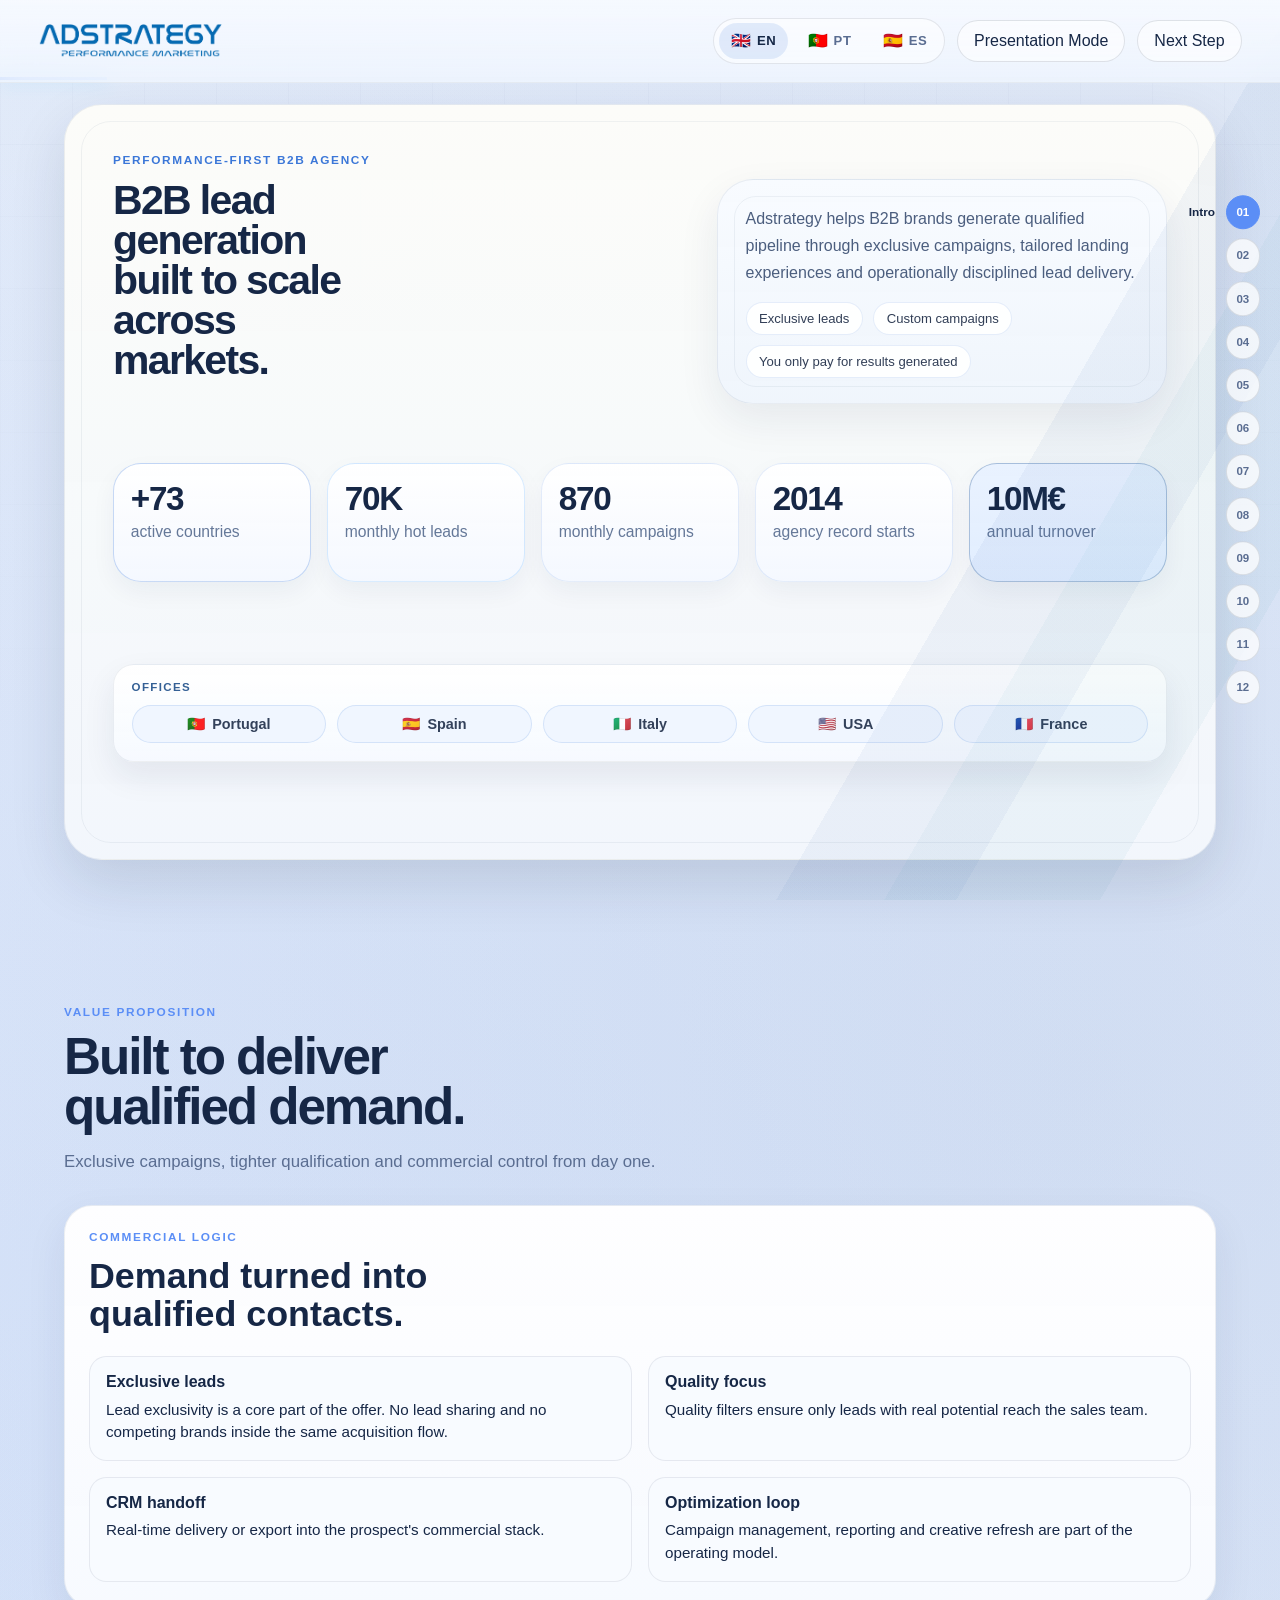
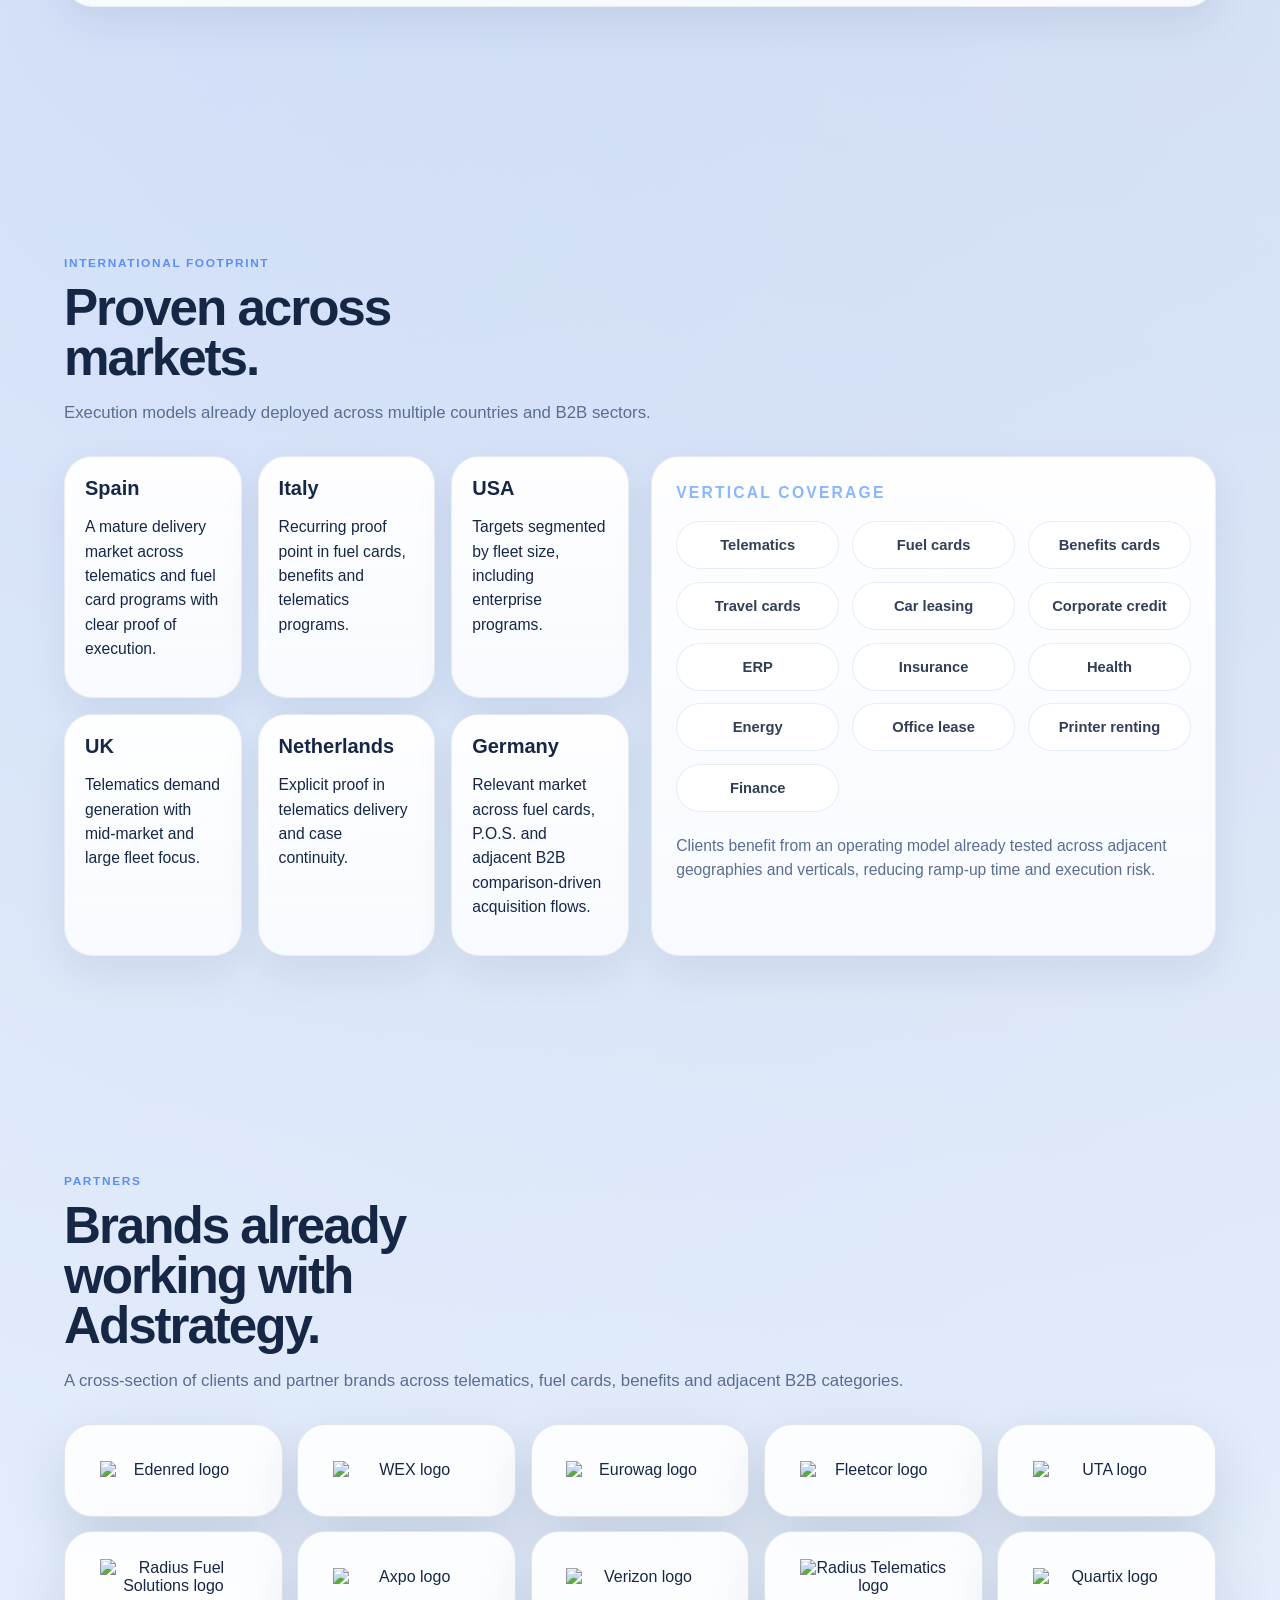
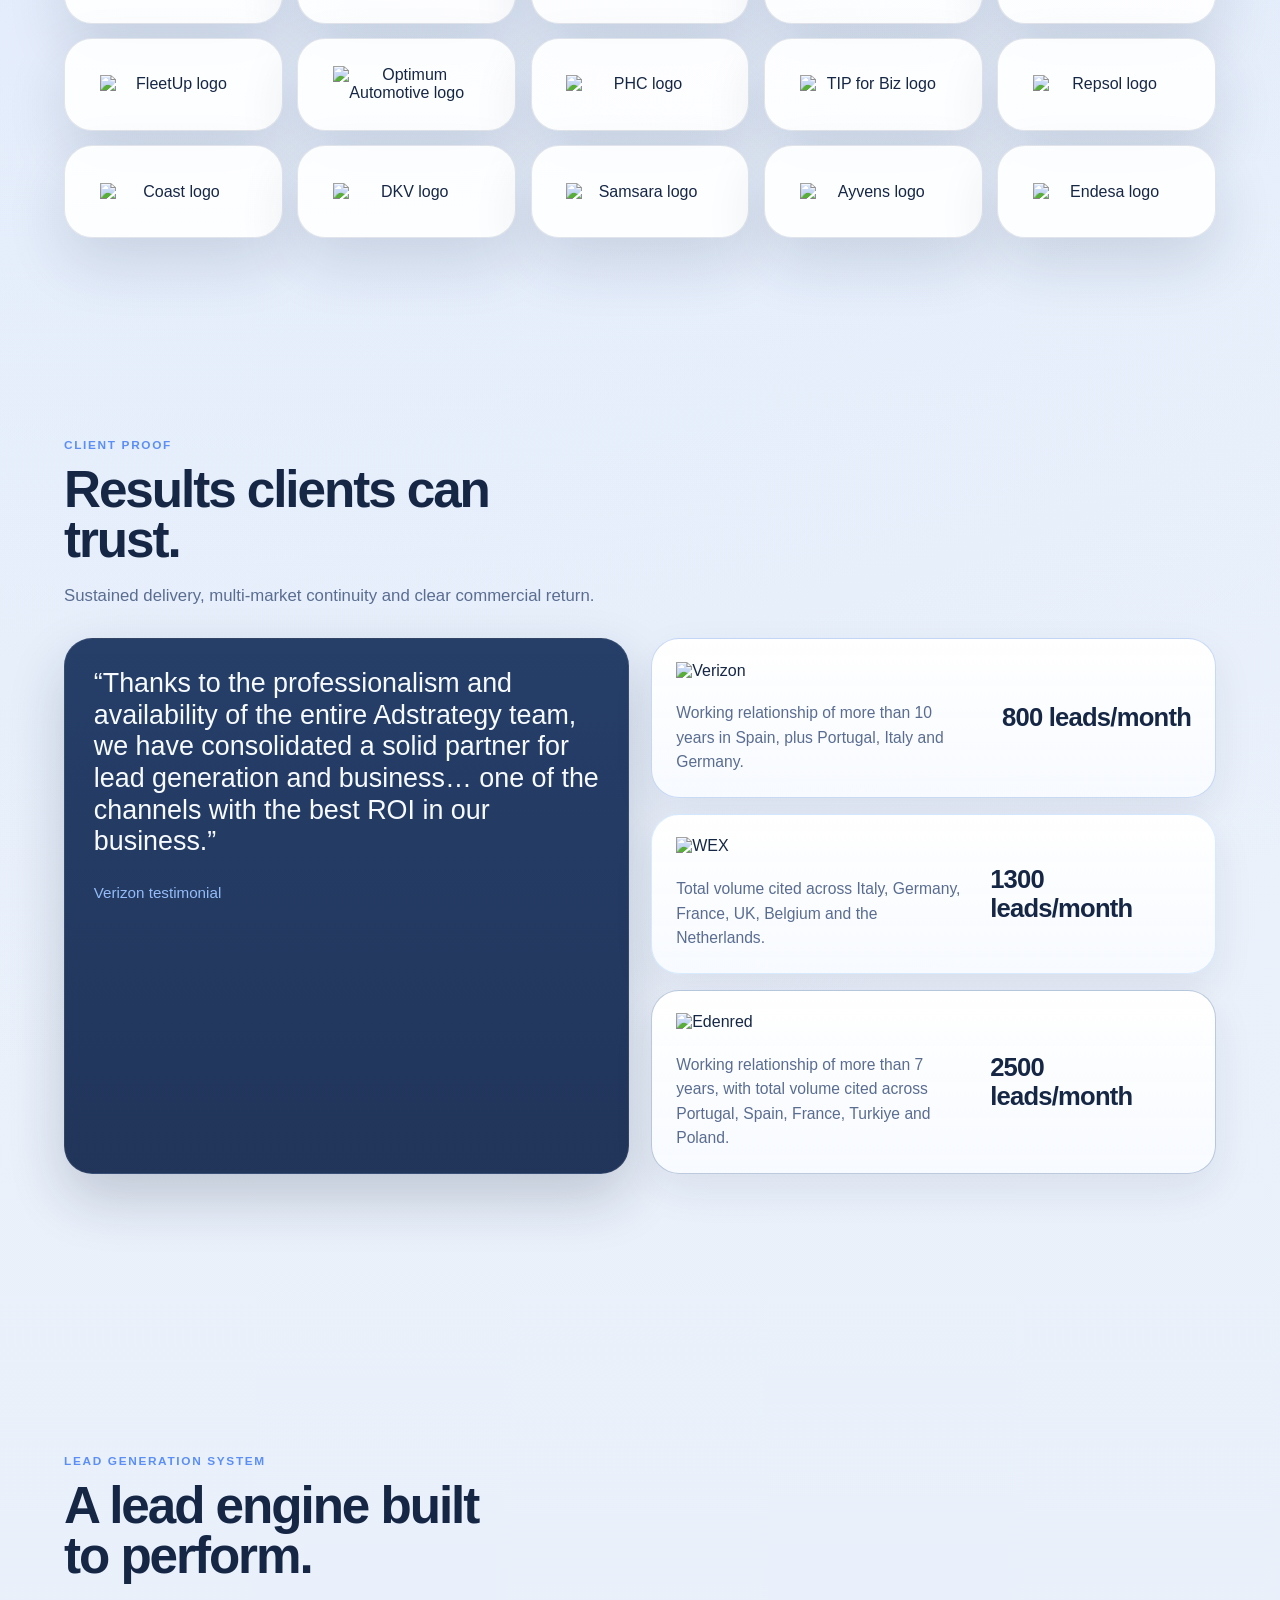
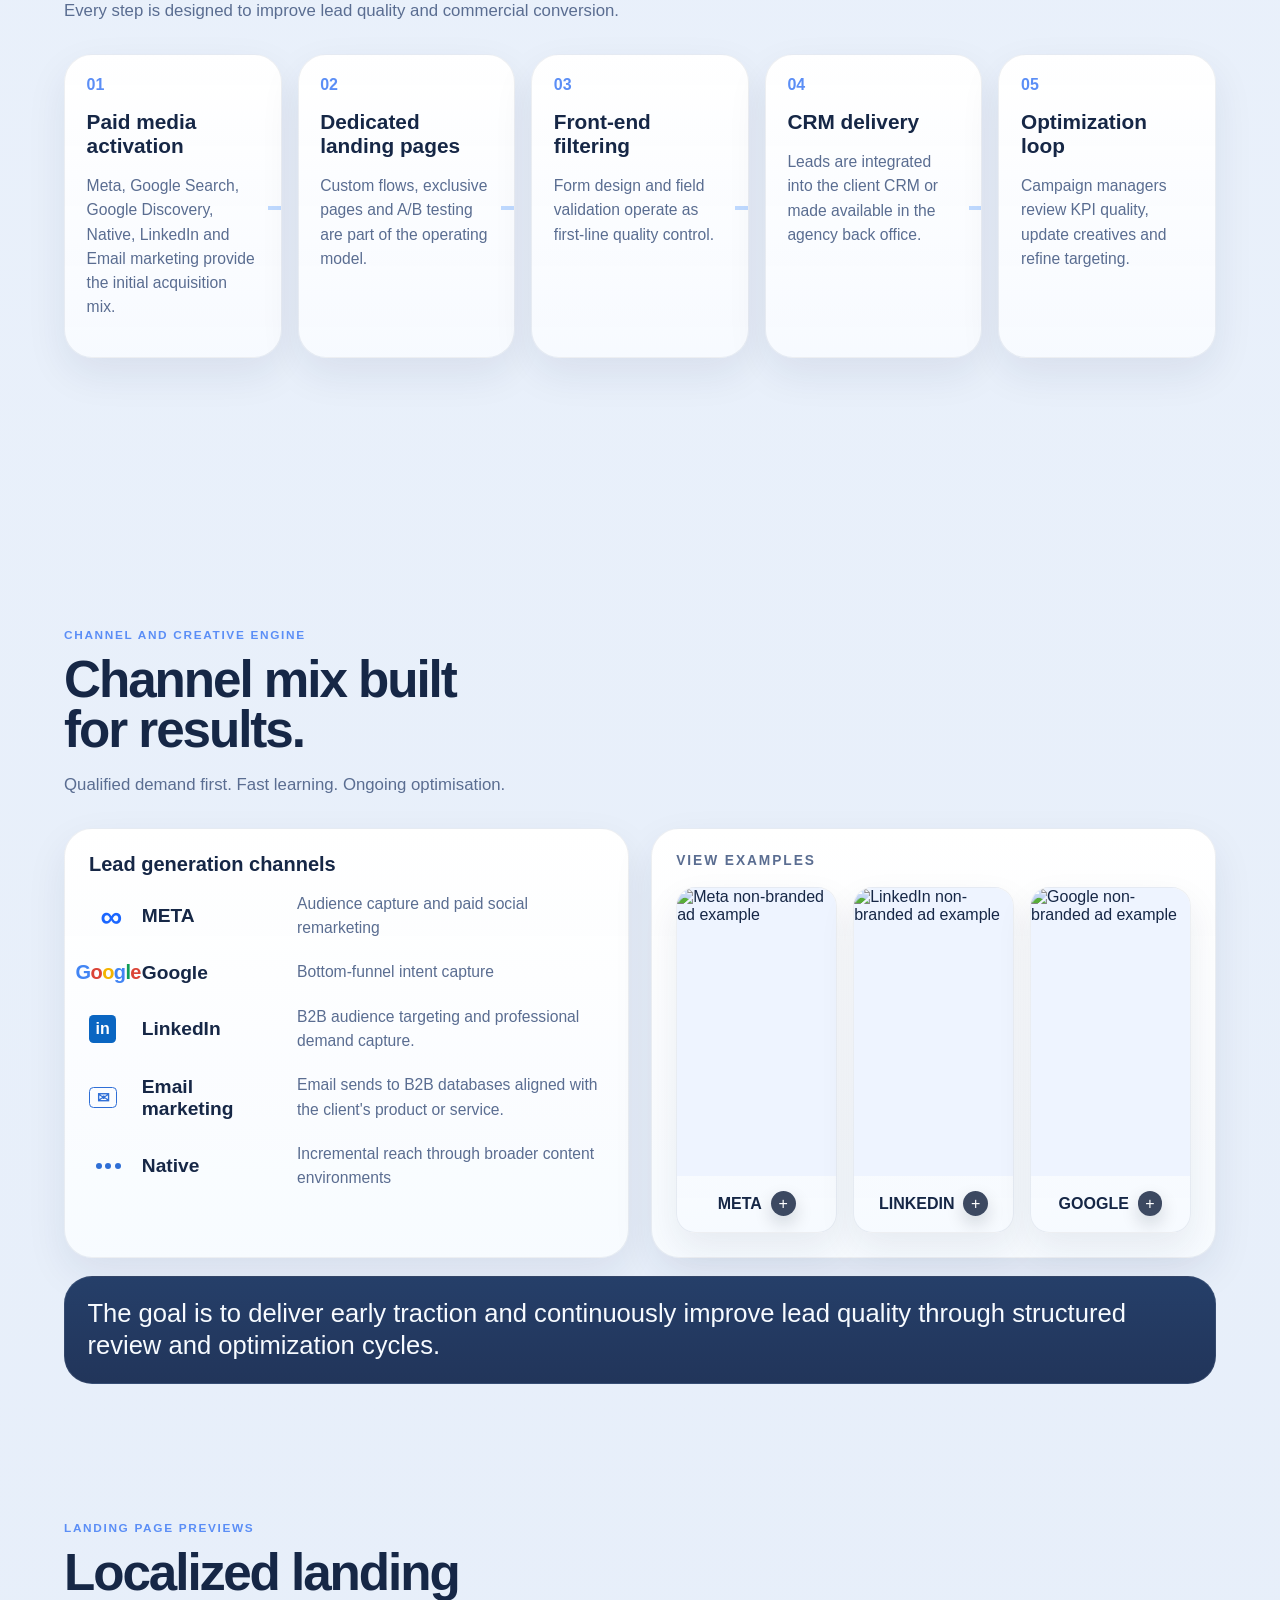
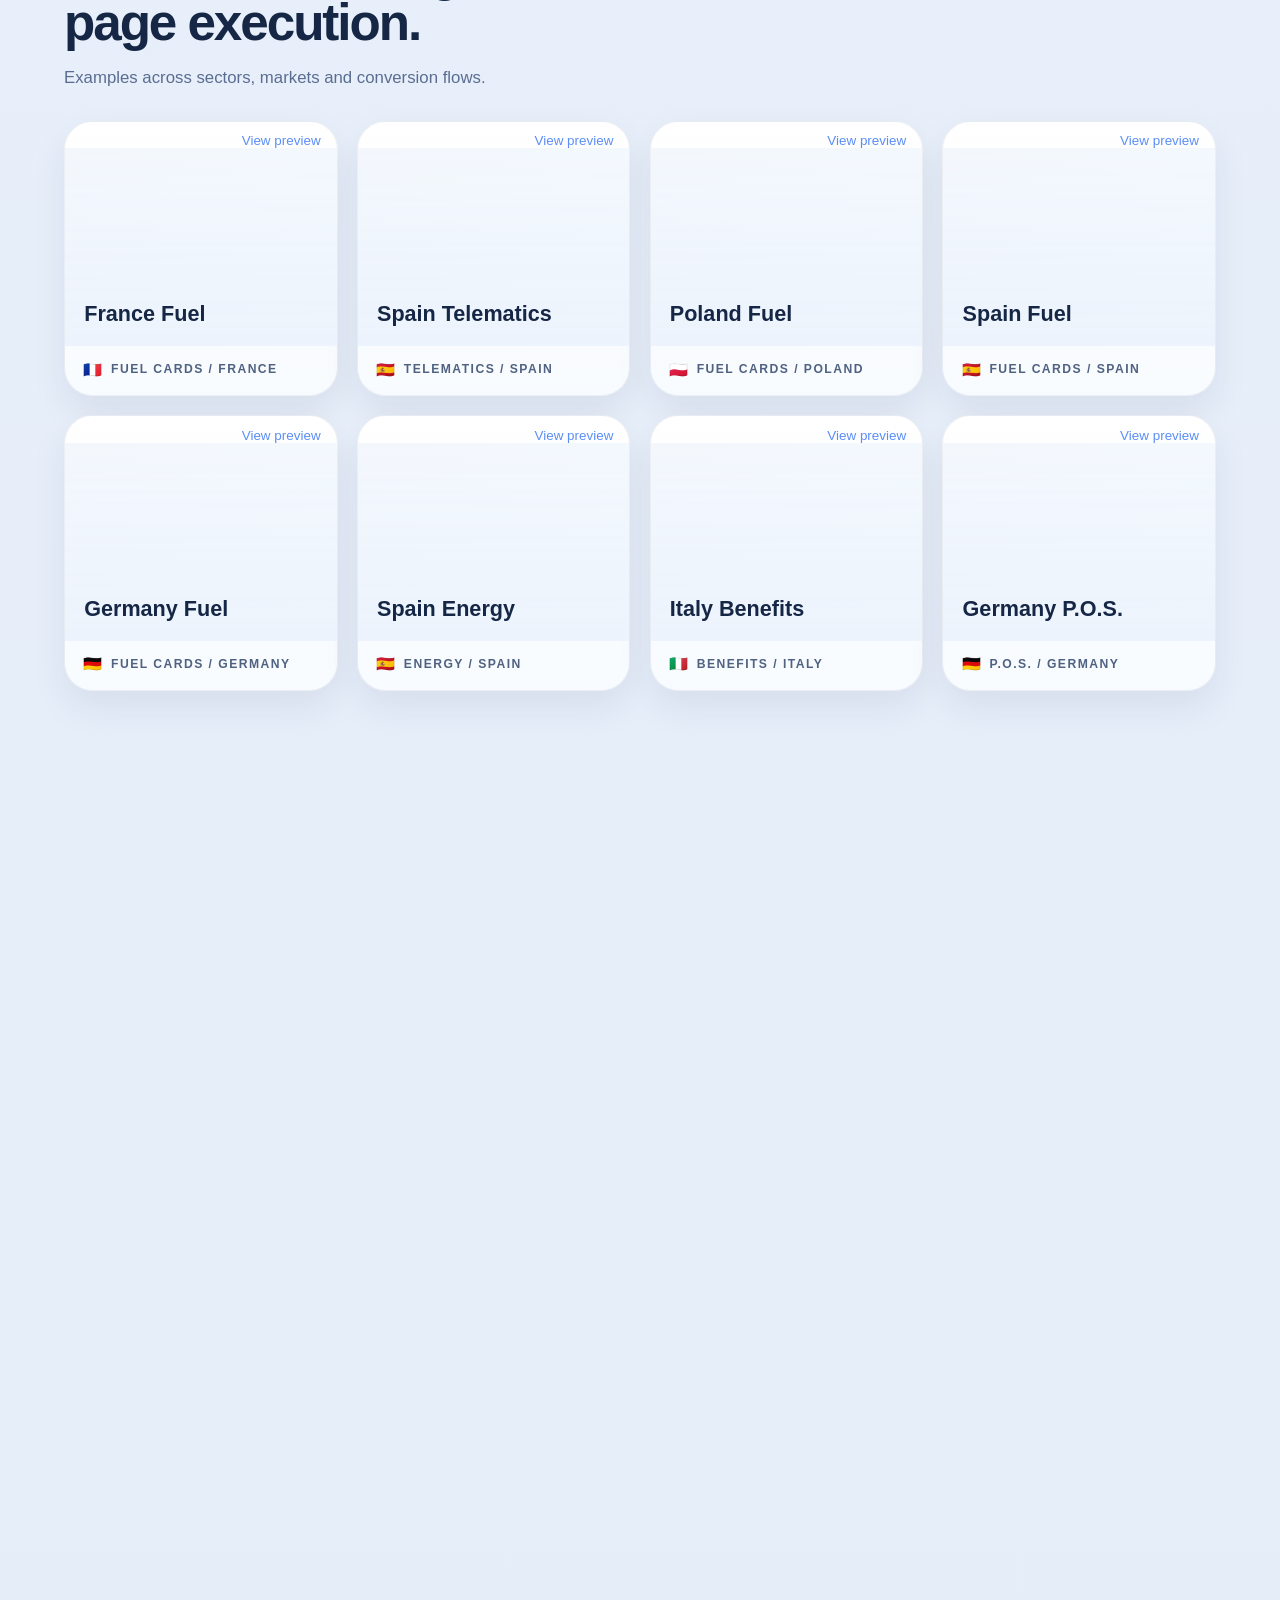
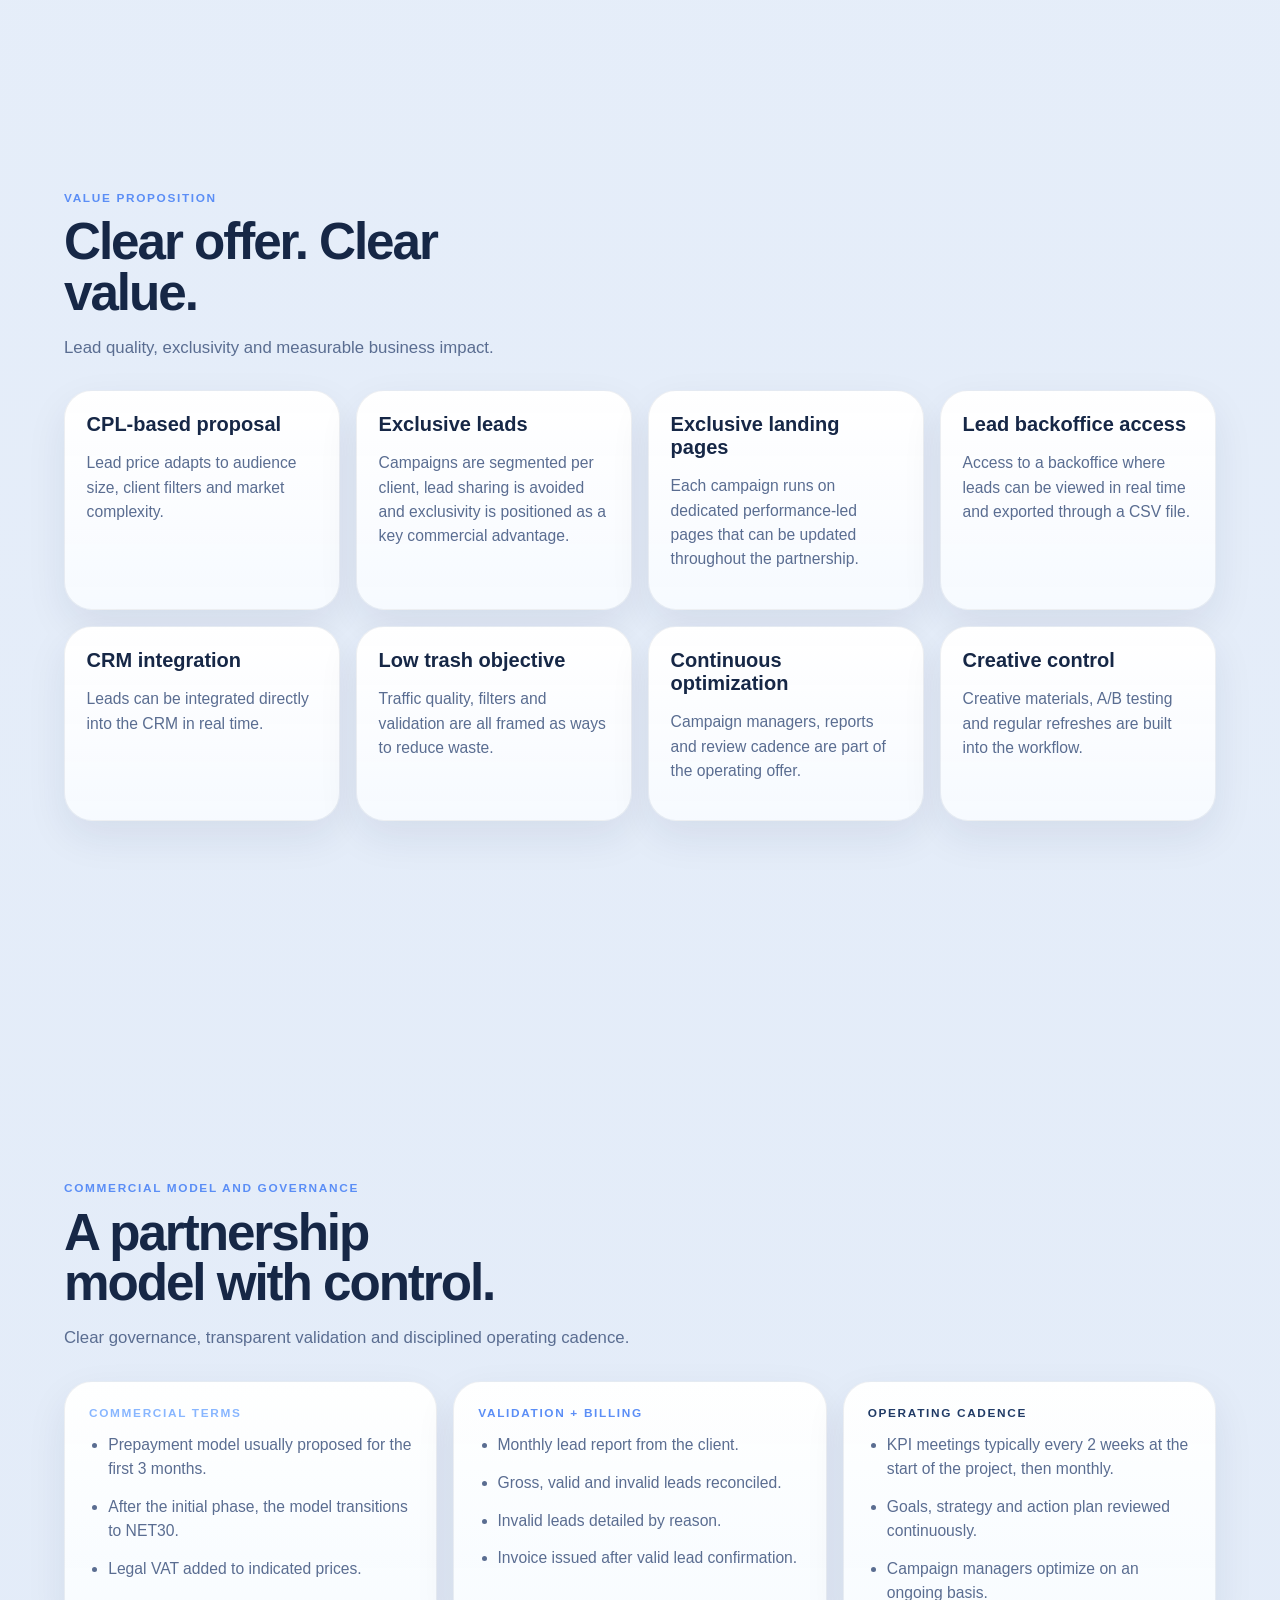
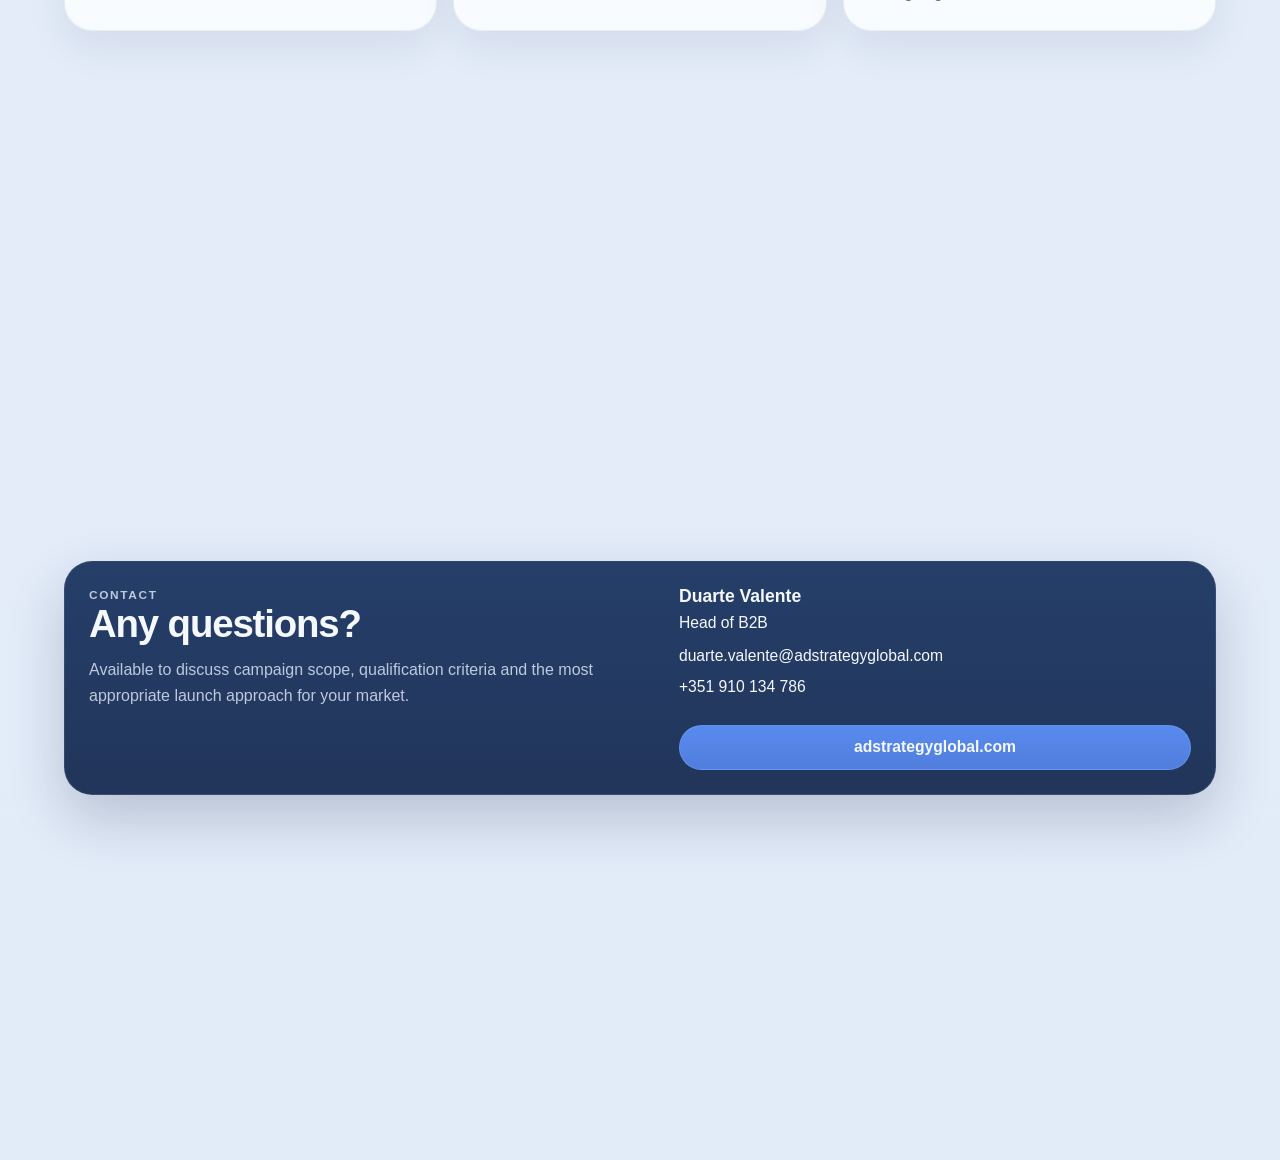
==== index.html @ 1d5d714c "Add files via upload" ====
<!doctype html>
<html lang="pt">
  <head>
    <meta charset="UTF-8" />
    <meta name="viewport" content="width=device-width, initial-scale=1.0" />
    <title>Adstrategy | B2B Performance Lead Generation</title>
    <meta
      name="description"
      content="Client-facing online presentation for Adstrategy's B2B performance lead generation offer."
    />
    <style>
:root {
  --bg: #edf3fc;
  --bg-deep: #dce7f6;
  --panel: rgba(255, 255, 255, 0.9);
  --panel-strong: rgba(250, 252, 255, 0.98);
  --line: rgba(28, 51, 88, 0.12);
  --text: #162746;
  --muted: #5a6d91;
  --lime: #5b8ef6;
  --cyan: #88b6ff;
  --blue: #213b66;
  --coral: #6fa4ff;
  --shadow: 0 24px 60px rgba(22, 40, 74, 0.14);
  --navy-900: #1d3157;
  --navy-800: #27406c;
  --navy-700: #36507f;
  --radius: 28px;
  --slide-padding: clamp(1.5rem, 3vw, 3.5rem);
  --content-width: min(1240px, calc(100vw - 8rem));
  --title-font: "Aptos Display", "Trebuchet MS", "Segoe UI", sans-serif;
  --body-font: "Aptos", "Avenir Next", "Segoe UI", sans-serif;
}

* { box-sizing: border-box; }
html { scroll-behavior: smooth; }

body {
  margin: 0;
  font-family: var(--body-font);
  color: var(--text);
  background:
    radial-gradient(circle at 16% 14%, rgba(110, 159, 255, 0.16), transparent 30%),
    radial-gradient(circle at 84% 10%, rgba(39, 79, 145, 0.1), transparent 24%),
    linear-gradient(180deg, #f3f7fd 0%, #eaf1fb 36%, #e2ebf8 100%);
  overflow-x: hidden;
}

body::before,
body::after {
  content: "";
  position: fixed;
  inset: 0;
  pointer-events: none;
}

body::before {
  background-image:
    linear-gradient(rgba(20, 35, 63, 0.035) 1px, transparent 1px),
    linear-gradient(90deg, rgba(20, 35, 63, 0.035) 1px, transparent 1px);
  background-size: 72px 72px;
  mask-image: linear-gradient(180deg, rgba(0, 0, 0, 0.48), transparent 88%);
}

body::after {
  background:
    linear-gradient(120deg, transparent 0 72%, rgba(47, 95, 170, 0.05) 72% 82%, transparent 82%),
    linear-gradient(120deg, transparent 0 78%, rgba(12, 126, 150, 0.04) 78% 90%, transparent 90%);
}

.app-shell { min-height: 100vh; }

.topbar {
  position: fixed;
  top: 0;
  left: 0;
  right: 0;
  z-index: 30;
  display: flex;
  align-items: center;
  justify-content: space-between;
  gap: 1rem;
  padding: 1.1rem clamp(1.25rem, 3vw, 2.5rem);
  backdrop-filter: blur(16px);
  background: linear-gradient(180deg, rgba(247, 250, 255, 0.94), rgba(240, 246, 255, 0.82));
  border-bottom: 1px solid rgba(28, 51, 88, 0.08);
}

.brand-lockup {
  display: flex;
  align-items: center;
  text-decoration: none;
}

.brand-logo {
  display: block;
  width: auto;
  height: clamp(1.85rem, 2.7vw, 2.5rem);
}

.brand-lockup:hover .brand-logo {
  opacity: 0.85;
}

.topbar-actions {
  display: flex;
  align-items: center;
  gap: 0.75rem;
}

.language-switcher {
  display: flex;
  align-items: center;
  gap: 0.45rem;
  padding: 0.3rem;
  border-radius: 999px;
  border: 1px solid rgba(20, 35, 63, 0.1);
  background: rgba(255, 255, 255, 0.52);
}

.lang-button {
  display: inline-flex;
  align-items: center;
  gap: 0.38rem;
  min-height: 2.2rem;
  padding: 0 0.75rem;
  border: 0;
  border-radius: 999px;
  background: transparent;
  color: var(--muted);
  font: inherit;
  cursor: pointer;
  transition: all 180ms ease;
}

.lang-button.is-active,
.lang-button:hover,
.lang-button:focus-visible {
  background: rgba(47, 111, 214, 0.12);
  color: var(--text);
}

.lang-flag {
  font-size: 1rem;
  line-height: 1;
}

.lang-label {
  font-size: 0.82rem;
  font-weight: 700;
  letter-spacing: 0.04em;
}

.ghost-button {
  display: inline-flex;
  align-items: center;
  justify-content: center;
  min-height: 2.65rem;
  padding: 0 1rem;
  border-radius: 999px;
  border: 1px solid rgba(20, 35, 63, 0.12);
  color: var(--text);
  background: rgba(255, 255, 255, 0.58);
  text-decoration: none;
  font: inherit;
  cursor: pointer;
  transition: transform 180ms ease, border-color 180ms ease, background 180ms ease;
}

.ghost-button:hover,
.ghost-button:focus-visible {
  transform: translateY(-1px);
  border-color: rgba(47, 111, 214, 0.32);
  background: rgba(47, 111, 214, 0.08);
}

.progress-rail {
  position: fixed;
  top: 4.8rem;
  left: 0;
  right: 0;
  z-index: 28;
  height: 3px;
  background: rgba(20, 35, 63, 0.08);
}

.progress-rail span {
  display: block;
  height: 100%;
  width: 0;
  background: linear-gradient(90deg, var(--lime), var(--cyan));
  box-shadow: 0 0 18px rgba(79, 215, 255, 0.4);
}

.side-nav {
  position: fixed;
  top: 50%;
  right: 1.25rem;
  transform: translateY(-50%);
  z-index: 25;
  display: grid;
  gap: 0.55rem;
}

.side-nav a {
  position: relative;
  display: grid;
  place-items: center;
  width: 2.15rem;
  height: 2.15rem;
  border-radius: 50%;
  color: var(--muted);
  text-decoration: none;
  font-size: 0.72rem;
  font-weight: 700;
  border: 1px solid rgba(20, 35, 63, 0.12);
  background: rgba(255, 255, 255, 0.74);
  transition: all 180ms ease;
}

.side-nav a::before {
  content: attr(data-label);
  position: absolute;
  right: 2.75rem;
  white-space: nowrap;
  opacity: 0;
  transform: translateX(8px);
  transition: all 180ms ease;
  color: var(--text);
  font-size: 0.74rem;
}

.side-nav a:hover::before,
.side-nav a.is-active::before {
  opacity: 1;
  transform: translateX(0);
}

.side-nav a.is-active,
.side-nav a:hover,
.side-nav a:focus-visible {
  color: #ffffff;
  background: var(--lime);
  border-color: var(--lime);
}

.deck { padding-top: 6.5rem; }

.slide {
  position: relative;
  min-height: 100vh;
  padding: clamp(2rem, 4vw, 3rem) var(--slide-padding) clamp(2rem, 5vw, 3.5rem);
  display: flex;
  flex-direction: column;
  justify-content: center;
  scroll-snap-align: start;
}

body.presentation-mode .deck {
  scroll-snap-type: y mandatory;
  height: 100vh;
  overflow-y: auto;
}

body.presentation-mode .slide {
  min-height: calc(100vh - 6.5rem);
}

.hero-slide {
  display: grid;
  width: var(--content-width);
  margin-inline: auto;
  grid-template-columns: minmax(0, 1fr) minmax(360px, 0.82fr);
  grid-template-areas:
    "copy evidence"
    "metrics metrics"
    "offices offices";
  align-items: start;
  gap: clamp(1.25rem, 3vw, 2.25rem) clamp(2rem, 4.5vw, 3.5rem);
  min-height: calc(100vh - 9rem);
  padding: clamp(2rem, 4vw, 3rem);
  border-radius: calc(var(--radius) + 10px);
  background:
    linear-gradient(180deg, rgba(252, 252, 249, 0.98), rgba(243, 247, 252, 0.96)),
    radial-gradient(circle at top right, rgba(91, 142, 246, 0.1), transparent 34%);
  border: 1px solid rgba(28, 51, 88, 0.08);
  box-shadow: 0 22px 56px rgba(17, 31, 58, 0.12);
  overflow: hidden;
}

.hero-slide::before {
  content: "";
  position: absolute;
  inset: 1rem;
  border: 1px solid rgba(28, 51, 88, 0.06);
  border-radius: calc(var(--radius) + 2px);
  pointer-events: none;
}

.hero-copy,
.hero-evidence,
.hero-metrics,
.hero-offices,
.section-heading,
.split-stage,
.stats-band,
.insight-grid,
.market-stage,
.proof-stage,
.partner-wall,
.system-rail,
.funnel-stage,
.value-grid,
.channel-stage,
.landing-showcase,
.insight-banner,
.model-grid,
.closing-stage {
  width: var(--content-width);
  margin-inline: auto;
}

.hero-copy,
.hero-evidence,
.hero-metrics,
.hero-offices {
  width: 100%;
  max-width: 100%;
}

.hero-copy { grid-area: copy; }
.hero-evidence { grid-area: evidence; }
.hero-metrics { grid-area: metrics; }
.hero-offices { grid-area: offices; }

.hero-copy {
  max-width: 42rem;
}

.hero-evidence {
  align-self: center;
  padding-top: 0.7rem;
}

.hero-slide .hero-copy .eyebrow,
.hero-slide .hero-copy h1,
.hero-slide .hero-copy .lead {
  position: relative;
  z-index: 1;
}

.hero-slide .hero-copy .eyebrow {
  color: rgba(47, 111, 214, 0.94);
}

.hero-slide .hero-copy h1 {
  color: var(--text);
  max-width: 10.5ch;
}

.hero-slide .hero-copy .lead,
.hero-slide .hero-evidence .lead {
  color: rgba(56, 77, 112, 0.9);
}

.eyebrow,
.proof-label {
  margin: 0 0 0.8rem;
  text-transform: uppercase;
  letter-spacing: 0.14em;
  font-size: 0.74rem;
  font-weight: 800;
  color: var(--lime);
}

.proof-label.cyan { color: var(--cyan); }
.proof-label.blue { color: var(--blue); }

h1, h2, h3, h4 {
  margin: 0;
  font-family: var(--title-font);
}

h1 {
  max-width: 13ch;
  font-size: clamp(1.9rem, 3.2vw, 3.8rem);
  line-height: 0.98;
  letter-spacing: -0.04em;
}

h2 {
  max-width: 16ch;
  font-size: clamp(2.1rem, 4vw, 3.9rem);
  line-height: 0.98;
  letter-spacing: -0.04em;
}

.lead,
.section-intro,
.hero-proof p,
.aside-copy,
.next-step-panel p,
.quote-block,
.signal-list,
.case-card p,
.insight-card p,
.system-rail p,
.filter-panel li,
.value-grid p,
.channel-list dd,
.loop-board p,
.model-grid li,
.promise-panel li {
  color: var(--muted);
}

.lead {
  max-width: 100%;
  margin: 0;
  font-size: clamp(1rem, 1.18vw, 1.18rem);
  line-height: 1.7;
}

.chip-row {
  display: flex;
  flex-wrap: wrap;
  gap: 0.65rem;
  margin-top: 1rem;
}

.office-strip {
  padding: 1rem 1.1rem 1.1rem;
  border-radius: 1.3rem;
  background: linear-gradient(180deg, rgba(255, 255, 255, 0.96), rgba(247, 250, 255, 0.94));
  border: 1px solid rgba(28, 51, 88, 0.08);
  box-shadow: 0 14px 32px rgba(22, 40, 74, 0.08);
}

.office-strip-label {
  margin: 0 0 0.75rem;
  color: rgba(30, 79, 138, 0.9);
  font-size: 0.72rem;
  font-weight: 800;
  letter-spacing: 0.12em;
  text-transform: uppercase;
}

.office-chip-grid {
  display: grid;
  grid-template-columns: repeat(5, minmax(0, 1fr));
  gap: 0.7rem;
}

.office-chip {
  display: inline-flex;
  align-items: center;
  justify-content: center;
  gap: 0.45rem;
  min-height: 2.4rem;
  padding: 0 0.8rem;
  border-radius: 999px;
  border: 1px solid rgba(47, 111, 214, 0.14);
  background: rgba(240, 246, 255, 0.96);
  color: rgba(20, 35, 63, 0.86);
  font-size: 0.9rem;
  font-weight: 700;
}

.office-chip .flag {
  font-size: 0.92rem;
  line-height: 1;
}

.chip-row span,
.mini-chip-grid span,
.next-step-panel .chip-row span {
  display: inline-flex;
  align-items: center;
  min-height: 2.05rem;
  padding: 0 0.78rem;
  border-radius: 999px;
  border: 1px solid rgba(47, 111, 214, 0.12);
  background: rgba(255, 255, 255, 0.52);
  color: rgba(20, 35, 63, 0.88);
  font-size: 0.82rem;
}

.hero-slide .chip-row span {
  border-color: rgba(47, 111, 214, 0.12);
  background: rgba(255, 255, 255, 0.92);
  color: rgba(20, 35, 63, 0.88);
}

.hero-evidence {
  position: relative;
  padding: 1.55rem 1.7rem;
  border-radius: calc(var(--radius) + 8px);
  background: linear-gradient(180deg, rgba(248, 251, 255, 0.98), rgba(239, 245, 252, 0.96));
  border: 1px solid rgba(28, 51, 88, 0.08);
  box-shadow: 0 16px 40px rgba(22, 40, 74, 0.08);
  overflow: hidden;
}

.hero-evidence .lead {
  font-size: clamp(1rem, 1.1vw, 1.14rem);
}

.hero-evidence::before {
  content: "";
  position: absolute;
  inset: 1rem;
  border: 1px solid rgba(28, 51, 88, 0.06);
  border-radius: calc(var(--radius) - 6px);
}

.hero-grid {
  display: grid;
  grid-template-columns: repeat(5, minmax(0, 1fr));
  gap: 1rem;
}

.hero-metrics {
  margin-top: -0.15rem;
}

.hero-offices {
  margin-top: -0.2rem;
}

.hero-offices .office-strip {
  margin-top: 0;
}

.metric-card,
.stat-box,
.insight-card,
.market-grid article,
.vertical-panel,
.quote-block,
.case-card,
.system-rail article,
.filter-panel,
.value-grid article,
.channel-list,
.loop-board,
.model-grid article,
.promise-panel,
.next-step-panel,
.bullet-panel,
.logic-panel {
  background: linear-gradient(180deg, rgba(255, 255, 255, 0.97), rgba(248, 251, 255, 0.96));
  border: 1px solid rgba(28, 51, 88, 0.08);
  border-radius: var(--radius);
  box-shadow: 0 16px 40px rgba(22, 40, 74, 0.08);
}

.metric-card {
  min-height: 7.4rem;
  padding: 1rem 1.05rem;
  background: linear-gradient(180deg, rgba(255, 255, 255, 0.98), rgba(244, 248, 255, 0.96));
  border-color: rgba(47, 111, 214, 0.12);
  box-shadow: 0 10px 24px rgba(22, 40, 74, 0.05);
}

.metric-card strong,
.stat-box strong {
  display: block;
  font-size: clamp(1.9rem, 2.6vw, 2.9rem);
  letter-spacing: -0.04em;
}

.metric-card span,
.stat-box span {
  margin-top: 0.28rem;
  display: block;
  color: var(--muted);
  font-size: 0.98rem;
}

.metric-card strong {
  color: var(--text);
}

.metric-card span {
  color: rgba(72, 94, 132, 0.84);
}

.accent-lime { border-color: rgba(47, 111, 214, 0.26); }
.accent-cyan { border-color: rgba(99, 177, 255, 0.24); }
.accent-blue {
  border-color: rgba(30, 79, 138, 0.3);
  background: linear-gradient(180deg, rgba(233, 242, 255, 0.98), rgba(224, 237, 255, 0.96));
}

.hero-proof {
  margin-top: 1rem;
  padding: 1.35rem 1.4rem;
  border-radius: 1.4rem;
  background: linear-gradient(180deg, rgba(91, 142, 246, 0.96), rgba(83, 129, 226, 0.96));
  border: 1px solid rgba(131, 175, 255, 0.32);
}

.hero-evidence .proof-label {
  color: rgba(219, 231, 255, 0.88);
}

.hero-evidence .hero-proof p {
  color: rgba(255, 255, 255, 0.96);
}

.exclusive-badge {
  display: inline-flex;
  align-items: center;
  gap: 0.55rem;
  margin-top: 1.2rem;
  padding: 0.8rem 1rem;
  border-radius: 1rem;
  background: rgba(91, 142, 246, 0.12);
  border: 1px solid rgba(91, 142, 246, 0.28);
  color: var(--text);
  font-weight: 700;
}

.exclusive-badge strong {
  color: var(--lime);
  font-family: var(--title-font);
  letter-spacing: -0.02em;
}

.hero-proof p {
  margin: 0;
  font-size: 1rem;
  line-height: 1.55;
}

.section-heading { margin-bottom: 1.8rem; }
.section-heading.narrow h2 { max-width: 12ch; }

.section-intro {
  max-width: 58rem;
  margin: 1rem 0 0;
  font-size: 1.05rem;
  line-height: 1.65;
}

.split-stage,
.market-stage,
.proof-stage,
.funnel-stage,
.channel-stage,
.closing-stage {
  display: grid;
  grid-template-columns: repeat(2, minmax(0, 1fr));
  gap: 1.4rem;
}

.split-stage.logic-only {
  grid-template-columns: minmax(0, 1fr);
}

.bullet-panel,
.logic-panel,
.quote-block,
.vertical-panel,
.filter-panel,
.promise-panel,
.next-step-panel,
.channel-list,
.loop-board {
  padding: 1.5rem;
}

.signal-list,
.model-grid ul,
.filter-panel ul {
  margin: 0;
  padding-left: 1.2rem;
  display: grid;
  gap: 0.85rem;
  line-height: 1.55;
}

.logic-panel h3 {
  margin-top: 0.6rem;
  max-width: 24ch;
  font-size: clamp(1.9rem, 2.8vw, 3rem);
  line-height: 1.08;
}

.logic-grid {
  display: grid;
  grid-template-columns: repeat(2, minmax(0, 1fr));
  gap: 1rem;
  margin-top: 1.4rem;
}

.logic-grid article {
  padding: 1rem;
  border-radius: 1.1rem;
  background: rgba(248, 251, 255, 0.9);
  border: 1px solid rgba(20, 35, 63, 0.08);
}

.logic-grid h4 {
  font-size: 1rem;
  margin-bottom: 0.45rem;
}

.logic-grid p {
  margin: 0;
  font-size: 0.95rem;
  line-height: 1.5;
}

.stats-band {
  display: grid;
  grid-template-columns: repeat(5, minmax(0, 1fr));
  gap: 1rem;
}

.stat-box { padding: 1.2rem 1.25rem; }

.insight-grid {
  display: grid;
  grid-template-columns: 1.1fr 0.9fr;
  gap: 1.2rem;
  margin-top: 1.3rem;
}

.insight-card { padding: 1.5rem; }

.insight-card p {
  margin: 0;
  line-height: 1.65;
  font-size: 1.04rem;
}

.compact-list ul {
  margin: 0;
  padding-left: 1.1rem;
  display: grid;
  gap: 0.7rem;
}

.market-grid {
  display: grid;
  grid-template-columns: repeat(3, minmax(0, 1fr));
  gap: 1rem;
}

.market-grid article {
  padding: 1.25rem;
  min-height: 9.3rem;
}

.market-grid h3 {
  margin-bottom: 0.7rem;
  color: var(--text);
  font-size: 1.25rem;
}

.market-grid p,
.vertical-panel p,
.case-card p,
.system-rail article p,
.value-grid article p,
.channel-list dd,
.loop-board article p,
.model-grid li,
.promise-panel li,
.next-step-panel p {
  font-size: 0.98rem;
  line-height: 1.55;
}

.mini-chip-grid {
  display: grid;
  grid-template-columns: repeat(3, minmax(0, 1fr));
  gap: 0.8rem;
  margin: 1rem 0 1.35rem;
}

.mini-chip-grid span {
  justify-content: center;
  min-height: 3rem;
  padding: 0 1rem;
  border-width: 1px;
  background: rgba(255, 255, 255, 0.88);
  font-size: 0.92rem;
  font-weight: 700;
}

.proof-stage { align-items: stretch; }

.partner-wall {
  display: grid;
  grid-template-columns: repeat(5, minmax(0, 1fr));
  gap: 0.9rem;
}

.partner-logo-card {
  min-height: 5.8rem;
  padding: 0.85rem 0.9rem;
  display: flex;
  align-items: center;
  justify-content: center;
  background: var(--panel);
  border: 1px solid var(--line);
  border-radius: var(--radius);
  box-shadow: var(--shadow);
  text-align: center;
}

.partner-logo-image {
  display: block;
  width: 100%;
  max-width: 9.2rem;
  max-height: 3.15rem;
  object-fit: contain;
  object-position: center;
}

.quote-block {
  margin: 0;
  padding: 1.8rem;
  font-family: var(--title-font);
  font-size: clamp(1.5rem, 2.1vw, 2.3rem);
  line-height: 1.18;
  background: linear-gradient(180deg, rgba(33, 59, 102, 0.98), rgba(29, 49, 87, 0.98));
  border-color: rgba(255, 255, 255, 0.08);
  color: #f7fbff;
  box-shadow: 0 24px 56px rgba(18, 32, 58, 0.2);
}

.quote-block footer {
  margin-top: 1.6rem;
  color: rgba(152, 194, 255, 0.96);
  font-size: 0.95rem;
  font-family: var(--body-font);
}

.case-stack {
  display: grid;
  gap: 1rem;
}

.case-card {
  display: flex;
  align-items: center;
  justify-content: space-between;
  gap: 1.25rem;
  padding: 1.4rem 1.5rem;
  background: linear-gradient(180deg, rgba(255, 255, 255, 0.98), rgba(247, 250, 255, 0.96));
}

.case-card h3 {
  margin-bottom: 0.4rem;
  font-size: 1.45rem;
}

.case-client-logo {
  display: block;
  height: 1.8rem;
  width: auto;
  max-width: 10.5rem;
  margin-bottom: 0.7rem;
  object-fit: contain;
  object-position: left center;
}

.case-card p {
  margin: 0;
  max-width: 34ch;
}

.case-card strong {
  font-size: clamp(1.45rem, 2vw, 2.2rem);
  letter-spacing: -0.03em;
}

.system-rail {
  display: grid;
  grid-template-columns: repeat(5, minmax(0, 1fr));
  gap: 1rem;
}

.system-rail article {
  position: relative;
  padding: 1.35rem;
  overflow: hidden;
  background: linear-gradient(180deg, rgba(255, 255, 255, 0.98), rgba(247, 250, 255, 0.96));
}

.system-rail article::after {
  content: "";
  position: absolute;
  top: 50%;
  right: -0.8rem;
  width: 1.6rem;
  height: 0.25rem;
  background: rgba(108, 167, 255, 0.42);
}

.system-rail article:last-child::after { display: none; }

.system-rail span {
  display: inline-flex;
  margin-bottom: 1rem;
  color: var(--lime);
  font-weight: 800;
}

.system-rail h3 {
  font-size: 1.3rem;
  margin-bottom: 0.8rem;
}

.funnel-graphic {
  display: grid;
  gap: 0.9rem;
  align-content: center;
}

.funnel-step {
  padding: 1rem 1.1rem;
  border-radius: 1.3rem;
  background: linear-gradient(90deg, rgba(226, 239, 247, 0.96), rgba(208, 231, 240, 0.88));
  border: 1px solid rgba(12, 126, 150, 0.16);
}

.funnel-step span {
  display: block;
  margin-bottom: 0.3rem;
  font-size: 0.72rem;
  text-transform: uppercase;
  letter-spacing: 0.12em;
  color: var(--lime);
  font-weight: 700;
}

.funnel-step strong { font-size: 1.25rem; }
.funnel-substep {
  display: block;
  margin-top: 0.3rem;
  color: rgba(20, 35, 63, 0.62);
  font-size: 0.92rem;
  font-weight: 600;
}
.width-100 { width: 100%; }
.width-82 { width: 82%; }
.width-64 { width: 64%; }
.width-55 { width: 55%; }
.width-46 { width: 46%; }

.validation-badge {
  margin-top: 1.2rem;
  padding: 1rem 1.15rem;
  border-radius: 1rem;
  border: 1px solid rgba(255, 255, 255, 0.08);
  color: #f5f9ff;
  background: linear-gradient(180deg, rgba(33, 59, 102, 0.98), rgba(29, 49, 87, 0.98));
  font-weight: 700;
}

.value-grid {
  display: grid;
  grid-template-columns: repeat(4, minmax(0, 1fr));
  gap: 1rem;
}

.value-grid article {
  padding: 1.35rem;
  min-height: 11rem;
  background: linear-gradient(180deg, rgba(255, 255, 255, 0.98), rgba(247, 250, 255, 0.96));
}

.value-grid article:nth-child(5),
.value-grid article:nth-child(6),
.value-grid article:nth-child(7),
.value-grid article:nth-child(8) {
  grid-column: span 1;
}

.value-grid h3,
.channel-list h3,
.next-step-panel h3 {
  margin-bottom: 0.75rem;
  font-size: 1.25rem;
}

.channel-list,
.loop-board {
  min-height: 24rem;
}

.landing-showcase {
  display: grid;
  grid-template-columns: repeat(4, minmax(0, 1fr));
  gap: 1.2rem;
}

.landing-card {
  display: flex;
  flex-direction: column;
  overflow: hidden;
  background: linear-gradient(180deg, rgba(255, 255, 255, 0.98), rgba(248, 251, 255, 0.96));
  border: 1px solid rgba(28, 51, 88, 0.08);
  border-radius: var(--radius);
  box-shadow: 0 16px 36px rgba(22, 40, 74, 0.08);
}

.landing-card-header {
  display: flex;
  align-items: center;
  justify-content: flex-end;
  gap: 1rem;
  padding: 0.7rem 1rem 0;
  background: transparent;
}

.landing-card-header a {
  color: var(--lime);
  text-decoration: none;
  font-size: 0.84rem;
  white-space: nowrap;
}

.landing-card-header button {
  padding: 0;
  border: 0;
  background: transparent;
  color: var(--lime);
  font: inherit;
  font-size: 0.84rem;
  white-space: nowrap;
  cursor: pointer;
}

.landing-frame-wrap {
  position: relative;
  height: 12.4rem;
  background:
    linear-gradient(180deg, rgba(247, 243, 235, 0.96), rgba(239, 247, 249, 0.96)),
    radial-gradient(circle at top right, rgba(12, 126, 150, 0.08), transparent 38%);
  overflow: hidden;
  pointer-events: none;
}

.landing-frame-wrap iframe {
  width: 100%;
  height: 100%;
  display: block;
  background: #ffffff;
  border: 0;
}

.landing-fallback {
  position: absolute;
  inset: 0;
  display: flex;
  flex-direction: column;
  justify-content: flex-end;
  padding: 1.2rem;
  background:
    linear-gradient(180deg, rgba(255, 255, 255, 0.08), rgba(236, 243, 252, 0.92)),
    linear-gradient(135deg, rgba(47, 111, 214, 0.06), rgba(99, 177, 255, 0.08));
  pointer-events: none;
}

.landing-fallback strong {
  font-family: var(--title-font);
  font-size: 1.35rem;
}

.landing-fallback p {
  margin: 0.45rem 0 0;
  color: rgba(20, 35, 63, 0.72);
  font-size: 0.95rem;
  max-width: 28rem;
}

.landing-card-footer {
  display: grid;
  gap: 0.35rem;
  padding: 0.95rem 1.15rem 1.15rem;
}

.landing-card-country {
  display: inline-flex;
  align-items: center;
  gap: 0.45rem;
  color: rgba(72, 92, 124, 0.96);
  font-size: 0.76rem;
  font-weight: 800;
  letter-spacing: 0.12em;
  text-transform: uppercase;
}

.landing-card-country .flag {
  font-size: 0.95rem;
  line-height: 1;
}

.landing-card-footer strong {
  font-family: var(--title-font);
  font-size: 1.02rem;
}

.landing-card-footer p {
  margin: 0;
  color: var(--muted);
  font-size: 0.9rem;
  line-height: 1.45;
}

.pdf-modal[hidden] {
  display: none;
}

.pdf-modal {
  position: fixed;
  inset: 0;
  z-index: 40;
}

.pdf-modal-backdrop {
  position: absolute;
  inset: 0;
  background: rgba(8, 18, 35, 0.58);
  backdrop-filter: blur(10px);
}

.pdf-modal-dialog {
  position: relative;
  z-index: 1;
  width: min(1280px, calc(100vw - 3rem));
  height: min(88vh, 920px);
  margin: min(7vh, 4rem) auto 0;
  display: grid;
  grid-template-rows: auto 1fr;
  border-radius: 1.35rem;
  overflow: hidden;
  border: 1px solid rgba(255, 255, 255, 0.18);
  background: rgba(250, 252, 255, 0.98);
  box-shadow: 0 28px 70px rgba(8, 20, 40, 0.34);
}

.pdf-modal-toolbar {
  display: flex;
  align-items: center;
  justify-content: space-between;
  gap: 1rem;
  padding: 1rem 1.2rem;
  border-bottom: 1px solid rgba(20, 35, 63, 0.08);
  background: rgba(246, 249, 255, 0.96);
}

.pdf-modal-toolbar strong {
  font-family: var(--title-font);
  font-size: 1rem;
}

.pdf-modal-actions {
  display: flex;
  align-items: center;
  gap: 0.75rem;
}

.pdf-modal-note {
  color: rgba(33, 59, 102, 0.76);
  font-size: 0.88rem;
  font-weight: 600;
}

.pdf-modal-close {
  width: 2.4rem;
  height: 2.4rem;
  border: 1px solid rgba(20, 35, 63, 0.1);
  border-radius: 999px;
  background: #fff;
  color: var(--text);
  font-size: 1.15rem;
  line-height: 1;
  cursor: pointer;
}

.pdf-modal-image {
  width: 100%;
  height: 100%;
  display: block;
  background: #fff;
  border: 0;
}

.pdf-modal-content {
  display: grid;
  grid-template-columns: minmax(0, 1.15fr) minmax(320px, 0.85fr);
  min-height: 0;
}

.pdf-modal-preview {
  min-height: 0;
  overflow: auto;
  background: #ffffff;
  border-right: 1px solid rgba(20, 35, 63, 0.08);
}

.pdf-modal-sidebar {
  display: flex;
  flex-direction: column;
  justify-content: center;
  gap: 1rem;
  padding: 2.4rem 2rem;
  background: linear-gradient(180deg, rgba(255, 255, 255, 0.98), rgba(247, 250, 255, 0.96));
}

.pdf-modal-kicker {
  margin: 0;
  color: var(--lime);
  font-size: 0.78rem;
  font-weight: 800;
  letter-spacing: 0.16em;
  text-transform: uppercase;
}

.pdf-modal-sidebar h3 {
  margin: 0;
  font-family: var(--title-font);
  font-size: clamp(2rem, 2.6vw, 3rem);
  line-height: 0.98;
  letter-spacing: -0.04em;
}

.pdf-modal-sidebar p {
  margin: 0;
  color: var(--muted);
  font-size: 1.08rem;
  line-height: 1.6;
}

.channel-list dl {
  margin: 1rem 0 0;
  display: grid;
  gap: 1.25rem;
}

.channel-list div {
  display: grid;
  grid-template-columns: 12rem 1fr;
  gap: 1rem;
}

.channel-list dt {
  display: grid;
  grid-template-columns: 2.4rem auto;
  align-items: center;
  gap: 0.9rem;
  font-family: var(--title-font);
  font-size: 1.2rem;
  font-weight: 700;
}

.channel-list dd { margin: 0; }

.channel-logo {
  display: flex;
  align-items: center;
  justify-content: center;
  flex: 0 0 auto;
  width: 2.4rem;
}

.channel-logo.meta {
  width: 2.8rem;
  height: 2rem;
  color: #1b66ff;
  font-size: 1.9rem;
  font-weight: 700;
}

.channel-logo.google {
  gap: 0;
  font-family: Arial, sans-serif;
  font-size: 1.25rem;
  font-weight: 700;
  letter-spacing: -0.03em;
}

.channel-logo.google .g-blue { color: #4285f4; }
.channel-logo.google .g-red { color: #db4437; }
.channel-logo.google .g-yellow { color: #f4b400; }
.channel-logo.google .g-green { color: #0f9d58; }

.channel-logo.linkedin {
  width: 1.7rem;
  height: 1.7rem;
  border-radius: 0.28rem;
  background: #0a66c2;
  color: #ffffff;
  font-size: 1rem;
  font-weight: 800;
  line-height: 1;
}

.channel-logo.email {
  width: 1.75rem;
  height: 1.3rem;
  border-radius: 0.28rem;
  border: 1.5px solid #2f6fd6;
  color: #2f6fd6;
  font-size: 0.95rem;
  line-height: 1;
}

.channel-logo.native {
  gap: 0.22rem;
}

.channel-logo.native span {
  width: 0.38rem;
  height: 0.38rem;
  border-radius: 999px;
  background: #2f6fd6;
  display: block;
}

.loop-board {
  display: grid;
  grid-template-columns: repeat(3, minmax(0, 1fr));
  gap: 1rem;
  align-content: start;
}

.loop-board-title {
  grid-column: 1 / -1;
  margin: 0 0 0.2rem;
  color: #2f6fd6;
  font-family: var(--title-font);
  font-size: 0.86rem;
  font-weight: 800;
  letter-spacing: 0.14em;
  text-transform: uppercase;
}

.creative-card {
  overflow: hidden;
  border-radius: 1.2rem;
  background: linear-gradient(180deg, rgba(255, 255, 255, 0.98), rgba(246, 250, 255, 0.96));
  border: 1px solid rgba(28, 51, 88, 0.08);
  box-shadow: 0 16px 36px rgba(22, 40, 74, 0.08);
  cursor: pointer;
}

.creative-card img {
  display: block;
  width: 100%;
  height: 18rem;
  object-fit: cover;
  object-position: center top;
  background: #eef4ff;
}

.image-modal[hidden] {
  display: none;
}

.image-modal {
  position: fixed;
  inset: 0;
  z-index: 42;
}

.image-modal-backdrop {
  position: absolute;
  inset: 0;
  background: rgba(8, 18, 35, 0.7);
  backdrop-filter: blur(10px);
}

.image-modal-dialog {
  position: relative;
  z-index: 1;
  width: min(1180px, calc(100vw - 3rem));
  height: min(88vh, 920px);
  margin: min(6vh, 3rem) auto 0;
  display: grid;
  grid-template-rows: auto 1fr;
  border-radius: 1.35rem;
  overflow: hidden;
  border: 1px solid rgba(255, 255, 255, 0.18);
  background: rgba(250, 252, 255, 0.98);
  box-shadow: 0 28px 70px rgba(8, 20, 40, 0.34);
}

.image-modal-toolbar {
  display: flex;
  align-items: center;
  justify-content: space-between;
  gap: 1rem;
  padding: 1rem 1.2rem;
  border-bottom: 1px solid rgba(20, 35, 63, 0.08);
  background: rgba(246, 249, 255, 0.96);
}

.image-modal-toolbar strong {
  font-family: var(--title-font);
  font-size: 1rem;
}

.image-modal-content {
  display: grid;
  place-items: center;
  min-height: 0;
  padding: 1rem;
  background: #ffffff;
}

.image-modal-content img {
  display: block;
  max-width: 100%;
  max-height: 100%;
  object-fit: contain;
  border-radius: 1rem;
  box-shadow: 0 18px 42px rgba(18, 32, 58, 0.16);
}

.creative-card footer {
  display: flex;
  align-items: center;
  justify-content: center;
  gap: 0.55rem;
  padding: 0.95rem 1rem 1rem;
}

.creative-card strong {
  font-family: var(--title-font);
  font-size: 1rem;
  text-transform: uppercase;
}

.creative-plus {
  display: inline-grid;
  place-items: center;
  width: 1.55rem;
  height: 1.55rem;
  border-radius: 999px;
  background: rgba(20, 35, 63, 0.82);
  color: #ffffff;
  font-family: var(--title-font);
  font-size: 1rem;
  line-height: 1;
  box-shadow: 0 8px 18px rgba(9, 18, 34, 0.16);
}

.insight-banner {
  margin-top: 1.15rem;
  padding: 1.3rem 1.4rem;
  border-radius: var(--radius);
  border: 1px solid rgba(255, 255, 255, 0.08);
  background: linear-gradient(180deg, rgba(33, 59, 102, 0.98), rgba(29, 49, 87, 0.98));
  color: #f7fbff;
  font-family: var(--title-font);
  font-size: clamp(1.2rem, 2vw, 2rem);
  line-height: 1.25;
}

.model-grid {
  display: grid;
  grid-template-columns: repeat(3, minmax(0, 1fr));
  gap: 1rem;
}

.model-grid article { padding: 1.5rem; }
.closing-slide { padding-bottom: 4rem; }

.contact-footer {
  width: var(--content-width);
  margin: 0 auto 3rem;
  padding: 1.5rem;
  border-radius: var(--radius);
  background: linear-gradient(180deg, rgba(33, 59, 102, 0.98), rgba(29, 49, 87, 0.98));
  border: 1px solid rgba(255, 255, 255, 0.08);
  box-shadow: 0 24px 56px rgba(18, 32, 58, 0.2);
}

.contact-footer-inner {
  display: grid;
  grid-template-columns: 1.05fr 0.95fr;
  gap: 1.5rem;
  align-items: start;
}

.contact-kicker {
  margin: 0 0 0.75rem;
  text-transform: uppercase;
  letter-spacing: 0.14em;
  font-size: 0.74rem;
  font-weight: 800;
  color: var(--lime);
}

.contact-footer h3 {
  margin: 0 0 0.9rem;
  font-size: clamp(1.8rem, 3vw, 2.8rem);
  line-height: 0.98;
  letter-spacing: -0.03em;
  color: #f5f9ff;
}

.contact-footer p {
  margin: 0;
  color: rgba(223, 233, 250, 0.82);
  line-height: 1.6;
}

.contact-grid {
  display: grid;
  gap: 0.8rem;
}

.contact-grid a,
.contact-grid p {
  color: #f5f9ff;
  text-decoration: none;
  font-size: 0.98rem;
}

.contact-grid strong {
  display: block;
  margin-bottom: 0.15rem;
  font-family: var(--title-font);
  font-size: 1.1rem;
  color: #f5f9ff;
}

.contact-site {
  display: inline-flex;
  align-items: center;
  justify-content: center;
  margin-top: 1rem;
  min-height: 2.8rem;
  padding: 0 1rem;
  border-radius: 999px;
  background: linear-gradient(180deg, rgba(91, 142, 246, 0.96), rgba(83, 129, 226, 0.96));
  border: 1px solid rgba(148, 188, 255, 0.26);
  color: #ffffff;
  text-decoration: none;
  font-weight: 700;
}

.promise-panel ol {
  margin: 0;
  padding-left: 1.3rem;
  display: grid;
  gap: 1rem;
}

.promise-panel li::marker {
  color: var(--cyan);
  font-family: var(--title-font);
  font-weight: 700;
}

.next-step-panel {
  border-color: rgba(255, 255, 255, 0.08);
  background: linear-gradient(180deg, rgba(33, 59, 102, 0.98), rgba(29, 49, 87, 0.98));
  color: #f5f9ff;
  box-shadow: 0 24px 56px rgba(18, 32, 58, 0.2);
}

.next-step-panel h3,
.next-step-panel p,
.next-step-panel li,
.next-step-panel .proof-label {
  color: #f5f9ff;
}
.next-step-panel .chip-row { margin-top: 1.5rem; }

.reveal {
  opacity: 0;
  transform: translateY(28px);
  transition: opacity 700ms ease, transform 700ms ease;
}

.reveal.is-visible {
  opacity: 1;
  transform: translateY(0);
}

@media (max-width: 1180px) {
  .hero-slide,
  .split-stage,
  .market-stage,
  .proof-stage,
  .funnel-stage,
  .channel-stage,
  .closing-stage,
  .insight-grid {
    grid-template-columns: 1fr;
  }

  .hero-slide {
    width: var(--content-width);
    grid-template-areas:
      "copy"
      "evidence"
      "metrics"
      "offices";
  }

  .stats-band,
  .system-rail,
  .model-grid {
    grid-template-columns: repeat(2, minmax(0, 1fr));
  }

  .landing-showcase { grid-template-columns: repeat(2, minmax(0, 1fr)); }
  .value-grid { grid-template-columns: repeat(2, minmax(0, 1fr)); }
  .loop-board { grid-template-columns: repeat(2, minmax(0, 1fr)); }
  .market-grid { grid-template-columns: repeat(2, minmax(0, 1fr)); }
  .partner-wall { grid-template-columns: repeat(4, minmax(0, 1fr)); }
  .mini-chip-grid { grid-template-columns: repeat(2, minmax(0, 1fr)); }
  .contact-footer-inner { grid-template-columns: 1fr; }
}

@media (max-width: 860px) {
  :root {
    --content-width: min(100%, calc(100vw - 2.4rem));
  }

  .topbar {
    align-items: flex-start;
    flex-direction: column;
  }

  .topbar-actions { width: 100%; }
  .ghost-button { flex: 1; }

  .side-nav {
    right: 0.75rem;
    gap: 0.45rem;
  }

  .slide { padding-inline: 1rem; }

  .stats-band,
  .system-rail,
  .model-grid,
  .value-grid,
  .market-grid,
  .hero-grid,
  .landing-showcase,
  .partner-wall {
    grid-template-columns: repeat(2, minmax(0, 1fr));
  }

  .mini-chip-grid { grid-template-columns: 1fr; }
  .office-chip-grid { grid-template-columns: repeat(5, minmax(0, 1fr)); }

  .channel-list div,
  .case-card,
  .loop-board {
    grid-template-columns: 1fr;
  }

  .case-card { align-items: flex-start; }

  .loop-board article::after,
  .system-rail article::after {
    display: none;
  }

  .channel-list dt { margin-bottom: 0.2rem; }
  h1 { max-width: 12ch; }
  h2 { max-width: 100%; }
}
    </style>
  </head>
  <body>
    <div class="app-shell">
      <header class="topbar">
        <a class="brand-lockup" href="https://adstrategyglobal.com" target="_blank" rel="noreferrer" aria-label="Adstrategy">
          <img
            class="brand-logo"
            src="[data-uri]"
            alt="Adstrategy Performance Marketing"
          />
        </a>
        <div class="topbar-actions">
          <div class="language-switcher" aria-label="Language switcher">
            <button class="lang-button is-active" data-lang="en" type="button">
              <span class="lang-flag">🇬🇧</span><span class="lang-label">EN</span>
            </button>
            <button class="lang-button" data-lang="pt" type="button">
              <span class="lang-flag">🇵🇹</span><span class="lang-label">PT</span>
            </button>
            <button class="lang-button" data-lang="es" type="button">
              <span class="lang-flag">🇪🇸</span><span class="lang-label">ES</span>
            </button>
          </div>
          <button class="ghost-button" id="mode-toggle" type="button" data-i18n="presentationMode">Presentation Mode</button>
          <button class="ghost-button" id="next-step" type="button" data-i18n="nextStep">Next Step</button>
        </div>
      </header>

      <div class="progress-rail">
        <span id="progress-bar"></span>
      </div>

      <nav class="side-nav" aria-label="Presentation sections">
        <a href="#slide-01" data-label="Intro" data-nav="navIntro">01</a>
        <a href="#slide-02" data-label="Trust" data-nav="navTrust">02</a>
        <a href="#slide-03" data-label="Markets" data-nav="navMarkets">03</a>
        <a href="#slide-04" data-label="Partners" data-nav="navPartners">04</a>
        <a href="#slide-05" data-label="Proof" data-nav="navProof">05</a>
        <a href="#slide-06" data-label="System" data-nav="navSystem">06</a>
        <a href="#slide-07" data-label="Channels" data-nav="navChannels">07</a>
        <a href="#slide-08" data-label="Pages" data-nav="navPages">08</a>
        <a href="#slide-09" data-label="Funnel" data-nav="navFunnel">09</a>
        <a href="#slide-10" data-label="Value" data-nav="navValue">10</a>
        <a href="#slide-11" data-label="Model" data-nav="navModel">11</a>
        <a href="#slide-12" data-label="Close" data-nav="navClose">12</a>
      </nav>

      <main class="deck" id="deck">
        <section class="slide hero-slide" id="slide-01" data-title="Intro">
          <div class="hero-copy reveal">
            <p class="eyebrow" data-i18n="heroEyebrow">Performance-first B2B agency</p>
            <h1 data-i18n="heroTitle">B2B lead generation built to scale across markets.</h1>
          </div>

          <div class="hero-evidence reveal">
            <p class="lead" data-i18n="heroLead">
              Adstrategy helps B2B brands generate qualified pipeline through exclusive campaigns,
              tailored landing experiences and operationally disciplined lead delivery.
            </p>
            <div class="chip-row">
              <span data-i18n="chipExclusive">Exclusive leads</span>
              <span data-i18n="chipCustom">Custom campaigns</span>
              <span data-i18n="chipCrm">CRM-ready delivery</span>
            </div>
          </div>

          <div class="hero-metrics reveal">
            <div class="hero-grid">
              <article class="metric-card accent-lime">
                <strong>+73</strong>
                <span data-i18n="metricCountries">active countries</span>
              </article>
              <article class="metric-card accent-cyan">
                <strong>70K</strong>
                <span data-i18n="metricHotLeads">monthly hot leads</span>
              </article>
              <article class="metric-card">
                <strong>870</strong>
                <span data-i18n="metricCampaigns">monthly campaigns</span>
              </article>
              <article class="metric-card">
                <strong>2014</strong>
                <span data-i18n="metricRecord">agency record begins</span>
              </article>
              <article class="metric-card accent-blue">
                <strong>10M€</strong>
                <span data-i18n="metricTurnover">annual turnover</span>
              </article>
            </div>
          </div>

          <div class="hero-offices reveal">
            <div class="office-strip">
              <p class="office-strip-label" data-i18n="officeStripLabel">Offices</p>
              <div class="office-chip-grid">
                <span class="office-chip"><span class="flag">🇵🇹</span><span data-i18n="officePortugal">Portugal</span></span>
                <span class="office-chip"><span class="flag">🇪🇸</span><span data-i18n="officeSpain">Spain</span></span>
                <span class="office-chip"><span class="flag">🇮🇹</span><span data-i18n="officeItaly">Italy</span></span>
                <span class="office-chip"><span class="flag">🇺🇸</span><span data-i18n="officeUsa">USA</span></span>
                <span class="office-chip"><span class="flag">🇫🇷</span><span data-i18n="officeFrance">France</span></span>
              </div>
            </div>
          </div>
        </section>

        <section class="slide" id="slide-02" data-title="Trust">
          <div class="section-heading reveal">
            <p class="eyebrow" data-i18n="valueProposition">Value proposition</p>
            <h2 data-i18n="trustTitle">Prospects need to trust the machine behind the leads.</h2>
            <p class="section-intro" data-i18n="trustIntro">
              The strength of the offer is not just traffic generation. It is the combination of
              commercial control, operational rigor and a B2B-first qualification model.
            </p>
          </div>

          <div class="split-stage logic-only reveal">
            <div class="logic-panel">
              <p class="proof-label" data-i18n="commercialLogic">Commercial logic</p>
              <h3 data-i18n="logicTitle">You are buying a validated route from click to qualified conversation.</h3>
              <div class="logic-grid">
                <article>
                  <h4 data-i18n="logicExclusiveTitle">Exclusive leads</h4>
                  <p data-i18n="logicExclusiveBody">Lead exclusivity is a core part of the offer. No lead sharing and no competing brands inside the same acquisition flow.</p>
                </article>
                <article>
                  <h4 data-i18n="logicQualityTitle">Quality protection</h4>
                  <p data-i18n="logicQualityBody">Quality filters sit between gross volume and what reaches the sales team.</p>
                </article>
                <article>
                  <h4 data-i18n="logicCrmTitle">CRM handoff</h4>
                  <p data-i18n="logicCrmBody">Real-time delivery or export into the prospect's commercial stack.</p>
                </article>
                <article>
                  <h4 data-i18n="logicOptTitle">Optimization loop</h4>
                  <p data-i18n="logicOptBody">Campaign management, reporting and creative refresh are part of the operating model.</p>
                </article>
              </div>
            </div>
          </div>
        </section>

        <section class="slide" id="slide-03" data-title="Markets">
          <div class="section-heading reveal">
            <p class="eyebrow" data-i18n="internationalFootprint">International footprint</p>
            <h2 data-i18n="marketsTitle">Cross-market execution is a major trust lever in B2B demand generation.</h2>
            <p class="section-intro" data-i18n="marketsIntro">
              Active campaigns across 30+ countries and more than 10,000 monthly leads for
              telematics clients signal operational maturity and the ability to scale beyond one market.
            </p>
          </div>

          <div class="market-stage reveal">
            <div class="market-grid">
              <article><h3>Spain</h3><p data-i18n="marketSpain">A mature delivery market across telematics and fuel card programs with clear proof of execution.</p></article>
              <article><h3>Italy</h3><p data-i18n="marketItaly">Recurring proof point in fuel cards, benefits and telematics programs.</p></article>
              <article><h3>USA</h3><p data-i18n="marketUsa">Targets segmented by fleet size, including enterprise programs.</p></article>
              <article><h3>UK</h3><p data-i18n="marketUk">Telematics demand generation with mid-market and large fleet focus.</p></article>
              <article><h3>Netherlands</h3><p data-i18n="marketNl">Explicit proof in telematics delivery and case continuity.</p></article>
              <article><h3>Germany</h3><p data-i18n="marketGermany">Relevant market across fuel cards, P.O.S. and adjacent B2B comparison-driven acquisition flows.</p></article>
            </div>

            <aside class="vertical-panel">
              <p class="proof-label cyan" data-i18n="verticalCoverage">Vertical coverage</p>
              <div class="mini-chip-grid">
                <span data-i18n="sectorTelematics">Telematics</span>
                <span data-i18n="sectorFuelCards">Fuel cards</span>
                <span data-i18n="sectorBenefitsCards">Benefits cards</span>
                <span data-i18n="sectorTravelCards">Travel cards</span>
                <span data-i18n="sectorCarLeasing">Car leasing</span>
                <span data-i18n="sectorCorporateCredit">Corporate credit</span>
                <span data-i18n="sectorErp">ERP</span>
                <span data-i18n="sectorInsurance">Insurance</span>
                <span data-i18n="sectorHealth">Health</span>
                <span data-i18n="sectorEnergy">Energy</span>
                <span data-i18n="sectorOfficeLease">Office lease</span>
                <span data-i18n="sectorPrinterRenting">Printer renting</span>
                <span data-i18n="sectorFinance">Finance</span>
              </div>
              <p class="aside-copy" data-i18n="verticalCoverageBody">
                The commercial implication is simple: clients are not buying a learning curve.
                They are buying an operating system already proven across adjacent geographies
                and verticals.
              </p>
            </aside>
          </div>
        </section>

        <section class="slide" id="slide-04" data-title="Partners">
          <div class="section-heading reveal">
            <p class="eyebrow" data-i18n="partnersEyebrow">Partners</p>
            <h2 data-i18n="partnersTitle">Brands already working with Adstrategy.</h2>
            <p class="section-intro" data-i18n="partnersIntro">
              A cross-section of clients and partner brands across telematics, fuel cards, benefits and adjacent B2B categories.
            </p>
          </div>

          <div class="partner-wall reveal">
            <article class="partner-logo-card"><img class="partner-logo-image" src="/private/tmp/adstrategy-partners/partner-edenred.png" alt="Edenred logo" /></article>
            <article class="partner-logo-card"><img class="partner-logo-image" src="/private/tmp/adstrategy-partners/partner-wex.png" alt="WEX logo" /></article>
            <article class="partner-logo-card"><img class="partner-logo-image" src="/private/tmp/adstrategy-partners/partner-eurowag.png" alt="Eurowag logo" /></article>
            <article class="partner-logo-card"><img class="partner-logo-image" src="/private/tmp/adstrategy-partners/partner-fleetcor.png" alt="Fleetcor logo" /></article>
            <article class="partner-logo-card"><img class="partner-logo-image" src="/private/tmp/adstrategy-partners/partner-uta.png" alt="UTA logo" /></article>
            <article class="partner-logo-card"><img class="partner-logo-image" src="/private/tmp/adstrategy-partners/partner-radius-fuel.png" alt="Radius Fuel Solutions logo" /></article>
            <article class="partner-logo-card"><img class="partner-logo-image" src="/private/tmp/adstrategy-partners/partner-axpo.png" alt="Axpo logo" /></article>
            <article class="partner-logo-card"><img class="partner-logo-image" src="/private/tmp/adstrategy-partners/partner-verizon.png" alt="Verizon logo" /></article>
            <article class="partner-logo-card"><img class="partner-logo-image" src="/private/tmp/adstrategy-partners/partner-radius-telematics.png" alt="Radius Telematics logo" /></article>
            <article class="partner-logo-card"><img class="partner-logo-image" src="/private/tmp/adstrategy-partners/partner-quartix.png" alt="Quartix logo" /></article>
            <article class="partner-logo-card"><img class="partner-logo-image" src="/private/tmp/adstrategy-partners/partner-fleetup.png" alt="FleetUp logo" /></article>
            <article class="partner-logo-card"><img class="partner-logo-image" src="/private/tmp/adstrategy-partners/partner-optimum-automotive.png" alt="Optimum Automotive logo" /></article>
            <article class="partner-logo-card"><img class="partner-logo-image" src="/private/tmp/adstrategy-partners/partner-phc.png" alt="PHC logo" /></article>
            <article class="partner-logo-card"><img class="partner-logo-image" src="/private/tmp/adstrategy-partners/partner-tip-for-biz.png" alt="TIP for Biz logo" /></article>
            <article class="partner-logo-card"><img class="partner-logo-image" src="/private/tmp/adstrategy-partners/partner-repsol.png" alt="Repsol logo" /></article>
            <article class="partner-logo-card"><img class="partner-logo-image" src="/private/tmp/adstrategy-partners/partner-coast.png" alt="Coast logo" /></article>
            <article class="partner-logo-card"><img class="partner-logo-image" src="/private/tmp/adstrategy-partners/partner-dkv.png" alt="DKV logo" /></article>
            <article class="partner-logo-card"><img class="partner-logo-image" src="/private/tmp/adstrategy-partners/partner-samsara.png" alt="Samsara logo" /></article>
            <article class="partner-logo-card"><img class="partner-logo-image" src="/private/tmp/adstrategy-partners/partner-ayvens.png" alt="Ayvens logo" /></article>
            <article class="partner-logo-card"><img class="partner-logo-image" src="/private/tmp/adstrategy-partners/partner-endesa.png" alt="Endesa logo" /></article>
          </div>
        </section>

        <section class="slide" id="slide-05" data-title="Proof">
          <div class="section-heading reveal">
            <p class="eyebrow" data-i18n="clientProof">Client proof</p>
            <h2 data-i18n="proofTitle">Attributed outcomes matter more than generic agency claims.</h2>
            <p class="section-intro" data-i18n="proofIntro">
              The strongest credibility assets are specific volumes, multi-market continuity and
              direct language around ROI and partnership quality.
            </p>
          </div>

          <div class="proof-stage reveal">
            <blockquote class="quote-block">
              “Thanks to the professionalism and availability of the entire Adstrategy team, we
              have consolidated a solid partner for lead generation and business… one of the
              channels with the best ROI in our business.”
              <footer data-i18n="verizonTestimonial">Verizon testimonial</footer>
            </blockquote>

            <div class="case-stack">
              <article class="case-card accent-lime">
                <div>
                  <img class="case-client-logo" src="/private/tmp/adstrategy-partners/partner-verizon.png" alt="Verizon" />
                  <p data-i18n="verizonBody">Working relationship of more than 10 years in Spain, plus Portugal, Italy and Germany.</p>
                </div>
                <strong data-i18n="verizonKpi">800 leads/month</strong>
              </article>
              <article class="case-card accent-cyan">
                <div>
                  <img class="case-client-logo" src="/private/tmp/adstrategy-partners/partner-wex.png" alt="WEX" />
                  <p data-i18n="wexBody">Total volume cited across Italy, Germany, France, UK, Belgium and the Netherlands.</p>
                </div>
                <strong data-i18n="wexKpi">1300 leads/month</strong>
              </article>
              <article class="case-card accent-blue">
                <div>
                  <img class="case-client-logo" src="/private/tmp/adstrategy-partners/partner-edenred.png" alt="Edenred" />
                  <p data-i18n="edenredBody">Working relationship of more than 7 years, with total volume cited across Portugal, Spain, France, Turkiye and Poland.</p>
                </div>
                <strong data-i18n="edenredKpi">2500 leads/month</strong>
              </article>
            </div>
          </div>
        </section>

        <section class="slide" id="slide-06" data-title="System">
          <div class="section-heading reveal">
            <p class="eyebrow" data-i18n="leadGenSystem">Lead generation system</p>
            <h2 data-i18n="systemTitle">The agency is most convincing when the process reads like an engineered funnel.</h2>
            <p class="section-intro" data-i18n="systemIntro">
              Paid media, landing pages, filtering, CRM handoff and optimization work best when
              presented as one connected operating system.
            </p>
          </div>

          <div class="system-rail reveal">
            <article>
              <span>01</span>
              <h3 data-i18n="system1Title">Paid media activation</h3>
              <p data-i18n="system1Body">Meta, Google Search, Google Discovery, Native, LinkedIn and Email marketing provide the initial acquisition mix.</p>
            </article>
            <article>
              <span>02</span>
              <h3 data-i18n="system2Title">Dedicated landing pages</h3>
              <p data-i18n="system2Body">Custom flows, exclusive pages and A/B testing are part of the operating model.</p>
            </article>
            <article>
              <span>03</span>
              <h3 data-i18n="system3Title">Front-end filtering</h3>
              <p data-i18n="system3Body">Form design and field validation operate as first-line quality control.</p>
            </article>
            <article>
              <span>04</span>
              <h3 data-i18n="system4Title">CRM delivery</h3>
              <p data-i18n="system4Body">Leads are integrated into the client CRM or made available in the agency back office.</p>
            </article>
            <article>
              <span>05</span>
              <h3 data-i18n="system5Title">Optimization loop</h3>
              <p data-i18n="system5Body">Campaign managers review KPI quality, update creatives and refine targeting.</p>
            </article>
          </div>
        </section>

        <section class="slide" id="slide-07" data-title="Channels">
          <div class="section-heading reveal">
            <p class="eyebrow" data-i18n="channelEngine">Channel and creative engine</p>
            <h2 data-i18n="channelTitle">The launch mix is practical, modern and built to improve as quality data accumulates.</h2>
            <p class="section-intro" data-i18n="channelIntro">
              Social, search, discovery, native and a continuous testing loop create a credible
              acquisition engine without over-claiming media complexity.
            </p>
          </div>

          <div class="channel-stage reveal">
            <div class="channel-list">
              <h3 data-i18n="launchChannels">Launch channels</h3>
              <dl>
                <div><dt><span class="channel-logo meta" aria-hidden="true">∞</span><span>META</span></dt><dd data-i18n="channelMeta">Audience capture and paid social testing</dd></div>
                <div><dt><span class="channel-logo google" aria-hidden="true"><span class="g-blue">G</span><span class="g-red">o</span><span class="g-yellow">o</span><span class="g-blue">g</span><span class="g-green">l</span><span class="g-red">e</span></span><span>Google</span></dt><dd data-i18n="channelSearch">Bottom-funnel intent capture</dd></div>
                <div><dt><span class="channel-logo linkedin" aria-hidden="true">in</span><span>LinkedIn</span></dt><dd data-i18n="channelLinkedin">B2B audience targeting and professional demand capture.</dd></div>
                <div><dt><span class="channel-logo email" aria-hidden="true">✉</span><span>Email marketing</span></dt><dd data-i18n="channelEmail">Nurturing, reactivation and commercial follow-up support.</dd></div>
                <div><dt><span class="channel-logo native" aria-hidden="true"><span></span><span></span><span></span></span><span>Native</span></dt><dd data-i18n="channelNative">Incremental reach through broader content environments</dd></div>
              </dl>
            </div>

            <div class="loop-board">
              <p class="loop-board-title" data-i18n="creativeExamplesTitle">View examples</p>
              <article class="creative-card">
                <img src="/Users/duartevalente/Downloads/meta_mockup_b2b_v2.png" alt="Meta non-branded ad example" />
                <footer>
                  <strong>META</strong>
                  <span class="creative-plus" aria-hidden="true">+</span>
                </footer>
              </article>
              <article class="creative-card">
                <img src="/Users/duartevalente/Downloads/linkedin_mockup_b2b.png" alt="LinkedIn non-branded ad example" />
                <footer>
                  <strong>LinkedIn</strong>
                  <span class="creative-plus" aria-hidden="true">+</span>
                </footer>
              </article>
              <article class="creative-card">
                <img src="/Users/duartevalente/Downloads/pmax_mockup_b2b.png" alt="Google non-branded ad example" />
                <footer>
                  <strong>Google</strong>
                  <span class="creative-plus" aria-hidden="true">+</span>
                </footer>
              </article>
            </div>
          </div>

          <div class="insight-banner reveal" data-i18n="channelBanner">
            The operating model is built to show early traction within the first three months,
            while improving performance through periodic KPI and contact-quality reviews.
          </div>
        </section>

        <section class="slide" id="slide-08" data-title="Pages">
          <div class="section-heading reveal">
            <p class="eyebrow" data-i18n="landingPreviews">Landing page previews</p>
            <h2 data-i18n="landingTitle">Examples of localized landing page execution across sectors and countries.</h2>
            <p class="section-intro" data-i18n="landingIntro">
              These previews make the offer more tangible by showing the kind of conversion
              environments that can support fuel, telematics, energy, benefits and adjacent B2B flows.
            </p>
          </div>

          <div class="landing-showcase reveal">
            <article class="landing-card">
              <div class="landing-card-header">
                <button
                  type="button"
                  class="landing-pdf-trigger"
                  data-preview="https://pro-fuel-cartes.com/"
                  data-title="France Fuel"
                  data-flag="🇫🇷"
                  data-i18n="openLive"
                >Open live</button>
              </div>
              <div class="landing-frame-wrap">
                <iframe src="https://pro-fuel-cartes.com/" title="France Fuel preview" loading="lazy"></iframe>
                <div class="landing-fallback"><strong data-i18n="landingFranceTitle">France Fuel</strong></div>
              </div>
              <div class="landing-card-footer">
                <span class="landing-card-country"><span class="flag">🇫🇷</span><span data-i18n="landingFranceMeta">Fuel cards / France</span></span>
              </div>
            </article>

            <article class="landing-card">
              <div class="landing-card-header">
                <button
                  type="button"
                  class="landing-pdf-trigger"
                  data-preview="https://smart-fleet-manager.com/es"
                  data-title="Spain Telematics"
                  data-flag="🇪🇸"
                  data-i18n="openLive"
                >Open live</button>
              </div>
              <div class="landing-frame-wrap">
                <iframe src="https://smart-fleet-manager.com/es" title="Spain Telematics preview" loading="lazy"></iframe>
                <div class="landing-fallback"><strong data-i18n="landingSpainTeleTitle">Spain Telematics</strong></div>
              </div>
              <div class="landing-card-footer">
                <span class="landing-card-country"><span class="flag">🇪🇸</span><span data-i18n="landingSpainTeleMeta">Telematics / Spain</span></span>
              </div>
            </article>

            <article class="landing-card">
              <div class="landing-card-header">
                <button
                  type="button"
                  class="landing-pdf-trigger"
                  data-preview="https://karta-flotowa-dla-firm.com/"
                  data-title="Poland Fuel"
                  data-flag="🇵🇱"
                  data-i18n="openLive"
                >Open live</button>
              </div>
              <div class="landing-frame-wrap">
                <iframe src="https://karta-flotowa-dla-firm.com/" title="Poland Fuel preview" loading="lazy"></iframe>
                <div class="landing-fallback"><strong data-i18n="landingPolandTitle">Poland Fuel</strong></div>
              </div>
              <div class="landing-card-footer">
                <span class="landing-card-country"><span class="flag">🇵🇱</span><span data-i18n="landingPolandMeta">Fuel cards / Poland</span></span>
              </div>
            </article>

            <article class="landing-card">
              <div class="landing-card-header">
                <button
                  type="button"
                  class="landing-pdf-trigger"
                  data-preview="https://smart-fuel-empresas.com"
                  data-title="Spain Fuel"
                  data-flag="🇪🇸"
                  data-i18n="openLive"
                >Open live</button>
              </div>
              <div class="landing-frame-wrap">
                <iframe src="https://smart-fuel-empresas.com" title="Spain Fuel preview" loading="lazy"></iframe>
                <div class="landing-fallback"><strong data-i18n="landingSpainFuelTitle">Spain Fuel</strong></div>
              </div>
              <div class="landing-card-footer">
                <span class="landing-card-country"><span class="flag">🇪🇸</span><span data-i18n="landingSpainFuelMeta">Fuel cards / Spain</span></span>
              </div>
            </article>

            <article class="landing-card">
              <div class="landing-card-header">
                <button
                  type="button"
                  class="landing-pdf-trigger"
                  data-preview="https://fuel-master-comparator.com/wexDE"
                  data-title="Germany Fuel"
                  data-flag="🇩🇪"
                  data-i18n="openLive"
                >Open live</button>
              </div>
              <div class="landing-frame-wrap">
                <iframe src="https://fuel-master-comparator.com/wexDE" title="Germany Fuel preview" loading="lazy"></iframe>
                <div class="landing-fallback"><strong data-i18n="landingGermanyTitle">Germany Fuel</strong></div>
              </div>
              <div class="landing-card-footer">
                <span class="landing-card-country"><span class="flag">🇩🇪</span><span data-i18n="landingGermanyMeta">Fuel cards / Germany</span></span>
              </div>
            </article>

            <article class="landing-card">
              <div class="landing-card-header">
                <button
                  type="button"
                  class="landing-pdf-trigger"
                  data-preview="https://energia-empresas.com"
                  data-title="Spain Energy"
                  data-flag="🇪🇸"
                  data-i18n="openLive"
                >Open live</button>
              </div>
              <div class="landing-frame-wrap">
                <iframe src="https://energia-empresas.com" title="Spain Energy preview" loading="lazy"></iframe>
                <div class="landing-fallback"><strong data-i18n="landingEnergyTitle">Spain Energy</strong></div>
              </div>
              <div class="landing-card-footer">
                <span class="landing-card-country"><span class="flag">🇪🇸</span><span data-i18n="landingEnergyMeta">Energy / Spain</span></span>
              </div>
            </article>

            <article class="landing-card">
              <div class="landing-card-header">
                <button
                  type="button"
                  class="landing-pdf-trigger"
                  data-preview="https://comparatore-buoni-pasto.com"
                  data-title="Italy Benefits"
                  data-flag="🇮🇹"
                  data-i18n="openLive"
                >Open live</button>
              </div>
              <div class="landing-frame-wrap">
                <iframe src="https://comparatore-buoni-pasto.com" title="Italy Benefits preview" loading="lazy"></iframe>
                <div class="landing-fallback"><strong data-i18n="landingItalyTitle">Italy Benefits</strong></div>
              </div>
              <div class="landing-card-footer">
                <span class="landing-card-country"><span class="flag">🇮🇹</span><span data-i18n="landingItalyMeta">Benefits / Italy</span></span>
              </div>
            </article>

            <article class="landing-card">
              <div class="landing-card-header">
                <button
                  type="button"
                  class="landing-pdf-trigger"
                  data-preview="https://caissecheck.com/"
                  data-title="Germany P.O.S."
                  data-flag="🇩🇪"
                  data-i18n="openLive"
                >Open live</button>
              </div>
              <div class="landing-frame-wrap">
                <iframe src="https://caissecheck.com/" title="Germany P.O.S. preview" loading="lazy"></iframe>
                <div class="landing-fallback"><strong data-i18n="landingPosTitle">Germany P.O.S.</strong></div>
              </div>
              <div class="landing-card-footer">
                <span class="landing-card-country"><span class="flag">🇩🇪</span><span data-i18n="landingPosMeta">P.O.S. / Germany</span></span>
              </div>
            </article>
          </div>
        </section>

        <section class="slide" id="slide-09" data-title="Funnel">
          <div class="section-heading reveal">
            <p class="eyebrow" data-i18n="qualificationFunnel">Qualification funnel</p>
            <h2 data-i18n="funnelTitle">Quality control is one of the clearest reasons a performance agency can justify trust early.</h2>
            <p class="section-intro" data-i18n="funnelIntro">
              The funnel matters because volume alone does not create pipeline. Qualification
              discipline is what turns campaign activity into commercial value.
            </p>
          </div>

          <div class="funnel-stage reveal">
            <div class="funnel-graphic">
              <div class="funnel-step width-100">
                <span data-i18n="funnelStage1">Lead capture</span>
                <strong data-i18n="funnelStage1Value">Gross leads</strong>
              </div>
              <div class="funnel-step width-82">
                <span data-i18n="funnelStage2">Engagement</span>
                <strong data-i18n="funnelStage2Value">Net leads</strong>
              </div>
              <div class="funnel-step width-64">
                <span data-i18n="funnelStage3">Opportunity</span>
                <strong data-i18n="funnelStage3Value">MQL</strong>
              </div>
              <div class="funnel-step width-55">
                <span data-i18n="funnelStageProposal">Proposal</span>
                <strong data-i18n="funnelStageProposalValue">SQL</strong>
              </div>
              <div class="funnel-step width-46">
                <span data-i18n="funnelStage4">Conversion</span>
                <strong data-i18n="funnelStage4Value">Closed deals</strong>
              </div>
            </div>

            <div class="filter-panel">
              <p class="proof-label cyan" data-i18n="qualificationFilters">Typical qualification filters</p>
              <ul>
                <li data-i18n="filter1">Test leads</li>
                <li data-i18n="filter2">Duplicated leads in the last 60 days</li>
                <li data-i18n="filter3">Private leads</li>
                <li data-i18n="filter4">Incorrect contact details</li>
                <li data-i18n="filter5">Outside target GEO</li>
              </ul>
              <div class="validation-badge" data-i18n="validationRate">~85% historical validation rate</div>
            </div>
          </div>
        </section>

        <section class="slide" id="slide-10" data-title="Value">
          <div class="section-heading reveal">
            <p class="eyebrow" data-i18n="valueProposition2">Value proposition</p>
            <h2 data-i18n="valueTitle">A strong performance offer is easier to buy when the commercial logic is explicit.</h2>
            <p class="section-intro" data-i18n="valueIntro">
              Each block below reinforces how Adstrategy structures its delivery model around
              quality, exclusivity and measurable commercial outcomes.
            </p>
          </div>

          <div class="value-grid reveal">
            <article><h3 data-i18n="valueCard1Title">CPL-based proposal</h3><p data-i18n="valueCard1Body">Lead price adapts to audience size, client filters and market complexity.</p></article>
            <article><h3 data-i18n="valueCard2Title">Exclusive leads</h3><p data-i18n="valueCard2Body">Campaigns are segmented per client, lead sharing is avoided and exclusivity is positioned as a key commercial advantage.</p></article>
            <article><h3 data-i18n="valueCard3Title">Exclusive landing pages</h3><p data-i18n="valueCard3Body">Each campaign can run on dedicated pages built around the specific conversion path.</p></article>
            <article><h3 data-i18n="valueCard4Title">Lead backoffice access</h3><p data-i18n="valueCard4Body">Access to a backoffice where leads can be viewed in real time and exported through a CSV file.</p></article>
            <article><h3 data-i18n="valueCard5Title">CRM integration</h3><p data-i18n="valueCard5Body">Leads can be exported or integrated directly into the customer CRM platform.</p></article>
            <article><h3 data-i18n="valueCard6Title">Low trash objective</h3><p data-i18n="valueCard6Body">Traffic quality, filters and validation are all framed as ways to reduce waste.</p></article>
            <article><h3 data-i18n="valueCard7Title">Continuous optimization</h3><p data-i18n="valueCard7Body">Campaign managers, reports and review cadence are part of the operating offer.</p></article>
            <article><h3 data-i18n="valueCard8Title">Creative control</h3><p data-i18n="valueCard8Body">Creative materials, A/B testing and regular refreshes are built into the workflow.</p></article>
          </div>
        </section>

        <section class="slide" id="slide-11" data-title="Model">
          <div class="section-heading reveal">
            <p class="eyebrow" data-i18n="commercialGovernance">Commercial model and governance</p>
            <h2 data-i18n="modelTitle">Trust also comes from how the engagement is run after leads start flowing.</h2>
            <p class="section-intro" data-i18n="modelIntro">
              Governance matters. Validation, billing clarity and operating cadence should feel
              like signals of discipline, not small print.
            </p>
          </div>

          <div class="model-grid reveal">
            <article>
              <p class="proof-label cyan" data-i18n="commercialTerms">Commercial terms</p>
              <ul>
                <li data-i18n="termsBullet1">Prepayment model usually proposed for the first 3 months.</li>
                <li data-i18n="termsBullet2">After the initial phase, the model transitions to NET30.</li>
                <li data-i18n="termsBullet4">Legal VAT added to indicated prices.</li>
              </ul>
            </article>
            <article>
              <p class="proof-label" data-i18n="validationBilling">Validation + billing</p>
              <ul>
                <li data-i18n="modelBullet1">Monthly lead report from the client.</li>
                <li data-i18n="modelBullet2">Gross, valid and invalid leads reconciled.</li>
                <li data-i18n="modelBullet3">Invalid leads detailed by reason.</li>
                <li data-i18n="modelBullet4">Invoice issued after valid lead confirmation.</li>
              </ul>
            </article>
            <article>
              <p class="proof-label blue" data-i18n="operatingCadence">Operating cadence</p>
              <ul>
                <li data-i18n="cadenceBullet1">KPI meetings typically every 2 weeks at the start of the project, then monthly.</li>
                <li data-i18n="cadenceBullet2">Goals, strategy and action plan reviewed continuously.</li>
                <li data-i18n="cadenceBullet3">Campaign managers optimize on an ongoing basis.</li>
              </ul>
            </article>
          </div>
        </section>

        <section class="slide closing-slide" id="slide-12" data-title="Close">
          <div class="contact-footer reveal">
            <div class="contact-footer-inner">
              <div>
                <p class="contact-kicker" data-i18n="contactKicker">Contact</p>
                <h3 data-i18n="contactTitle">Tem alguma dúvida?</h3>
                <p data-i18n="contactIntro">
                  Available to discuss market fit, launch scope, qualification logic and next-step planning.
                </p>
              </div>

              <div class="contact-grid">
                <div>
                  <strong>Duarte Valente</strong>
                  <p data-i18n="contactRole">Head of B2B</p>
                </div>
                <a href="mailto:duarte.valente@adstrategyglobal.com">duarte.valente@adstrategyglobal.com</a>
                <a href="tel:+351910134786">+351 910 134 786</a>
                <a class="contact-site" href="https://adstrategyglobal.com" target="_blank" rel="noreferrer">adstrategyglobal.com</a>
              </div>
            </div>
          </div>
        </section>
      </main>

      <div class="pdf-modal" id="landing-pdf-modal" hidden>
        <div class="pdf-modal-backdrop" data-close-pdf="true"></div>
        <div class="pdf-modal-dialog" role="dialog" aria-modal="true" aria-labelledby="landing-pdf-title">
          <div class="pdf-modal-toolbar">
            <strong id="landing-pdf-title">Landing Preview</strong>
            <div class="pdf-modal-actions">
              <span id="landing-pdf-note" class="pdf-modal-note">Static preview</span>
              <button class="pdf-modal-close" id="landing-pdf-close" type="button" aria-label="Close">×</button>
            </div>
          </div>
          <div class="pdf-modal-content">
            <div class="pdf-modal-preview">
              <iframe class="pdf-modal-image" id="landing-pdf-frame" title="Landing preview"></iframe>
            </div>
            <aside class="pdf-modal-sidebar">
              <p class="pdf-modal-kicker" id="landing-modal-kicker">Landing page example</p>
              <h3 id="landing-modal-heading">Landing title</h3>
              <p id="landing-modal-copy">Landing description</p>
            </aside>
          </div>
        </div>
      </div>

      <div class="image-modal" id="creative-image-modal" hidden>
        <div class="image-modal-backdrop" data-close-creative="true"></div>
        <div class="image-modal-dialog" role="dialog" aria-modal="true" aria-labelledby="creative-image-title">
          <div class="image-modal-toolbar">
            <strong id="creative-image-title">Creative preview</strong>
            <button class="pdf-modal-close" id="creative-image-close" type="button" aria-label="Close">×</button>
          </div>
          <div class="image-modal-content">
            <img id="creative-image-full" src="" alt="Creative preview" />
          </div>
        </div>
      </div>

    </div>

    <script>
const slides = [...document.querySelectorAll(".slide")];
const navLinks = [...document.querySelectorAll(".side-nav a")];
const revealItems = [...document.querySelectorAll(".reveal")];
const progressBar = document.getElementById("progress-bar");
const modeToggle = document.getElementById("mode-toggle");
const nextStepButton = document.getElementById("next-step");
const langButtons = [...document.querySelectorAll(".lang-button")];
const deck = document.getElementById("deck");
const i18nNodes = [...document.querySelectorAll("[data-i18n]")];
const pdfModal = document.getElementById("landing-pdf-modal");
const pdfFrame = document.getElementById("landing-pdf-frame");
const pdfTitle = document.getElementById("landing-pdf-title");
const pdfNote = document.getElementById("landing-pdf-note");
const pdfCloseButton = document.getElementById("landing-pdf-close");
const pdfTriggers = [...document.querySelectorAll(".landing-pdf-trigger")];
const pdfBackdrop = pdfModal?.querySelector("[data-close-pdf]");
const landingModalKicker = document.getElementById("landing-modal-kicker");
const landingModalHeading = document.getElementById("landing-modal-heading");
const landingModalCopy = document.getElementById("landing-modal-copy");
const creativeCards = [...document.querySelectorAll(".creative-card")];
const creativeImageModal = document.getElementById("creative-image-modal");
const creativeImageFull = document.getElementById("creative-image-full");
const creativeImageTitle = document.getElementById("creative-image-title");
const creativeImageClose = document.getElementById("creative-image-close");
const creativeImageBackdrop = creativeImageModal?.querySelector("[data-close-creative]");

function openPdfModal(src, title, kicker, copy) {
  if (!pdfModal || !pdfFrame || !pdfTitle) return;
  pdfTitle.textContent = title;
  pdfFrame.src = src;
  if (pdfNote) {
    const activeLanguage = localStorage.getItem("adstrategy-language") || "en";
    pdfNote.textContent =
      activeLanguage === "pt"
        ? "Preview online"
        : activeLanguage === "es"
          ? "Preview online"
          : "Online preview";
  }
  if (landingModalKicker) landingModalKicker.textContent = kicker;
  if (landingModalHeading) landingModalHeading.textContent = title;
  if (landingModalCopy) landingModalCopy.textContent = copy;
  pdfModal.hidden = false;
  document.body.style.overflow = "hidden";
}

function closePdfModal() {
  if (!pdfModal || !pdfFrame) return;
  pdfModal.hidden = true;
  pdfFrame.src = "about:blank";
  document.body.style.overflow = "";
}

function openCreativeImageModal(src, title, alt) {
  if (!creativeImageModal || !creativeImageFull || !creativeImageTitle) return;
  creativeImageTitle.textContent = title;
  creativeImageFull.src = src;
  creativeImageFull.alt = alt || title;
  creativeImageModal.hidden = false;
  document.body.style.overflow = "hidden";
}

function closeCreativeImageModal() {
  if (!creativeImageModal || !creativeImageFull) return;
  creativeImageModal.hidden = true;
  creativeImageFull.src = "";
  document.body.style.overflow = "";
}

const translations = {
  en: {
    brandTitle: "B2B Performance Lead Generation",
    presentationMode: "Presentation Mode",
    nextStep: "Next Step",
    navIntro: "Intro",
    navTrust: "Trust",
    navMarkets: "Markets",
    navPartners: "Partners",
    navProof: "Proof",
    navSystem: "System",
    navChannels: "Channels",
    navPages: "Pages",
    navFunnel: "Funnel",
    navValue: "Value",
    navModel: "Model",
    navClose: "Close",
    heroEyebrow: "Performance-first B2B agency",
    heroTitle: "B2B lead generation built to scale across markets.",
    heroLead: "Adstrategy helps B2B brands generate qualified pipeline through exclusive campaigns, tailored landing experiences and operationally disciplined lead delivery.",
    chipExclusive: "Exclusive leads",
    chipCustom: "Custom campaigns",
    chipCrm: "You only pay for results generated",
    officeStripLabel: "Offices",
    officePortugal: "Portugal",
    officeSpain: "Spain",
    officeItaly: "Italy",
    officeUsa: "USA",
    officeFrance: "France",
    commercialPositioning: "Commercial positioning",
    heroProof: "Clients buy validated outcomes, not setup noise. The model is designed to protect lead quality, commercial follow-up speed and campaign accountability.",
    exclusiveBadgeTitle: "Exclusive leads",
    exclusiveBadgeBody: "No sharing, no recycled volume, no dilution of demand across competing brands.",
    valueProposition: "Value proposition",
    trustTitle: "Built to deliver qualified demand.",
    trustIntro: "Exclusive campaigns, tighter qualification and commercial control from day one.",
    trustBullet1: "Digital campaigns designed to capture in-market demand.",
    trustBullet2: "Tailored campaigns and landing pages built around each client flow.",
    trustBullet3: "Commercial model aligned to generated results rather than setup-heavy retainers.",
    trustBullet4: "Duplicate and disqualified leads are filtered out of the paid volume.",
    commercialLogic: "Commercial logic",
    logicTitle: "Demand turned into qualified contacts.",
    logicExclusiveTitle: "Exclusive leads",
    logicExclusiveBody: "Lead exclusivity is a core part of the offer. No lead sharing and no competing brands inside the same acquisition flow.",
    logicQualityTitle: "Quality focus",
    logicQualityBody: "Quality filters ensure only leads with real potential reach the sales team.",
    logicCrmTitle: "CRM handoff",
    logicCrmBody: "Real-time delivery or export into the prospect's commercial stack.",
    logicOptTitle: "Optimization loop",
    logicOptBody: "Campaign management, reporting and creative refresh are part of the operating model.",
    operatingRecord: "Operating record",
    scaleTitle: "Scale builds confidence.",
    scaleIntro: "Operational reach, execution consistency and international delivery at scale.",
    metricCountries: "active countries",
    metricCampaigns: "monthly campaigns",
    metricHotLeads: "monthly hot leads",
    metricTurnover: "annual turnover",
    metricRecord: "agency record starts",
    numbersSignal: "What the numbers signal",
    numbersSignalBody: "These figures demonstrate the ability to launch, optimize and scale B2B campaigns with consistency across multiple markets.",
    sourceCondensed: "Source condensed",
    scaleBullet1: "Hundreds of multichannel campaigns activated since 2014.",
    scaleBullet2: "Client base spans multinationals and SMEs.",
    scaleBullet3: "Campaigns launched across sectors and geographies.",
    scaleBullet4: "Several million euros in managed investment across campaign operations.",
    internationalFootprint: "International footprint",
    marketsTitle: "Proven across markets.",
    marketsIntro: "Execution models already deployed across multiple countries and B2B sectors.",
    marketUsa: "Targets segmented by fleet size, including enterprise programs.",
    marketUk: "Telematics demand generation with mid-market and large fleet focus.",
    marketSpain: "A mature delivery market across telematics and fuel card programs with clear proof of execution.",
    marketItaly: "Recurring proof point in fuel cards, benefits and telematics programs.",
    marketNl: "Explicit proof in telematics delivery and case continuity.",
    marketGermany: "Relevant market across fuel cards, P.O.S. and adjacent B2B comparison-driven acquisition flows.",
    partnersEyebrow: "Partners",
    partnersTitle: "Brands already working with Adstrategy.",
    partnersIntro: "A cross-section of clients and partner brands across telematics, fuel cards, benefits and adjacent B2B categories.",
    verticalCoverage: "Vertical coverage",
    sectorTelematics: "Telematics",
    sectorFuelCards: "Fuel cards",
    sectorBenefitsCards: "Benefits cards",
    sectorTravelCards: "Travel cards",
    sectorCarLeasing: "Car leasing",
    sectorCorporateCredit: "Corporate credit",
    sectorErp: "ERP",
    sectorInsurance: "Insurance",
    sectorHealth: "Health",
    sectorEnergy: "Energy",
    sectorOfficeLease: "Office lease",
    sectorPrinterRenting: "Printer renting",
    sectorFinance: "Finance",
    verticalCoverageBody: "Clients benefit from an operating model already tested across adjacent geographies and verticals, reducing ramp-up time and execution risk.",
    clientProof: "Client proof",
    proofTitle: "Results clients can trust.",
    proofIntro: "Sustained delivery, multi-market continuity and clear commercial return.",
    verizonTestimonial: "Verizon testimonial",
    verizonBody: "Working relationship of more than 10 years in Spain, plus Portugal, Italy and Germany.",
    verizonKpi: "800 leads/month",
    wexBody: "Total volume cited across Italy, Germany, France, UK, Belgium and the Netherlands.",
    wexKpi: "1300 leads/month",
    edenredBody: "Working relationship of more than 7 years, with total volume cited across Portugal, Spain, France, Turkiye and Poland.",
    edenredKpi: "2500 leads/month",
    leadGenSystem: "Lead generation system",
    systemTitle: "A lead engine built to perform.",
    systemIntro: "Every step is designed to improve lead quality and commercial conversion.",
    system1Title: "Paid media activation",
    system1Body: "Meta, Google Search, Google Discovery, Native, LinkedIn and Email marketing provide the initial acquisition mix.",
    system2Title: "Dedicated landing pages",
    system2Body: "Custom flows, exclusive pages and A/B testing are part of the operating model.",
    system3Title: "Front-end filtering",
    system3Body: "Form design and field validation operate as first-line quality control.",
    system4Title: "CRM delivery",
    system4Body: "Leads are integrated into the client CRM or made available in the agency back office.",
    system5Title: "Optimization loop",
    system5Body: "Campaign managers review KPI quality, update creatives and refine targeting.",
    qualificationFunnel: "Qualification funnel",
    funnelTitle: "Quality before volume.",
    funnelIntro: "A qualification model focused on stronger commercial intent.",
    funnelStage1: "Lead capture",
    funnelStage1Value: "Gross leads",
    funnelStage2: "Engagement",
    funnelStage2Value: "Net leads",
    funnelStage3: "Opportunity",
    funnelStage3Value: "MQL",
    funnelStageProposal: "Proposal",
    funnelStageProposalValue: "SQL",
    funnelStage3SubValue: "Sales Qualified Leads (SQL)",
    funnelStage4: "Conversion",
    funnelStage4Value: "Closed deals",
    qualificationFilters: "Typical qualification filters",
    filter1: "Test leads",
    filter2: "Duplicated leads in the last 60 days",
    filter3: "Private leads",
    filter4: "Incorrect contact details",
    filter5: "Outside target GEO",
    validationRate: "~85% historical validation rate",
    valueProposition2: "Value proposition",
    valueTitle: "Clear offer. Clear value.",
    valueIntro: "Lead quality, exclusivity and measurable business impact.",
    valueCard1Title: "CPL-based proposal",
    valueCard1Body: "Lead price adapts to audience size, client filters and market complexity.",
    valueCard2Title: "Exclusive leads",
    valueCard2Body: "Campaigns are segmented per client, lead sharing is avoided and exclusivity is positioned as a key commercial advantage.",
    valueCard3Title: "Exclusive landing pages",
    valueCard3Body: "Each campaign runs on dedicated performance-led pages that can be updated throughout the partnership.",
    valueCard4Title: "Lead backoffice access",
    valueCard4Body: "Access to a backoffice where leads can be viewed in real time and exported through a CSV file.",
    valueCard5Title: "CRM integration",
    valueCard5Body: "Leads can be integrated directly into the CRM in real time.",
    valueCard6Title: "Low trash objective",
    valueCard6Body: "Traffic quality, filters and validation are all framed as ways to reduce waste.",
    valueCard7Title: "Continuous optimization",
    valueCard7Body: "Campaign managers, reports and review cadence are part of the operating offer.",
    valueCard8Title: "Creative control",
    valueCard8Body: "Creative materials, A/B testing and regular refreshes are built into the workflow.",
    channelEngine: "Channel and creative engine",
    creativeExamplesTitle: "View examples",
    channelTitle: "Channel mix built for results.",
    channelIntro: "Qualified demand first. Fast learning. Ongoing optimisation.",
    launchChannels: "Lead generation channels",
    channelMeta: "Audience capture and paid social remarketing",
    channelSearch: "Bottom-funnel intent capture",
    channelDiscovery: "Additional scale and demand shaping",
    channelNative: "Incremental reach through broader content environments",
    channelLinkedin: "B2B audience targeting and professional demand capture.",
    channelEmail: "Email sends to B2B databases aligned with the client's product or service.",
    loop1Title: "Creative",
    loop1Body: "Banners and social ads are refreshed regularly.",
    loop2Title: "Traffic",
    loop2Body: "Media mix is reviewed as performance data accumulates.",
    loop3Title: "LP testing",
    loop3Body: "Headers, flows and designs are A/B tested.",
    loop4Title: "Quality feedback",
    loop4Body: "Lead quality feedback reshapes targeting and message.",
    creativeMetaLabel: "Feed ad example",
    creativeLinkedinLabel: "Sponsored post example",
    creativeGoogleLabel: "Search and discovery example",
    channelBanner: "The goal is to deliver early traction and continuously improve lead quality through structured review and optimization cycles.",
    landingPreviews: "Landing page previews",
    landingTitle: "Localized landing page execution.",
    landingIntro: "Examples across sectors, markets and conversion flows.",
    openLive: "View preview",
    landingModalKicker: "Landing page example",
    landingFranceMeta: "Fuel cards / France",
    landingFranceTitle: "France Fuel",
    landingFranceBody: "Localized conversion flow for fleet and fuel card demand capture.",
    landingSpainTeleMeta: "Telematics / Spain",
    landingSpainTeleTitle: "Spain Telematics",
    landingSpainTeleBody: "Vehicle tracking comparator flow designed for in-market B2B demand.",
    landingPolandMeta: "Fuel cards / Poland",
    landingPolandTitle: "Poland Fuel",
    landingPolandBody: "Fleet-oriented fuel card page adapted for the Polish market.",
    landingSpainFuelMeta: "Fuel cards / Spain",
    landingSpainFuelTitle: "Spain Fuel",
    landingSpainFuelBody: "Spanish fuel mobility experience built for commercial lead generation.",
    landingGermanyMeta: "Fuel cards / Germany",
    landingGermanyTitle: "Germany Fuel",
    landingGermanyBody: "German comparator-style page focused on conversion and qualification.",
    landingEnergyMeta: "Energy / Spain",
    landingEnergyTitle: "Spain Energy",
    landingEnergyBody: "B2B energy landing environment tailored for business comparison and capture.",
    landingItalyMeta: "Benefits / Italy",
    landingItalyTitle: "Italy Benefits",
    landingItalyBody: "Meal voucher comparison page adapted for Italian benefits demand generation.",
    landingPosMeta: "P.O.S. / Germany",
    landingPosTitle: "Germany P.O.S.",
    landingPosBody: "Point-of-sale landing experience adapted for commercial acquisition in the German market.",
    commercialGovernance: "Commercial model and governance",
    modelTitle: "A partnership model with control.",
    modelIntro: "Clear governance, transparent validation and disciplined operating cadence.",
    validationBilling: "Validation + billing",
    modelBullet1: "Monthly lead report from the client.",
    modelBullet2: "Gross, valid and invalid leads reconciled.",
    modelBullet3: "Invalid leads detailed by reason.",
    modelBullet4: "Invoice issued after valid lead confirmation.",
    commercialTerms: "Commercial terms",
    termsBullet1: "Prepayment model usually proposed for the first 3 months.",
    termsBullet2: "After the initial phase, the model transitions to NET30.",
    termsBullet4: "Legal VAT added to indicated prices.",
    operatingCadence: "Operating cadence",
    cadenceBullet1: "KPI meetings typically every 2 weeks at the start of the project, then monthly.",
    cadenceBullet2: "Goals, strategy and action plan reviewed continuously.",
    cadenceBullet3: "Campaign managers optimize on an ongoing basis.",
    close: "Close",
    closeTitle: "Why Adstrategy is a strong fit.",
    closeIntro: "A clear proposition built on proof, process and commercial discipline.",
    partnerCan: "Adstrategy is positioned as the partner that can",
    closeBullet1: "Generate exclusive B2B demand with controlled qualification logic.",
    closeBullet2: "Launch and optimize campaigns across multiple countries and adjacent verticals.",
    closeBullet3: "Integrate with the prospect CRM and commercial workflow in real time.",
    closeBullet4: "Operate with billing clarity, reporting cadence and lead validation discipline.",
    suggestedNextStep: "Suggested next step",
    nextStepBody: "The next step is to align on target markets, ICP, qualification criteria and CRM requirements, then define a focused launch plan with clear channel priorities and reporting cadence.",
    closeChip1: "Performance-first",
    closeChip2: "B2B operators",
    closeChip3: "Cross-market know-how",
    contactKicker: "Contact",
    contactTitle: "Any questions?",
    contactIntro: "Available to discuss campaign scope, qualification criteria and the most appropriate launch approach for your market.",
    contactRole: "Head of B2B"
  },
  pt: {
    brandTitle: "Geração de Leads B2B Performance",
    presentationMode: "Modo Apresentação",
    nextStep: "Próximo Passo",
    navIntro: "Intro",
    navTrust: "Confiança",
    navMarkets: "Mercados",
    navPartners: "Partners",
    navProof: "Prova",
    navSystem: "Sistema",
    navChannels: "Canais",
    navPages: "Pages",
    navFunnel: "Funil",
    navValue: "Valor",
    navModel: "Modelo",
    navClose: "Fecho",
    heroEyebrow: "Agência B2B orientada para performance",
    heroTitle: "Geração de leads exclusivas B2B em vários mercados.",
    heroLead: "A Adstrategy ajuda marcas B2B a gerar pipeline qualificado através de campanhas exclusivas, landing pages adaptadas e uma entrega de leads operacionalmente disciplinada.",
    chipExclusive: "Leads exclusivas",
    chipCustom: "Campanhas personalizadas",
    chipCrm: "Só paga pelos resultados gerados",
    officeStripLabel: "Escritórios",
    officePortugal: "Portugal",
    officeSpain: "Espanha",
    officeItaly: "Itália",
    officeUsa: "Estados Unidos",
    officeFrance: "França",
    commercialPositioning: "Posicionamento comercial",
    heroProof: "Os clientes compram resultados validados, não ruído de implementação. O modelo foi desenhado para proteger a qualidade das leads, a velocidade do acompanhamento comercial e a responsabilização da campanha.",
    exclusiveBadgeTitle: "Leads exclusivas",
    exclusiveBadgeBody: "Sem partilha, sem volume reciclado, sem diluição da procura entre marcas concorrentes.",
    valueProposition: "Proposta de valor",
    trustTitle: "Feito para gerar procura qualificada.",
    trustIntro: "Campanhas exclusivas, qualificação mais rigorosa e controlo comercial desde o primeiro dia.",
    trustBullet1: "Campanhas digitais desenhadas para captar procura já em mercado.",
    trustBullet2: "Campanhas e landing pages adaptadas a cada fluxo e a cada cliente.",
    trustBullet3: "Modelo comercial alinhado com resultados gerados, em vez de avenças pesadas na fase de implementação.",
    trustBullet4: "Duplicados e leads desqualificados são filtrados fora do volume pago.",
    commercialLogic: "Lógica comercial",
    logicTitle: "Procura transformada em contactos qualificados.",
    logicExclusiveTitle: "Leads exclusivas",
    logicExclusiveBody: "A exclusividade das leads é uma parte central da oferta. Sem partilha de leads e sem marcas concorrentes dentro do mesmo fluxo de aquisição.",
    logicQualityTitle: "Foco na qualidade",
    logicQualityBody: "Existem filtros de qualidade para que só leads com potencial cheguem à equipa comercial.",
    logicCrmTitle: "Entrega para CRM",
    logicCrmBody: "Entrega em tempo real ou exportação para o ecossistema comercial do potencial cliente.",
    logicOptTitle: "Ciclo de otimização",
    logicOptBody: "Gestão de campanha, relatórios e renovação criativa fazem parte do modelo operativo.",
    operatingRecord: "Track record operacional",
    scaleTitle: "Escala gera confiança.",
    scaleIntro: "Alcance operacional, consistência de execução e entrega internacional em escala.",
    metricCountries: "países ativos",
    metricCampaigns: "campanhas mensais",
    metricHotLeads: "leads quentes mensais",
    metricTurnover: "volume anual",
    metricRecord: "início do histórico",
    numbersSignal: "O que estes números mostram",
    numbersSignalBody: "Estes números demonstram capacidade para lançar, otimizar e escalar campanhas B2B com consistência em vários mercados.",
    sourceCondensed: "Resumo da operação",
    scaleBullet1: "Centenas de campanhas multicanal ativadas desde 2014.",
    scaleBullet2: "Base de clientes entre multinacionais e PME.",
    scaleBullet3: "Campanhas lançadas em vários setores e geografias.",
    scaleBullet4: "Vários milhões de euros em investimento gerido nas operações de campanha.",
    internationalFootprint: "Presença internacional",
    marketsTitle: "Provado em vários mercados.",
    marketsIntro: "Modelos de execução já aplicados em diferentes países e setores B2B.",
    marketUsa: "Segmentação por tamanho de frota, incluindo programas enterprise.",
    marketUk: "Geração de procura para telemática com foco mid-market e large fleet.",
    marketSpain: "Mercado maduro de entrega em telemática e fuel cards, com prova clara de execução.",
    marketItaly: "Caso recorrente em fuel cards, benefits e programas de telemática.",
    marketNl: "Prova explícita de entrega em telemática e continuidade operacional.",
    marketGermany: "Mercado relevante em fuel cards, P.O.S. e fluxos B2B de aquisição orientados para comparação.",
    partnersEyebrow: "Partners",
    partnersTitle: "Marcas que já trabalham com a Adstrategy.",
    partnersIntro: "Uma seleção de clientes e marcas parceiras nas áreas de telemática, fuel cards, benefits e categorias B2B adjacentes.",
    verticalCoverage: "Cobertura vertical",
    sectorTelematics: "Telemática",
    sectorFuelCards: "Fuel cards",
    sectorBenefitsCards: "Cartões de benefícios",
    sectorTravelCards: "Cartões de viagem",
    sectorCarLeasing: "Renting automóvel",
    sectorCorporateCredit: "Crédito corporativo",
    sectorErp: "ERP",
    sectorInsurance: "Seguros",
    sectorHealth: "Saúde",
    sectorEnergy: "Energia",
    sectorOfficeLease: "Arrendamento de escritórios",
    sectorPrinterRenting: "Renting de impressoras",
    sectorFinance: "Finanças",
    verticalCoverageBody: "Modelo operativo já testado em geografias e verticais adjacentes, com menor tempo de arranque e menor risco de execução.",
    clientProof: "Prova de clientes",
    proofTitle: "Resultados consistentes e comprovados.",
    proofIntro: "Entrega consistente, continuidade multi-mercado e foco claro em retorno comercial.",
    verizonTestimonial: "Testemunho Verizon",
    verizonBody: "Relação de trabalho há mais de 10 anos em Espanha, mais Portugal, Itália e Alemanha.",
    verizonKpi: "800 leads/mês",
    wexBody: "Volume total referido em Itália, Alemanha, França, Reino Unido, Bélgica e Países Baixos.",
    wexKpi: "1300 leads/mês",
    edenredBody: "Relação de trabalho há mais de 7 anos, com volume total referido em Portugal, Espanha, França, Turquia e Polónia.",
    edenredKpi: "2500 leads/mês",
    leadGenSystem: "Sistema de lead generation",
    systemTitle: "Uma máquina de leads orientada para resultados.",
    systemIntro: "Cada etapa foi desenhada para melhorar a qualidade das leads e a conversão comercial.",
    system1Title: "Ativação de paid media",
    system1Body: "Meta, Google Search, Google Discovery, Native, LinkedIn e email marketing compõem a mistura inicial de aquisição.",
    system2Title: "Landing pages dedicadas",
    system2Body: "Fluxos personalizados, páginas exclusivas e A/B testing fazem parte do modelo operativo.",
    system3Title: "Filtragem front-end",
    system3Body: "O desenho do formulário e a validação de campos funcionam como primeira linha de controlo de qualidade.",
    system4Title: "Entrega para CRM",
          system4Body: "As leads são integradas no CRM ou disponibilizadas no painel da agência.",
    system5Title: "Ciclo de otimização",
    system5Body: "Os gestores de campanha revêm a qualidade dos KPI, atualizam criativos e refinam a segmentação.",
    qualificationFunnel: "Funil de qualificação",
    funnelTitle: "Qualidade antes de volume.",
    funnelIntro: "Um modelo de qualificação focado em leads com maior intenção comercial.",
    funnelStage1: "Captação",
    funnelStage1Value: "Leads válidas",
    funnelStage2: "Interação",
    funnelStage2Value: "Leads líquidas",
    funnelStage3: "Oportunidade",
    funnelStage3Value: "MQL",
    funnelStageProposal: "Proposta",
    funnelStageProposalValue: "SQL",
    funnelStage3SubValue: "Sales Qualified Leads (SQL)",
    funnelStage4: "Conversão",
    funnelStage4Value: "Negócios fechados",
    qualificationFilters: "Filtros de qualificação típicos",
    filter1: "Leads de teste",
    filter2: "Leads duplicadas nos últimos 60 dias",
    filter3: "Leads privadas",
    filter4: "Dados de contacto incorretos",
    filter5: "Fora da geografia-alvo",
    validationRate: "~85% de taxa histórica de validação",
    valueProposition2: "Proposta de valor",
    valueTitle: "Oferta clara. Valor claro.",
    valueIntro: "Qualidade das leads, exclusividade e impacto de negócio mensurável.",
    valueCard1Title: "Proposta baseada em CPL",
    valueCard1Body: "O preço por lead adapta-se ao tamanho da audiência, filtros do cliente e à complexidade do mercado.",
    valueCard2Title: "Leads exclusivas",
    valueCard2Body: "As campanhas são segmentadas por cliente, evita-se o lead sharing e a exclusividade surge como vantagem comercial central.",
    valueCard3Title: "Landing pages exclusivas",
    valueCard3Body: "Cada campanha corre em páginas dedicadas desenhadas para performance que pode ser actualizada no decorrer da parceria.",
    valueCard4Title: "Acesso a backoffice de leads",
    valueCard4Body: "Acesso a um backoffice onde é possível ter acesso às leads em tempo real e exportar através de um ficheiro CSV.",
    valueCard5Title: "Integração com CRM",
    valueCard5Body: "As leads podem ser integradas diretamente no CRM em tempo real.",
    valueCard6Title: "Objetivo de baixa rejeição",
    valueCard6Body: "Qualidade de tráfego, filtros e validação são apresentados como mecanismos para reduzir desperdício.",
    valueCard7Title: "Otimização contínua",
    valueCard7Body: "Gestores de campanha, relatórios e cadência de revisão fazem parte da operação.",
    valueCard8Title: "Controlo criativo",
    valueCard8Body: "Materiais criativos, testes A/B e atualização regular fazem parte do processo.",
    channelEngine: "Engine de canais e criativos",
    channelTitle: "Canais pensados para gerar resultado.",
    channelIntro: "Procura qualificada primeiro. Aprendizagem rápida. Otimização contínua.",
    launchChannels: "Canais de geração de leads",
    channelMeta: "Captação de audiência e remarketing em paid social",
    channelSearch: "Captação de intenção no fundo do funil",
    channelDiscovery: "Escala adicional e construção de procura",
    channelNative: "Reach incremental em ambientes de conteúdo mais amplos",
    channelLinkedin: "Segmentação de audiências B2B e captação de procura em contexto profissional.",
    creativeExamplesTitle: "Ver Exemplos",
    channelEmail: "Envios de email para bases de dados B2B com afinidade com o produto/serviço do cliente.",
    loop1Title: "Criativo",
    loop1Body: "Banners e anúncios sociais são atualizados regularmente.",
    loop2Title: "Tráfego",
    loop2Body: "A mistura de media é revista à medida que os dados de performance acumulam.",
    loop3Title: "Teste de landing page",
    loop3Body: "Títulos, fluxos e designs são testados em A/B.",
    loop4Title: "Feedback de qualidade",
    loop4Body: "O feedback sobre a qualidade das leads reajusta a segmentação e a mensagem.",
    creativeMetaLabel: "Exemplo de anúncio feed",
    creativeLinkedinLabel: "Exemplo de conteúdo patrocinado",
    creativeGoogleLabel: "Exemplo de search e discovery",
    channelBanner: "O objetivo é gerar tração inicial e melhorar continuamente a qualidade das leads através de ciclos estruturados de revisão e otimização.",
    landingPreviews: "Previews de landing pages",
    landingTitle: "Landing pages adaptadas ao mercado.",
    landingIntro: "Exemplos por setor, país e fluxo de conversão.",
    openLive: "Ver preview",
    landingModalKicker: "Exemplo de landing page",
    landingFranceMeta: "Fuel cards / França",
    landingFranceTitle: "France Fuel",
    landingFranceBody: "Fluxo de conversão localizado para captação de procura de fuel cards e frotas.",
    landingSpainTeleMeta: "Telematics / Espanha",
    landingSpainTeleTitle: "Spain Telematics",
    landingSpainTeleBody: "Fluxo comparador de vehicle tracking desenhado para procura B2B in-market.",
    landingPolandMeta: "Fuel cards / Polónia",
    landingPolandTitle: "Poland Fuel",
    landingPolandBody: "Página de fuel cards orientada a frotas e adaptada ao mercado polaco.",
    landingSpainFuelMeta: "Fuel cards / Espanha",
    landingSpainFuelTitle: "Spain Fuel",
    landingSpainFuelBody: "Experiência espanhola de fuel mobility desenhada para geração de leads comerciais.",
    landingGermanyMeta: "Fuel cards / Alemanha",
    landingGermanyTitle: "Germany Fuel",
    landingGermanyBody: "Página comparador para a Alemanha focada em conversão e qualificação.",
    landingEnergyMeta: "Energy / Espanha",
    landingEnergyTitle: "Spain Energy",
    landingEnergyBody: "Ambiente B2B de energia preparado para comparação e captação de empresas.",
    landingItalyMeta: "Benefits / Itália",
    landingItalyTitle: "Italy Benefits",
    landingItalyBody: "Página comparadora de meal vouchers adaptada à geração de procura de benefits em Itália.",
    landingPosMeta: "P.O.S. / Alemanha",
    landingPosTitle: "Germany P.O.S.",
    landingPosBody: "Experiência de landing page para ponto de venda adaptada à captação comercial no mercado alemão.",
    commercialGovernance: "Modelo comercial e governance",
    modelTitle: "Uma parceria com controlo.",
    modelIntro: "Governação clara, validação transparente e cadência operacional disciplinada.",
    validationBilling: "Validação + faturação",
    modelBullet1: "Relatório mensal de leads validadas.",
    modelBullet2: "Reconciliação de leads brutas, válidas e inválidas.",
    modelBullet3: "Leads inválidas detalhadas por motivo.",
    modelBullet4: "Emissão de fatura após confirmação do volume válido.",
    commercialTerms: "Termos comerciais",
    termsBullet1: "Modelo de pré-pagamento normalmente proposto nos primeiros 3 meses.",
    termsBullet2: "Depois da fase inicial, o modelo transita para NET30.",
    termsBullet4: "IVA legal acrescido aos preços indicados.",
    operatingCadence: "Cadência operacional",
    cadenceBullet1: "Reuniões de KPI tipicamente de 2 em 2 semanas no início do projecto, passando depois para mensais.",
    cadenceBullet2: "Objetivos, estratégia e plano de ação revistos continuamente.",
    cadenceBullet3: "Os gestores de campanha otimizam de forma contínua.",
    close: "Fecho",
    closeTitle: "Porque faz sentido escolher a Adstrategy.",
    closeIntro: "Uma proposta clara, sustentada por prova, processo e disciplina comercial.",
    partnerCan: "A Adstrategy afirma-se como o parceiro que consegue",
    closeBullet1: "Gerar procura B2B exclusiva com lógica de qualificação controlada.",
    closeBullet2: "Lançar e otimizar campanhas em vários países e verticais adjacentes.",
    closeBullet3: "Integrar-se com o CRM do potencial cliente e com o processo comercial em tempo real.",
    closeBullet4: "Operar com clareza de faturação, cadência de relatórios e disciplina de validação.",
    suggestedNextStep: "Próximo passo sugerido",
    nextStepBody: "O próximo passo passa por alinhar mercados-alvo, ICP, critérios de qualificação e requisitos de CRM, definir um plano de lançamento com prioridades de volume de leads por país. Desta forma conseguiremos apresentar uma proposta adequada às vossas necessidades.",
    closeChip1: "Orientado para performance",
    closeChip2: "Operadores B2B",
    closeChip3: "Know-how multi-mercado",
    contactKicker: "Contacto",
    contactTitle: "Tem alguma dúvida?",
    contactIntro: "Disponível para discutir o âmbito da campanha, os critérios de qualificação e a abordagem de lançamento mais adequada ao seu mercado.",
    contactRole: "Head of B2B"
  },
  es: {
    brandTitle: "Generación de Leads B2B Performance",
    presentationMode: "Modo Presentación",
    nextStep: "Siguiente Paso",
    navIntro: "Intro",
    navTrust: "Confianza",
    navMarkets: "Mercados",
    navPartners: "Partners",
    navProof: "Prueba",
    navSystem: "Sistema",
    navChannels: "Canales",
    navPages: "Pages",
    navFunnel: "Embudo",
    navValue: "Valor",
    navModel: "Modelo",
    navClose: "Cierre",
    heroEyebrow: "Agencia B2B performance-first",
    heroTitle: "Leads B2B exclusivas para escalar en varios mercados.",
    heroLead: "Adstrategy ayuda a marcas B2B a generar pipeline cualificado mediante campañas exclusivas, experiencias de landing page adaptadas y una entrega de leads operativamente disciplinada.",
    chipExclusive: "Leads exclusivas",
    chipCustom: "Campañas personalizadas",
    chipCrm: "Solo pagas por los resultados generados",
    officeStripLabel: "Oficinas",
    officePortugal: "Portugal",
    officeSpain: "España",
    officeItaly: "Italia",
    officeUsa: "Estados Unidos",
    officeFrance: "Francia",
    commercialPositioning: "Posicionamiento comercial",
    heroProof: "Los clientes compran resultados validados, no ruido de setup. El modelo está diseñado para proteger la calidad del lead, la velocidad del seguimiento comercial y la accountability de la campaña.",
    exclusiveBadgeTitle: "Leads exclusivas",
    exclusiveBadgeBody: "Sin sharing, sin volumen reciclado, sin dilución de demanda entre marcas competidoras.",
    valueProposition: "Propuesta de valor",
    trustTitle: "Hecho para generar demanda cualificada.",
    trustIntro: "Campañas exclusivas, mayor rigor en la cualificación y control comercial desde el primer día.",
    trustBullet1: "Campañas digitales diseñadas para capturar demanda ya existente en el mercado.",
    trustBullet2: "Campañas y landing pages adaptadas a cada flujo y a cada cliente.",
    trustBullet3: "Modelo comercial alineado con resultados generados en lugar de retainers pesados de setup.",
    trustBullet4: "Los duplicados y leads descalificados se filtran fuera del volumen pagado.",
    commercialLogic: "Lógica comercial",
    logicTitle: "Demanda convertida en contactos cualificados.",
    logicExclusiveTitle: "Leads exclusivas",
    logicExclusiveBody: "La exclusividad del lead es una parte central de la oferta. Sin lead sharing y sin marcas competidoras dentro del mismo flujo de adquisición.",
    logicQualityTitle: "Foco en la calidad",
    logicQualityBody: "Existen filtros de calidad para que solo los leads con potencial lleguen al equipo comercial.",
    logicCrmTitle: "Entrega a CRM",
    logicCrmBody: "Entrega en tiempo real o exportación al stack comercial del prospecto.",
    logicOptTitle: "Bucle de optimización",
    logicOptBody: "La gestión de campaña, el reporting y el refresh creativo forman parte del modelo operativo.",
    operatingRecord: "Historial operativo",
    scaleTitle: "La escala genera confianza.",
    scaleIntro: "Alcance operativo, consistencia de ejecución y entrega internacional a escala.",
    metricCountries: "países activos",
    metricCampaigns: "campañas mensuales",
    metricHotLeads: "hot leads mensuales",
    metricTurnover: "volumen anual",
    metricRecord: "inicio del historial",
    numbersSignal: "Qué muestran estos números",
    numbersSignalBody: "Estas cifras demuestran capacidad para lanzar, optimizar y escalar campañas B2B con consistencia en varios mercados.",
    sourceCondensed: "Resumen operativo",
    scaleBullet1: "Cientos de campañas multicanal activadas desde 2014.",
    scaleBullet2: "Base de clientes entre multinacionales y pymes.",
    scaleBullet3: "Campañas lanzadas en varios sectores y geografías.",
    scaleBullet4: "Varios millones de euros de inversión gestionada en operaciones de campaña.",
    internationalFootprint: "Presencia internacional",
    marketsTitle: "Probado en varios mercados.",
    marketsIntro: "Modelos de ejecución ya aplicados en distintos países y sectores B2B.",
    marketUsa: "Segmentación por tamaño de flota, incluidos programas enterprise.",
    marketUk: "Generación de demanda para telemática con foco en mid-market y large fleet.",
    marketSpain: "Mercado maduro de ejecución en telemática y fuel cards, con prueba clara de entrega.",
    marketItaly: "Caso recurrente en fuel cards, benefits y programas de telemática.",
    marketNl: "Prueba explícita de entrega en telemática y continuidad operativa.",
    marketGermany: "Mercado relevante en fuel cards, P.O.S. y flujos B2B de adquisición orientados a comparación.",
    partnersEyebrow: "Partners",
    partnersTitle: "Marcas que ya trabajan con Adstrategy.",
    partnersIntro: "Una selección de clientes y marcas colaboradoras en telemática, fuel cards, benefits y categorías B2B adyacentes.",
    verticalCoverage: "Cobertura vertical",
    sectorTelematics: "Telemática",
    sectorFuelCards: "Fuel cards",
    sectorBenefitsCards: "Tarjetas de beneficios",
    sectorTravelCards: "Tarjetas de viaje",
    sectorCarLeasing: "Renting de coches",
    sectorCorporateCredit: "Crédito corporativo",
    sectorErp: "ERP",
    sectorInsurance: "Seguros",
    sectorHealth: "Salud",
    sectorEnergy: "Energía",
    sectorOfficeLease: "Alquiler de oficinas",
    sectorPrinterRenting: "Alquiler de impresoras",
    sectorFinance: "Finanzas",
    verticalCoverageBody: "El cliente se beneficia de un modelo operativo ya probado en geografías y verticales adyacentes, reduciendo tiempo de arranque y riesgo de ejecución.",
    clientProof: "Prueba de clientes",
    proofTitle: "Resultados en los que confiar.",
    proofIntro: "Entrega constante, continuidad multi-mercado y foco claro en retorno comercial.",
    verizonTestimonial: "Testimonio de Verizon",
    verizonBody: "Relación de trabajo de más de 10 años en España, más Portugal, Italia y Alemania.",
    verizonKpi: "800 leads/mes",
    wexBody: "Volumen total citado en Italia, Alemania, Francia, Reino Unido, Bélgica y Países Bajos.",
    wexKpi: "1300 leads/mes",
    edenredBody: "Relación de trabajo de más de 7 años, con volumen total citado en Portugal, España, Francia, Turquía y Polonia.",
    edenredKpi: "2500 leads/mes",
    leadGenSystem: "Sistema de lead generation",
    systemTitle: "Una máquina de leads orientada a resultados.",
    systemIntro: "Cada etapa está diseñada para mejorar la calidad del lead y la conversión comercial.",
    system1Title: "Activación de paid media",
    system1Body: "Meta, Google Search, Google Discovery, Native, LinkedIn y Email marketing forman la mezcla inicial de adquisición.",
    system2Title: "Landing pages dedicadas",
    system2Body: "Flujos personalizados, páginas exclusivas y A/B testing forman parte del modelo operativo.",
    system3Title: "Filtrado front-end",
    system3Body: "El diseño del formulario y la validación de campos actúan como primera línea de control de calidad.",
    system4Title: "Entrega a CRM",
    system4Body: "Los leads se integran en el CRM del cliente o se ponen a disposición en el back office de la agencia.",
    system5Title: "Bucle de optimización",
    system5Body: "Los campaign managers revisan la calidad de los KPI, actualizan creatividades y refinan el targeting.",
    qualificationFunnel: "Embudo de cualificación",
    funnelTitle: "Calidad antes que volumen.",
    funnelIntro: "Un modelo de cualificación centrado en leads con mayor intención comercial.",
    funnelStage1: "Captación",
    funnelStage1Value: "Leads brutas",
    funnelStage2: "Engagement",
    funnelStage2Value: "Leads netas",
    funnelStage3: "Oportunidad",
    funnelStage3Value: "MQL",
    funnelStageProposal: "Propuesta",
    funnelStageProposalValue: "SQL",
    funnelStage3SubValue: "Sales Qualified Leads (SQL)",
    funnelStage4: "Conversión",
    funnelStage4Value: "Negocios cerrados",
    qualificationFilters: "Filtros de cualificación típicos",
    filter1: "Leads de prueba",
    filter2: "Leads duplicadas en los últimos 60 días",
    filter3: "Leads privadas",
    filter4: "Datos de contacto incorrectos",
    filter5: "Fuera de la geografía objetivo",
    validationRate: "~85% de tasa histórica de validación",
    valueProposition2: "Propuesta de valor",
    valueTitle: "Oferta clara. Valor claro.",
    valueIntro: "Calidad del lead, exclusividad e impacto de negocio medible.",
    valueCard1Title: "CPL ajustado a tu mercado",
    valueCard1Body: "El precio por lead se adapta al tamaño de la audiencia, los filtros del cliente y la complejidad del mercado.",
    valueCard2Title: "Leads exclusivas",
    valueCard2Body: "Las campañas se segmentan por cliente, se evita el lead sharing y la exclusividad se posiciona como una ventaja comercial clave.",
    valueCard3Title: "Landing pages exclusivas",
    valueCard3Body: "Cada campaña corre en páginas dedicadas diseñadas para performance y que pueden actualizarse durante la colaboración.",
    valueCard4Title: "Acceso a backoffice de leads",
    valueCard4Body: "Acceso a un backoffice donde es posible consultar las leads en tiempo real y exportarlas mediante un archivo CSV.",
    valueCard5Title: "Integración con CRM",
    valueCard5Body: "Los leads pueden integrarse directamente en el CRM en tiempo real.",
    valueCard6Title: "Objetivo low trash",
    valueCard6Body: "La calidad del tráfico, los filtros y la validación se plantean como mecanismos para reducir desperdicio.",
    valueCard7Title: "Optimización continua",
    valueCard7Body: "Campaign managers, reports y cadence de revisión forman parte de la operación.",
    valueCard8Title: "Control creativo",
    valueCard8Body: "Materiales creativos, A/B testing y refresh regular forman parte del workflow.",
    channelEngine: "Motor de canales y creatividad",
    channelTitle: "Canales pensados para generar resultado.",
    channelIntro: "Demanda cualificada primero. Aprendizaje rápido. Optimización continua.",
    launchChannels: "Canales de generación de leads",
    channelMeta: "Captación de audiencia y remarketing en paid social",
    channelSearch: "Captación de intención en la parte baja del embudo",
    channelDiscovery: "Escala adicional y construcción de demanda",
    channelNative: "Reach incremental en entornos de contenido más amplios",
    channelLinkedin: "Targeting de audiencias B2B y captación de demanda en entorno profesional.",
    creativeExamplesTitle: "Ver ejemplos",
    channelEmail: "Envíos de email a bases de datos B2B afines al producto o servicio del cliente.",
    loop1Title: "Creatividad",
    loop1Body: "Banners y anuncios sociales se renuevan regularmente.",
    loop2Title: "Tráfico",
    loop2Body: "La mezcla de medios se revisa a medida que se acumulan datos de performance.",
    loop3Title: "Test de LP",
    loop3Body: "Headers, flujos y diseños se prueban en A/B.",
    loop4Title: "Feedback de calidad",
    loop4Body: "El feedback de la calidad del lead reajusta targeting y mensaje.",
    creativeMetaLabel: "Ejemplo de anuncio feed",
    creativeLinkedinLabel: "Ejemplo de contenido patrocinado",
    creativeGoogleLabel: "Ejemplo de search y discovery",
    channelBanner: "El objetivo es generar tracción inicial y mejorar de forma continua la calidad del lead mediante ciclos estructurados de revisión y optimización.",
    landingPreviews: "Previews de landing pages",
    landingTitle: "Landing pages adaptadas al mercado.",
    landingIntro: "Ejemplos por sector, país y flujo de conversión.",
    openLive: "Ver preview",
    landingModalKicker: "Ejemplo de landing page",
    landingFranceMeta: "Fuel cards / Francia",
    landingFranceTitle: "France Fuel",
    landingFranceBody: "Flujo de conversión localizado para captar demanda de fuel cards y flotas.",
    landingSpainTeleMeta: "Telematics / España",
    landingSpainTeleTitle: "Spain Telematics",
    landingSpainTeleBody: "Flujo comparador de vehicle tracking diseñado para demanda B2B in-market.",
    landingPolandMeta: "Fuel cards / Polonia",
    landingPolandTitle: "Poland Fuel",
    landingPolandBody: "Página de fuel cards orientada a flotas y adaptada al mercado polaco.",
    landingSpainFuelMeta: "Fuel cards / España",
    landingSpainFuelTitle: "Spain Fuel",
    landingSpainFuelBody: "Experiencia española de fuel mobility diseñada para generación de leads comerciales.",
    landingGermanyMeta: "Fuel cards / Alemania",
    landingGermanyTitle: "Germany Fuel",
    landingGermanyBody: "Página comparadora para Alemania enfocada en conversión y cualificación.",
    landingEnergyMeta: "Energy / España",
    landingEnergyTitle: "Spain Energy",
    landingEnergyBody: "Entorno B2B de energía preparado para comparación y captación de empresas.",
    landingItalyMeta: "Benefits / Italia",
    landingItalyTitle: "Italy Benefits",
    landingItalyBody: "Página comparadora de meal vouchers adaptada a la generación de demanda de benefits en Italia.",
    landingPosMeta: "P.O.S. / Alemania",
    landingPosTitle: "Germany P.O.S.",
    landingPosBody: "Experiencia de landing page para punto de venta adaptada a la captación comercial en el mercado alemán.",
    commercialGovernance: "Modelo comercial y governance",
    modelTitle: "Una colaboración con control.",
    modelIntro: "Gobernanza clara, validación transparente y cadencia operativa disciplinada.",
    validationBilling: "Validación + facturación",
    modelBullet1: "Reporte mensual de leads por parte del cliente.",
    modelBullet2: "Reconciliación de leads brutas, válidas e inválidas.",
    modelBullet3: "Leads inválidas detalladas por motivo.",
    modelBullet4: "Emisión de factura tras confirmar el volumen válido.",
    commercialTerms: "Términos comerciales",
    termsBullet1: "Modelo de prepago normalmente propuesto durante los primeros 3 meses.",
    termsBullet2: "Después de la fase inicial, el modelo pasa a NET30.",
    termsBullet4: "IVA legal añadido a los precios indicados.",
    operatingCadence: "Cadencia operativa",
    cadenceBullet1: "Reuniones de KPI normalmente cada 2 semanas al inicio del proyecto, pasando después a mensuales.",
    cadenceBullet2: "Objetivos, estrategia y plan de acción revisados continuamente.",
    cadenceBullet3: "Los campaign managers optimizan de forma continua.",
    close: "Cierre",
    closeTitle: "Por qué Adstrategy encaja bien.",
    closeIntro: "Una propuesta clara, respaldada por prueba, proceso y disciplina comercial.",
    partnerCan: "Adstrategy se posiciona como el partner capaz de",
    closeBullet1: "Generar demanda B2B exclusiva con una lógica de cualificación controlada.",
    closeBullet2: "Lanzar y optimizar campañas en varios países y verticales adyacentes.",
    closeBullet3: "Integrarse con el CRM del prospecto y con el workflow comercial en tiempo real.",
    closeBullet4: "Operar con claridad de facturación, cadencia de reporting y disciplina de validación.",
    suggestedNextStep: "Siguiente paso sugerido",
    nextStepBody: "El siguiente paso consiste en alinear mercados objetivo, ICP, criterios de cualificación y requisitos de CRM, y después definir un plan de lanzamiento enfocado con prioridades de canal y cadencia de reporting.",
    closeChip1: "Performance-first",
    closeChip2: "Operadores B2B",
    closeChip3: "Know-how multi-mercado",
    contactKicker: "Contacto",
    contactTitle: "¿Tienes alguna duda?",
    contactIntro: "Disponible para hablar sobre el alcance de la campaña, los criterios de cualificación y el enfoque de lanzamiento más adecuado para su mercado.",
    contactRole: "Head of B2B"
  }
};

function setLanguage(lang) {
  const dict = translations[lang] || translations.en;
  i18nNodes.forEach((node) => {
    const key = node.dataset.i18n;
    if (dict[key]) {
      if (dict[key].includes("<br")) {
        node.innerHTML = dict[key];
      } else {
        node.textContent = dict[key];
      }
    }
  });
  document.documentElement.lang = lang;
  langButtons.forEach((button) => {
    button.classList.toggle("is-active", button.dataset.lang === lang);
  });
  navLinks.forEach((link) => {
    const navKey = link.dataset.nav;
    if (navKey && dict[navKey]) {
      link.dataset.label = dict[navKey];
    }
  });
  if (landingModalKicker && dict.landingModalKicker) {
    landingModalKicker.textContent = dict.landingModalKicker;
  }
  const storedTitle = dict.brandTitle || translations.en.brandTitle;
  document.title = `Adstrategy | ${storedTitle}`;
  modeToggle.textContent = document.body.classList.contains("presentation-mode")
    ? (lang === "pt" ? "Sair do Modo Apresentação" : lang === "es" ? "Salir del Modo Presentación" : "Exit Presentation Mode")
    : dict.presentationMode;
  localStorage.setItem("adstrategy-language", lang);
}

const revealObserver = new IntersectionObserver(
  (entries) => {
    entries.forEach((entry) => {
      if (entry.isIntersecting) {
        entry.target.classList.add("is-visible");
      }
    });
  },
  { threshold: 0.18 }
);

revealItems.forEach((item) => revealObserver.observe(item));

const sectionObserver = new IntersectionObserver(
  (entries) => {
    const visible = entries
      .filter((entry) => entry.isIntersecting)
      .sort((a, b) => b.intersectionRatio - a.intersectionRatio)[0];

    if (!visible) return;

    const currentIndex = slides.indexOf(visible.target);
    navLinks.forEach((link) => {
      const isActive = link.getAttribute("href") === `#${visible.target.id}`;
      link.classList.toggle("is-active", isActive);
    });

    const progress = ((currentIndex + 1) / slides.length) * 100;
    progressBar.style.width = `${progress}%`;
    document.title = `Adstrategy | ${visible.target.dataset.title}`;
  },
  { threshold: 0.52 }
);

slides.forEach((slide) => sectionObserver.observe(slide));

function goToSlide(index) {
  const target = slides[index];
  if (!target) return;
  target.scrollIntoView({ behavior: "smooth", block: "start" });
}

function getActiveSlideIndex() {
  const activeIndex = slides.findIndex((slide) => {
    const rect = slide.getBoundingClientRect();
    return rect.top <= window.innerHeight * 0.35 && rect.bottom >= window.innerHeight * 0.35;
  });

  return activeIndex >= 0 ? activeIndex : 0;
}

document.addEventListener("keydown", (event) => {
  const activeIndex = getActiveSlideIndex();

  if (event.key === "ArrowDown" || event.key === "PageDown") {
    event.preventDefault();
    goToSlide(Math.min(activeIndex + 1, slides.length - 1));
  }

  if (event.key === "ArrowUp" || event.key === "PageUp") {
    event.preventDefault();
    goToSlide(Math.max(activeIndex - 1, 0));
  }

  if (event.key.toLowerCase() === "f") {
    document.body.classList.toggle("presentation-mode");
    deck.scrollIntoView({ behavior: "smooth", block: "start" });
  }
});

modeToggle?.addEventListener("click", () => {
  document.body.classList.toggle("presentation-mode");
  modeToggle.textContent = document.body.classList.contains("presentation-mode")
    ? ((localStorage.getItem("adstrategy-language") || "en") === "pt" ? "Sair do Modo Apresentação" : (localStorage.getItem("adstrategy-language") || "en") === "es" ? "Salir del Modo Presentación" : "Exit Presentation Mode")
    : translations[localStorage.getItem("adstrategy-language") || "en"].presentationMode;
});

nextStepButton?.addEventListener("click", () => {
  const activeIndex = getActiveSlideIndex();
  goToSlide(Math.min(activeIndex + 1, slides.length - 1));
});

pdfTriggers.forEach((trigger) => {
  trigger.addEventListener("click", () => {
    const previewSrc = trigger.dataset.preview;
    if (!previewSrc) return;
    const card = trigger.closest(".landing-card");
    const footer = card?.querySelector(".landing-card-footer");
    const kicker = footer?.querySelector(".landing-card-country")?.textContent?.trim() || translations[localStorage.getItem("adstrategy-language") || "en"].landingModalKicker;
    const heading = footer?.querySelector("strong")?.textContent?.trim() || trigger.dataset.title || "Landing Preview";
    const copy = footer?.querySelector("p")?.textContent?.trim() || "";
    openPdfModal(previewSrc, heading, kicker, copy);
  });
});

pdfCloseButton?.addEventListener("click", closePdfModal);
pdfBackdrop?.addEventListener("click", closePdfModal);

creativeCards.forEach((card) => {
  card.addEventListener("click", () => {
    const image = card.querySelector("img");
    const label = card.querySelector("strong")?.textContent?.trim() || "Creative preview";
    if (!image?.getAttribute("src")) return;
    openCreativeImageModal(image.getAttribute("src"), label, image.getAttribute("alt") || label);
  });
});

creativeImageClose?.addEventListener("click", closeCreativeImageModal);
creativeImageBackdrop?.addEventListener("click", closeCreativeImageModal);

document.addEventListener("keydown", (event) => {
  if (event.key === "Escape" && pdfModal && !pdfModal.hidden) {
    closePdfModal();
  }
  if (event.key === "Escape" && creativeImageModal && !creativeImageModal.hidden) {
    closeCreativeImageModal();
  }
});

langButtons.forEach((button) => {
  button.addEventListener("click", () => setLanguage(button.dataset.lang));
});

setLanguage(localStorage.getItem("adstrategy-language") || "en");
    </script>
  </body>
</html>
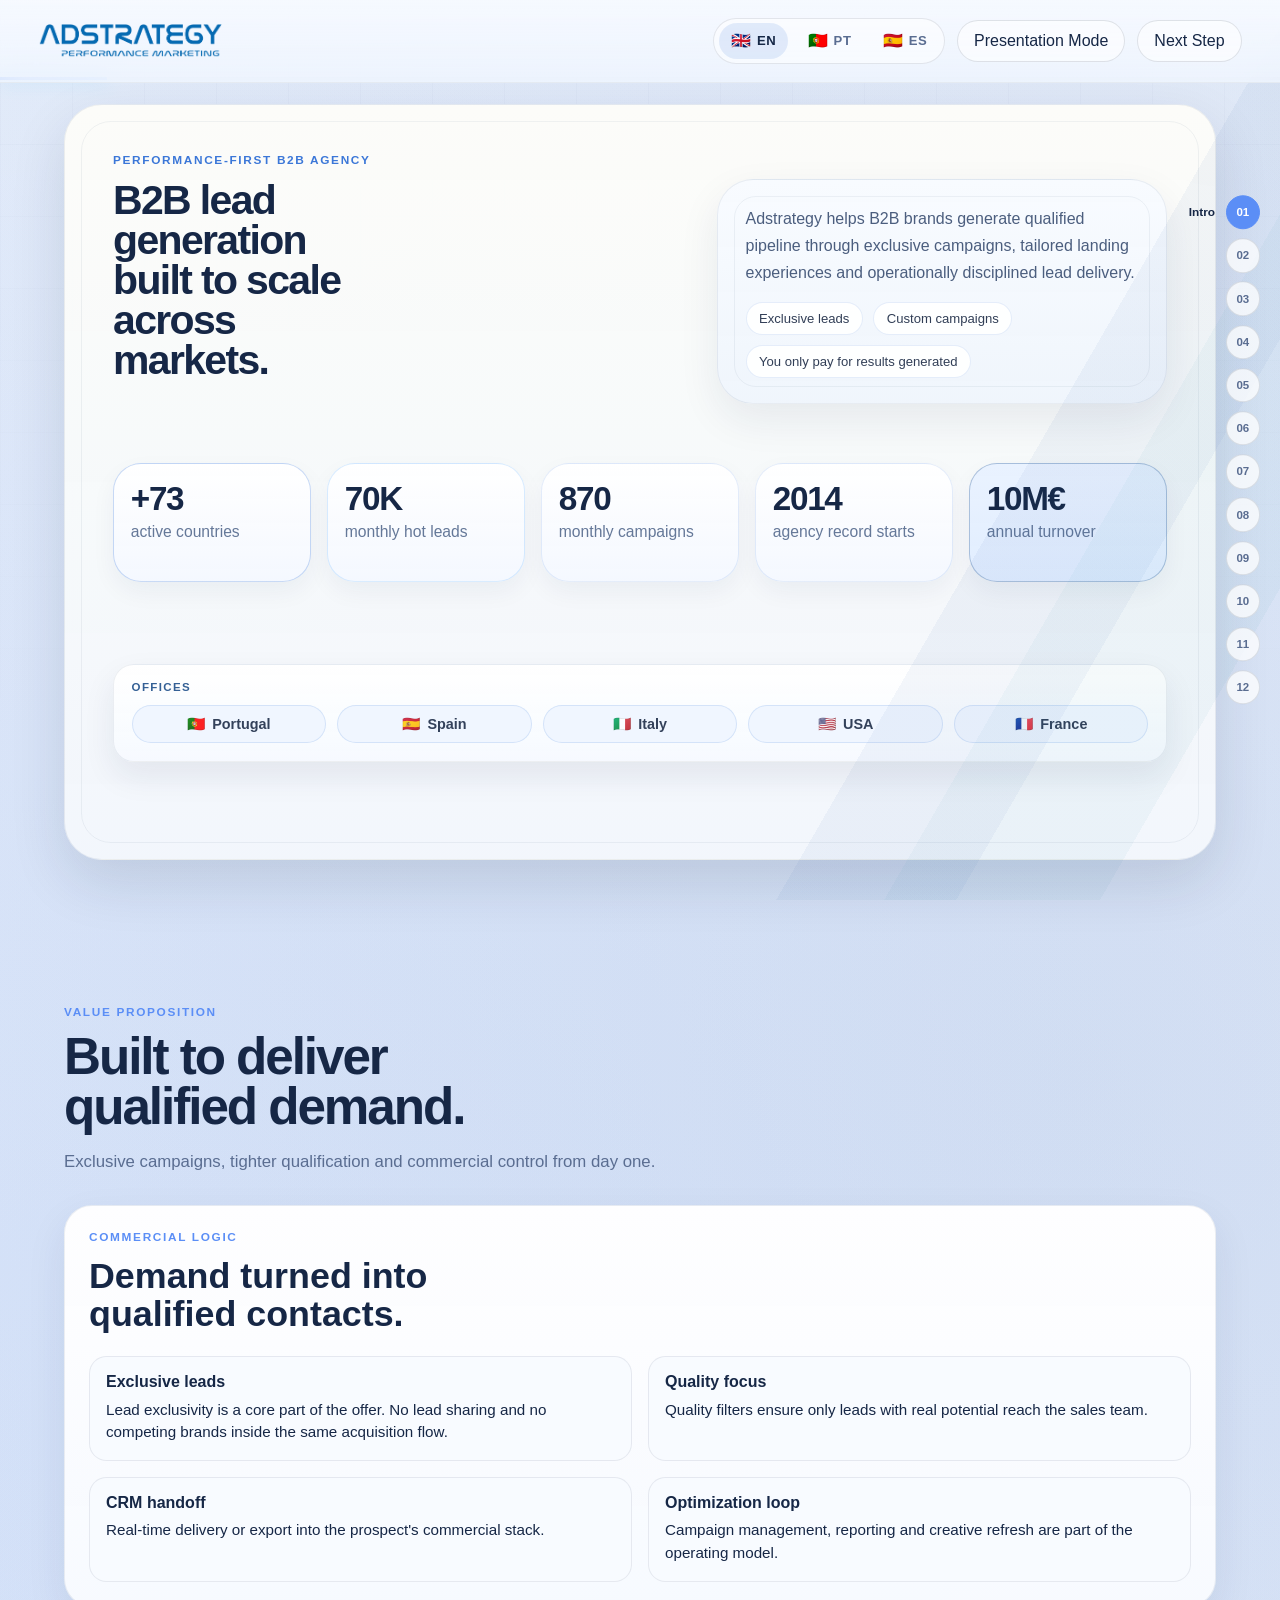
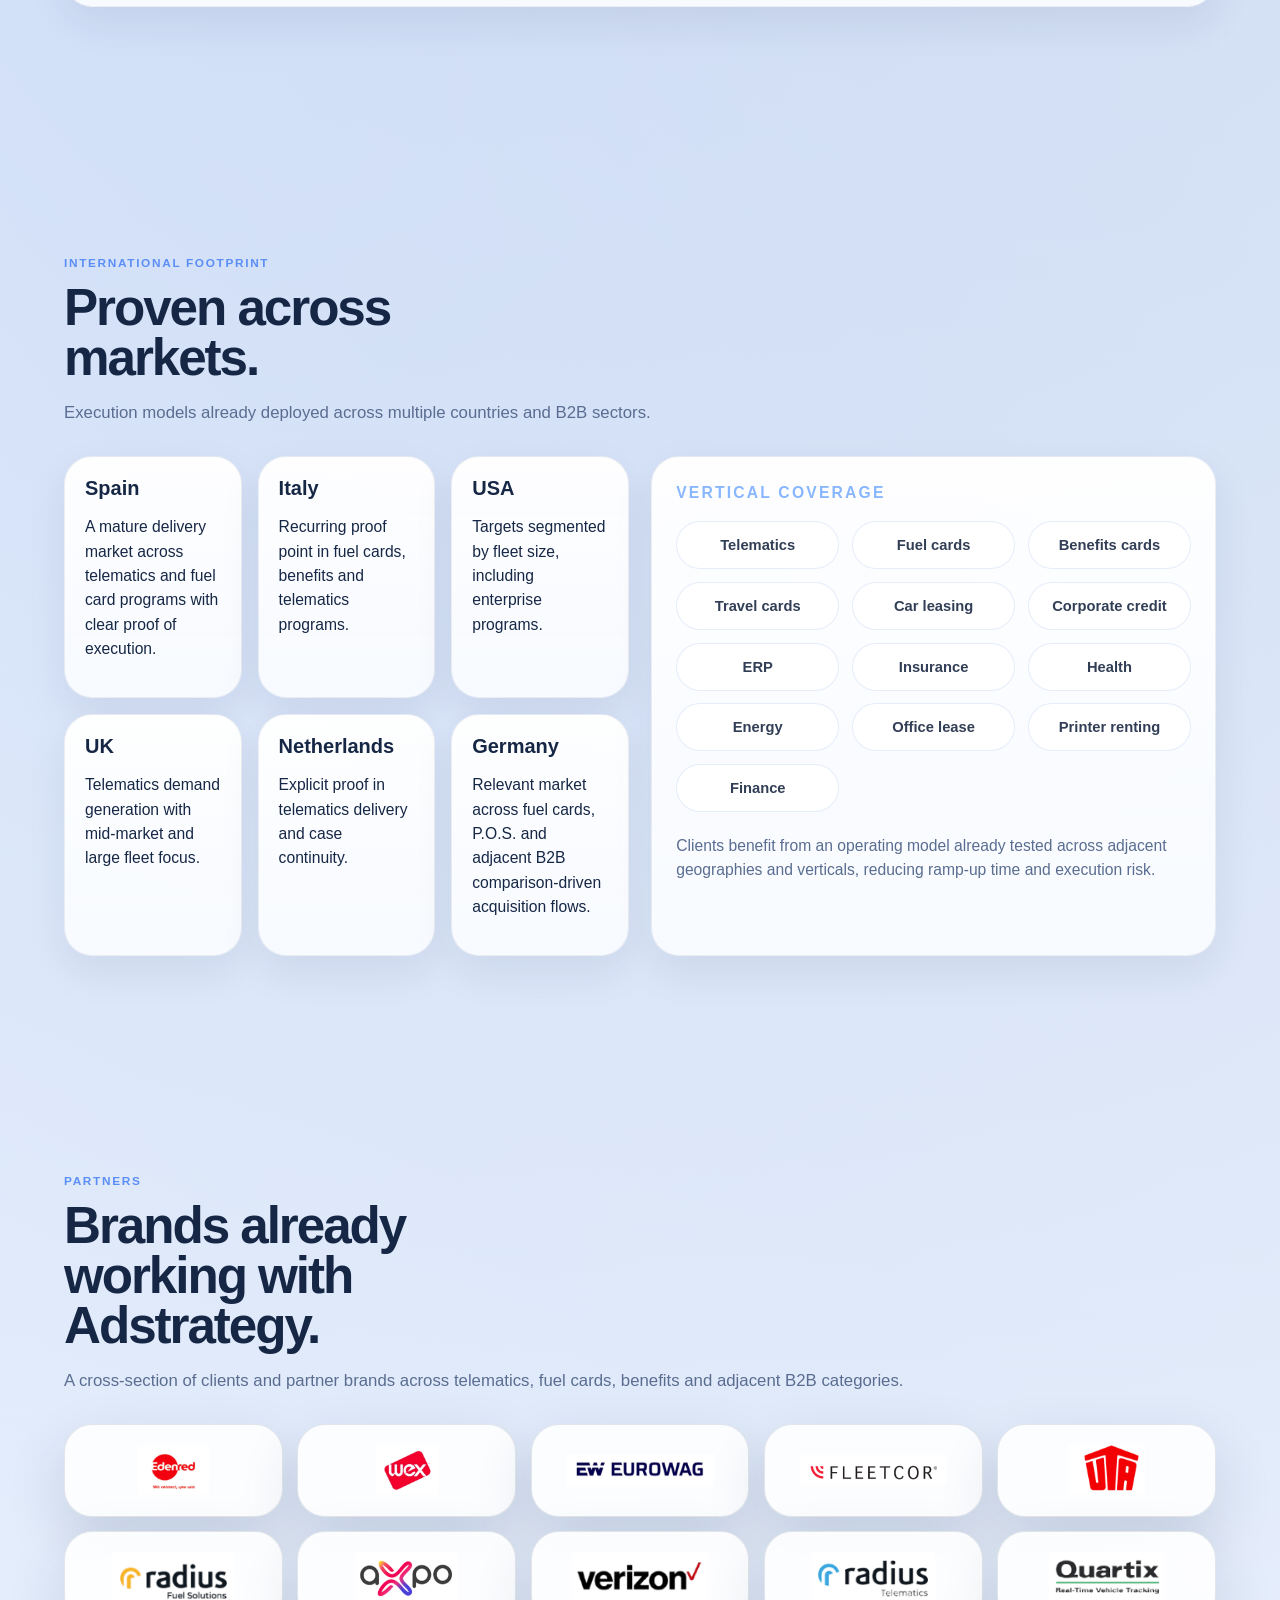
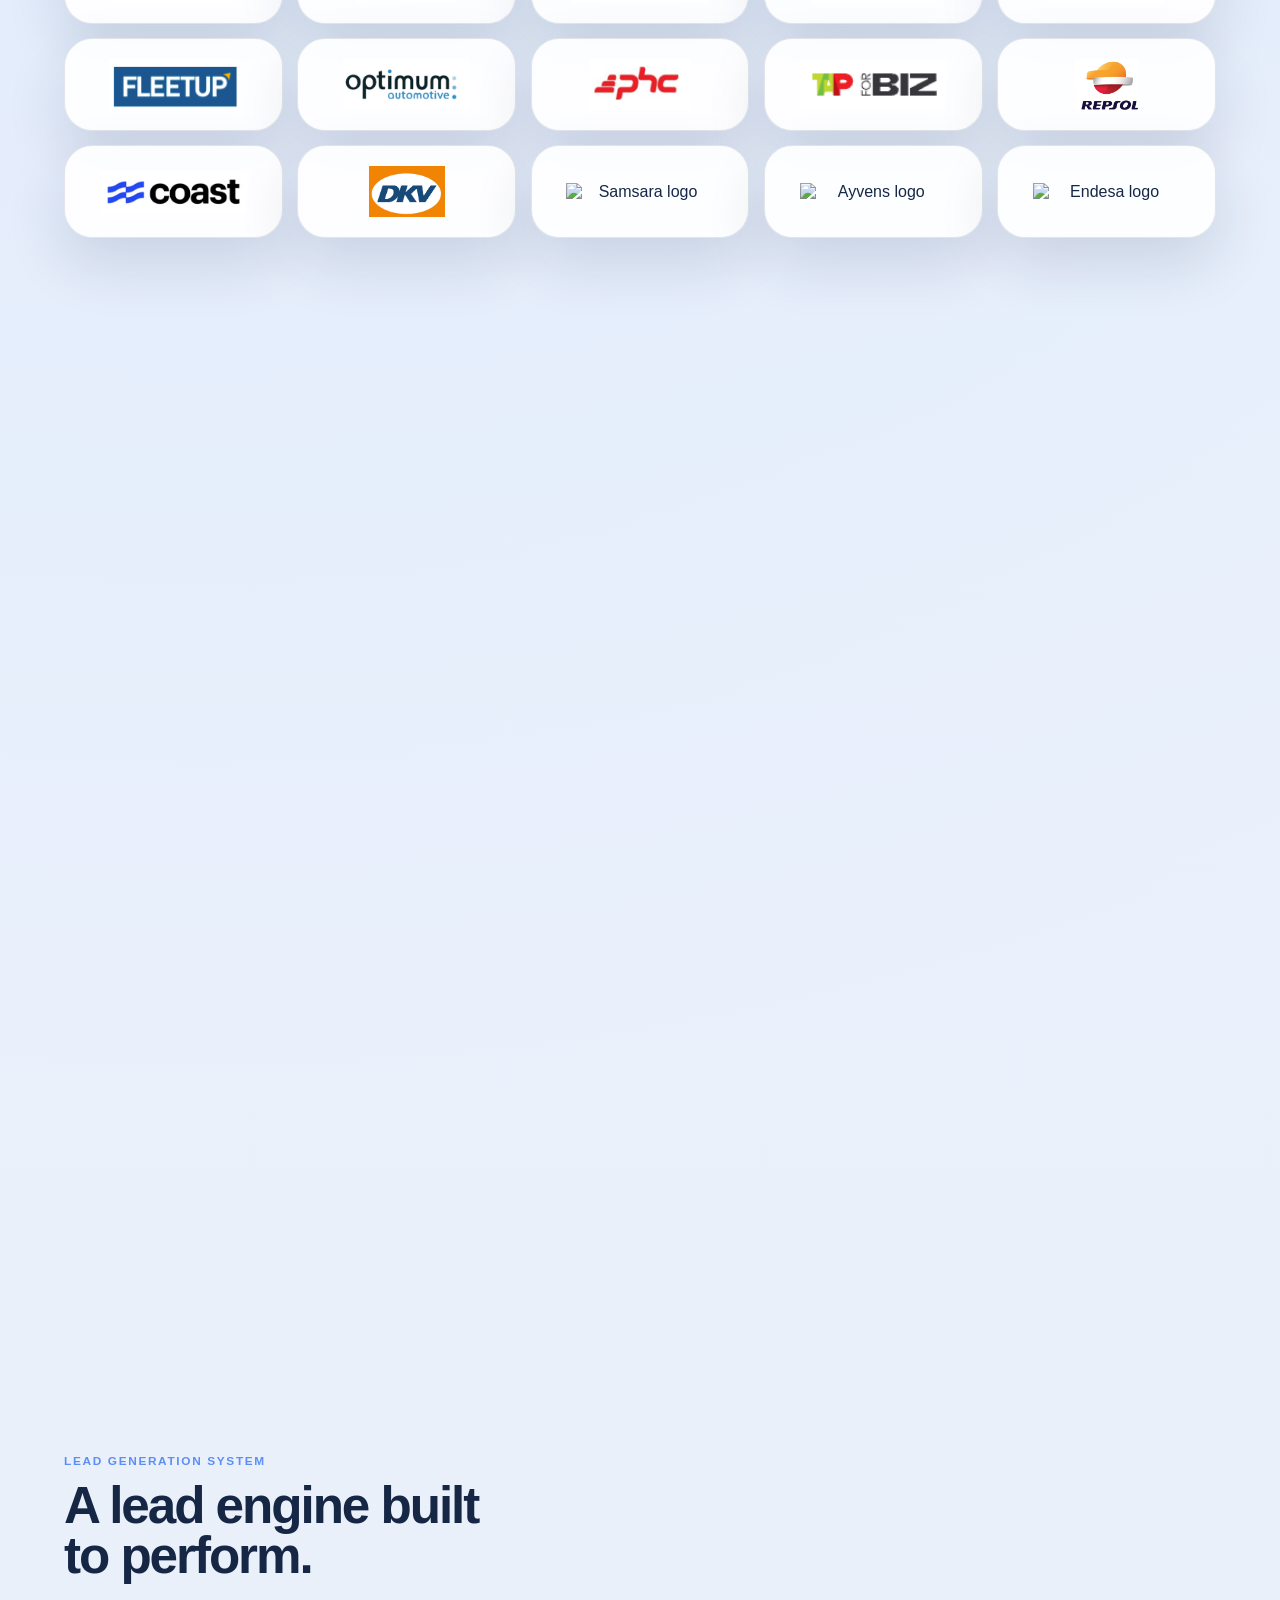
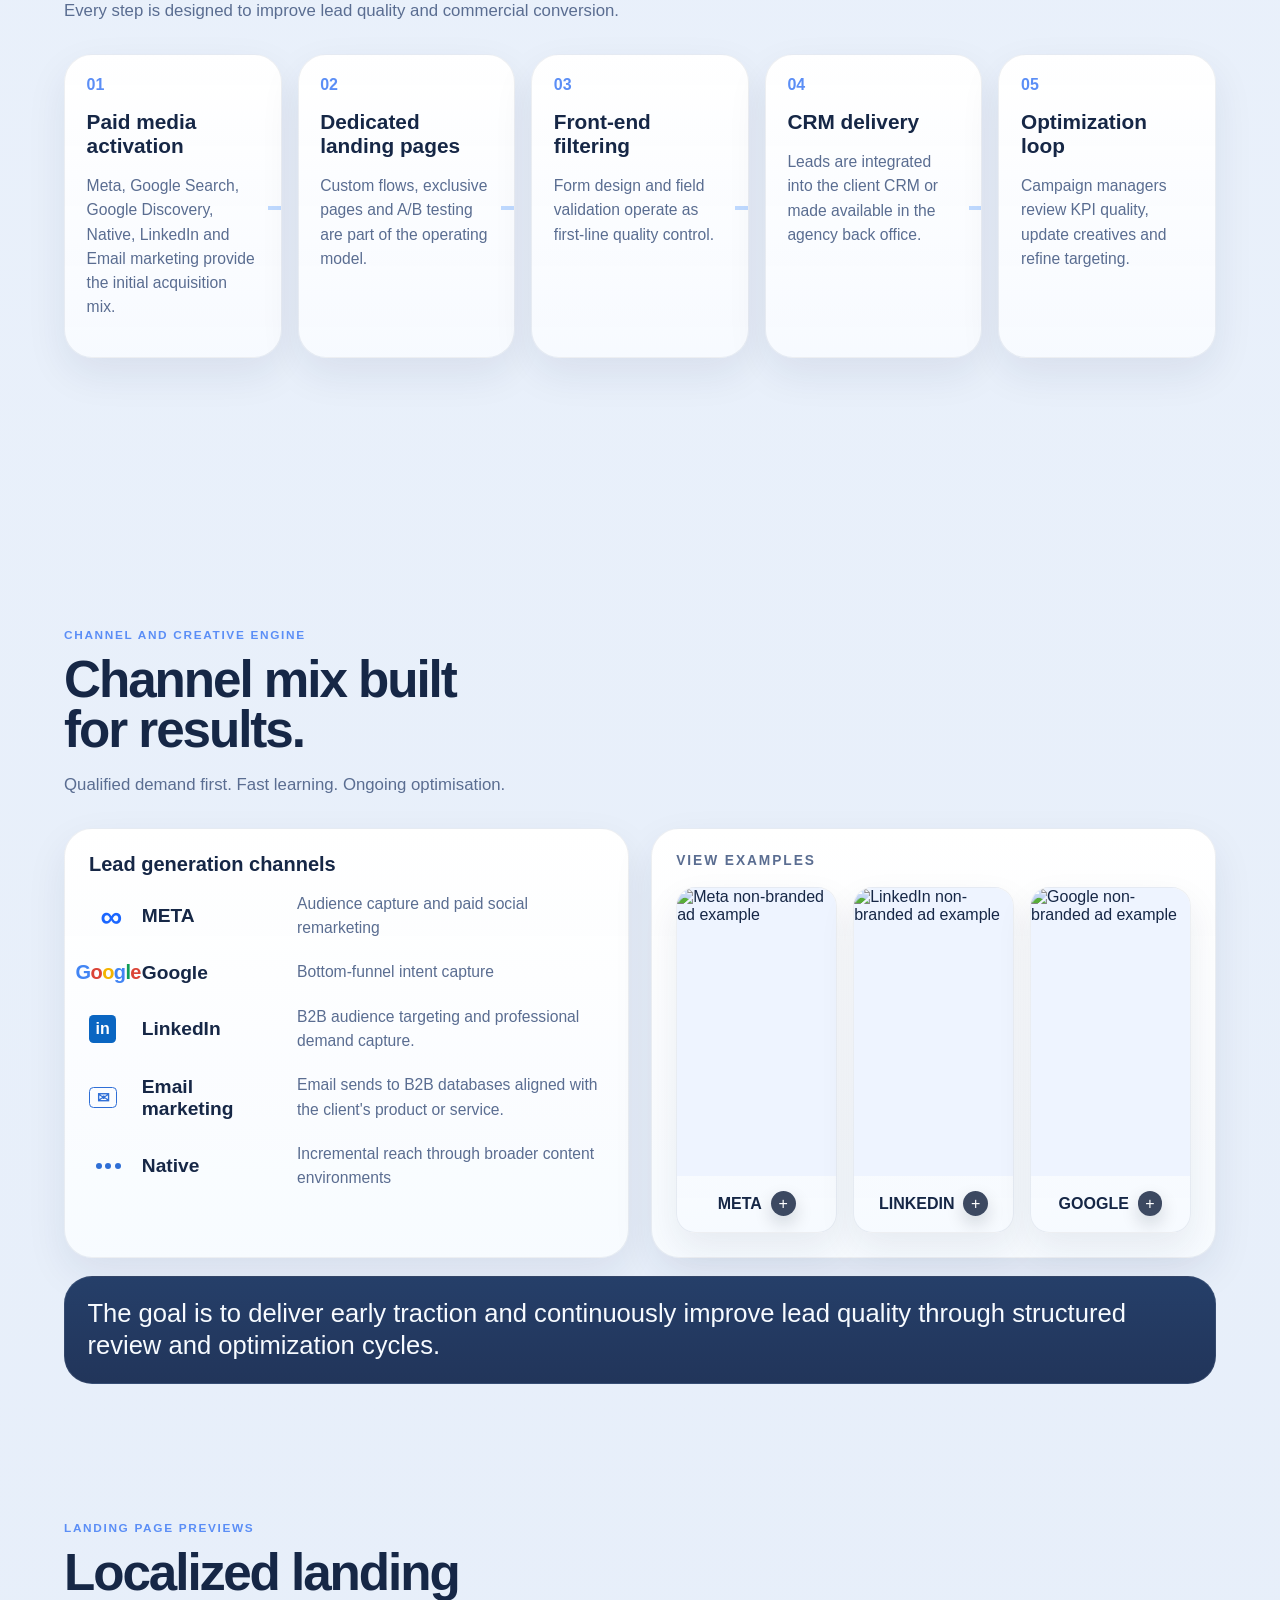
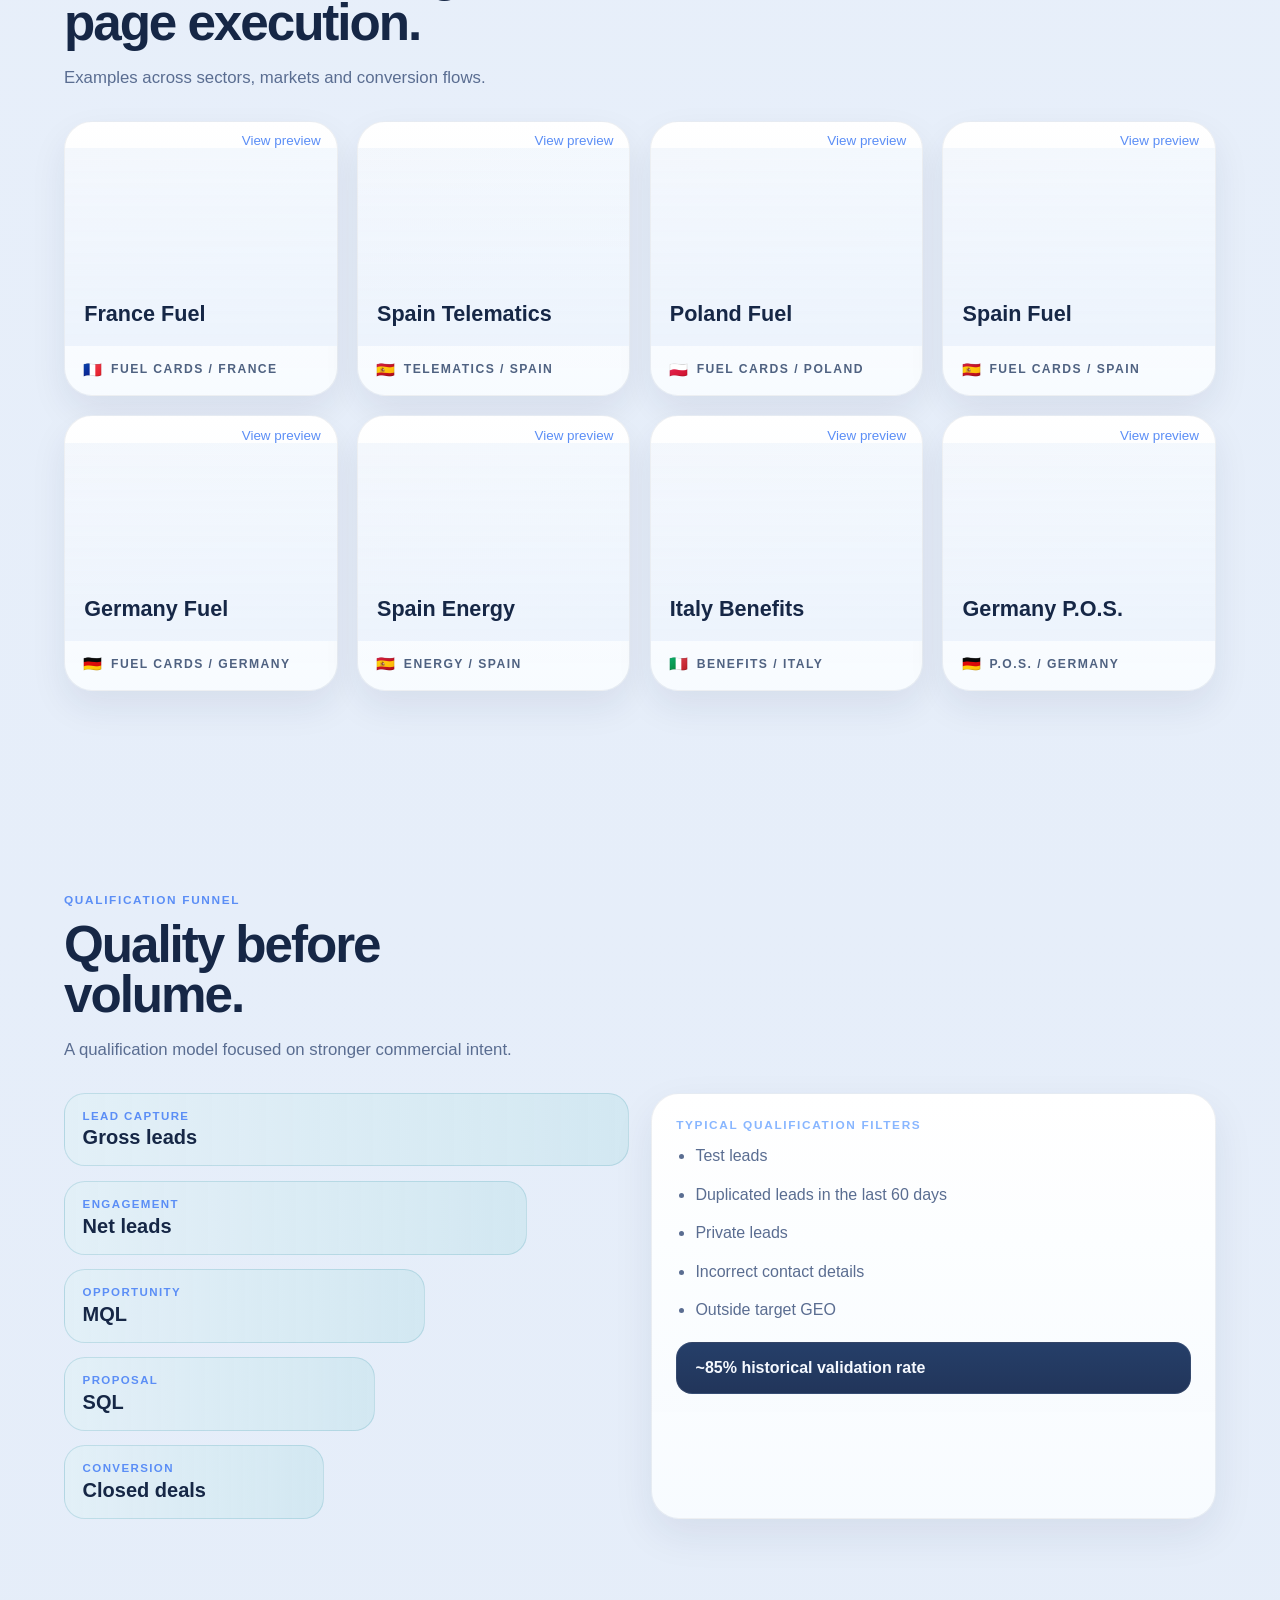
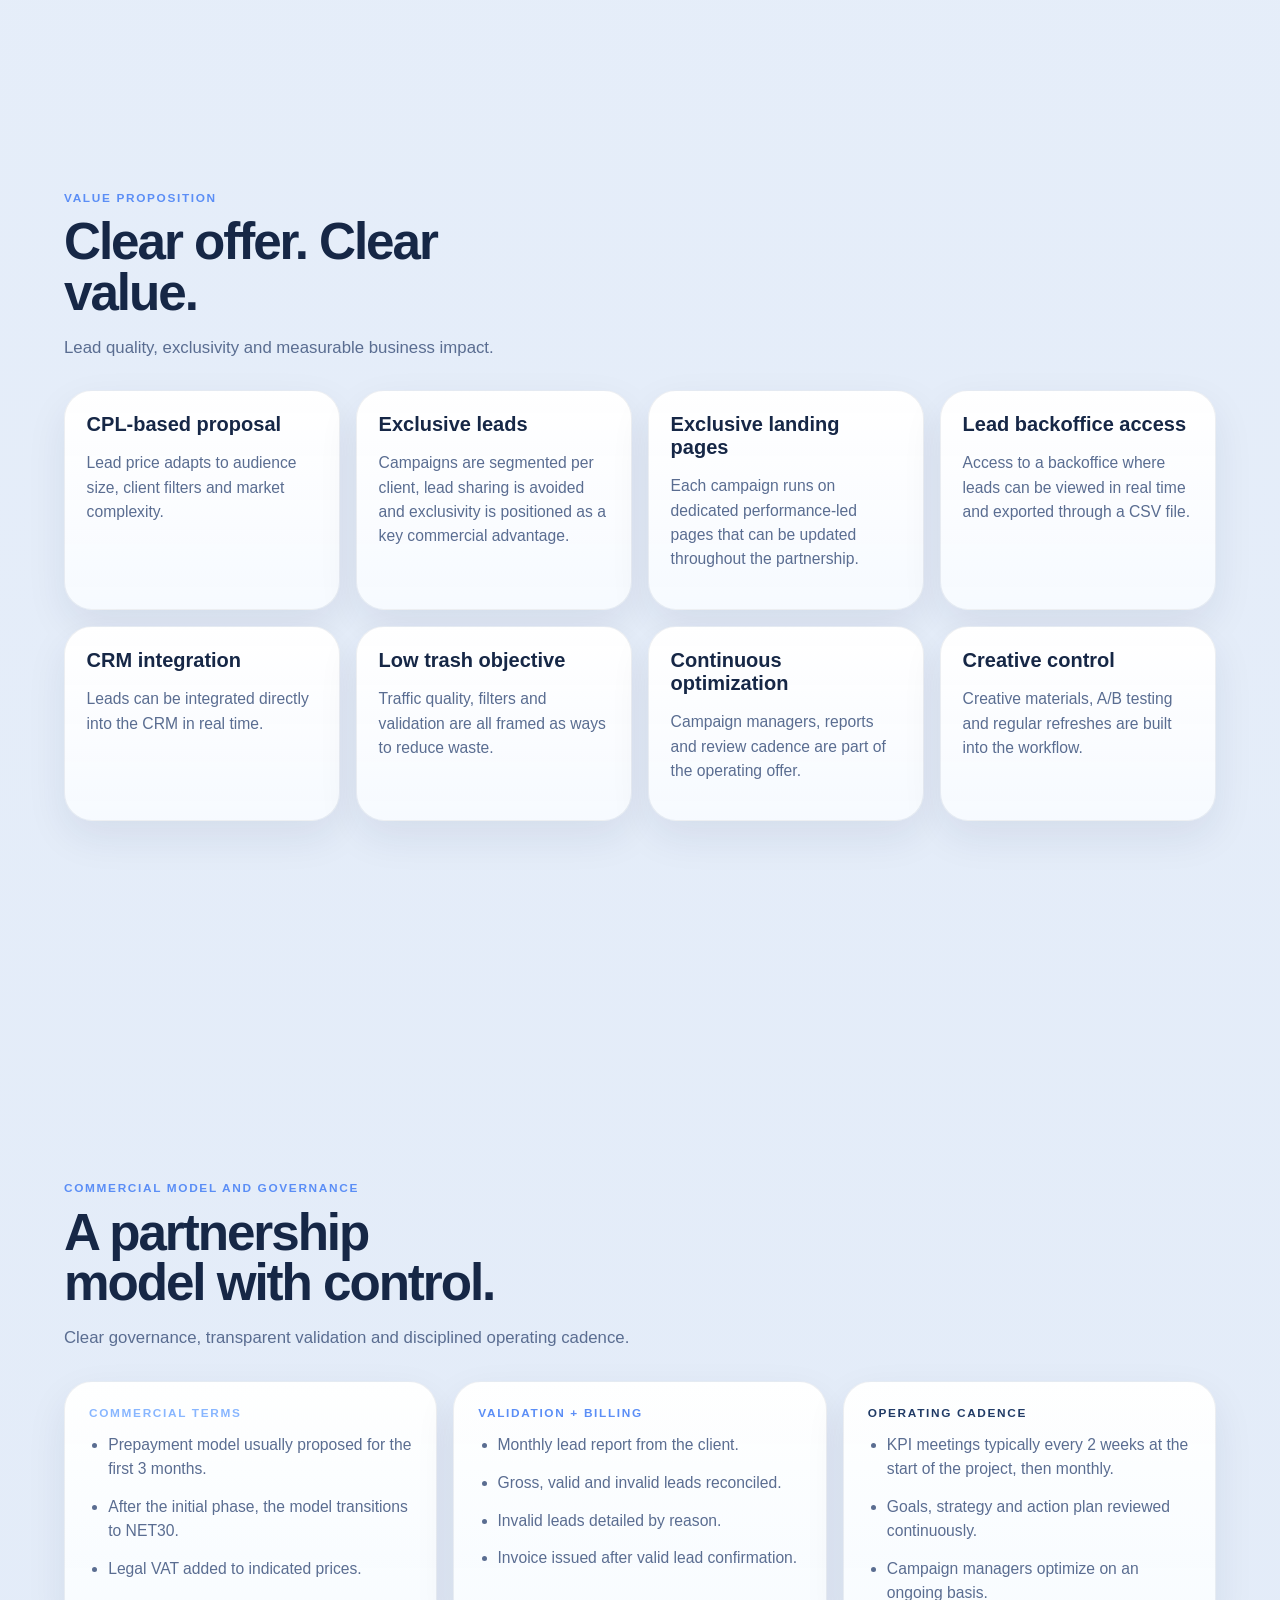
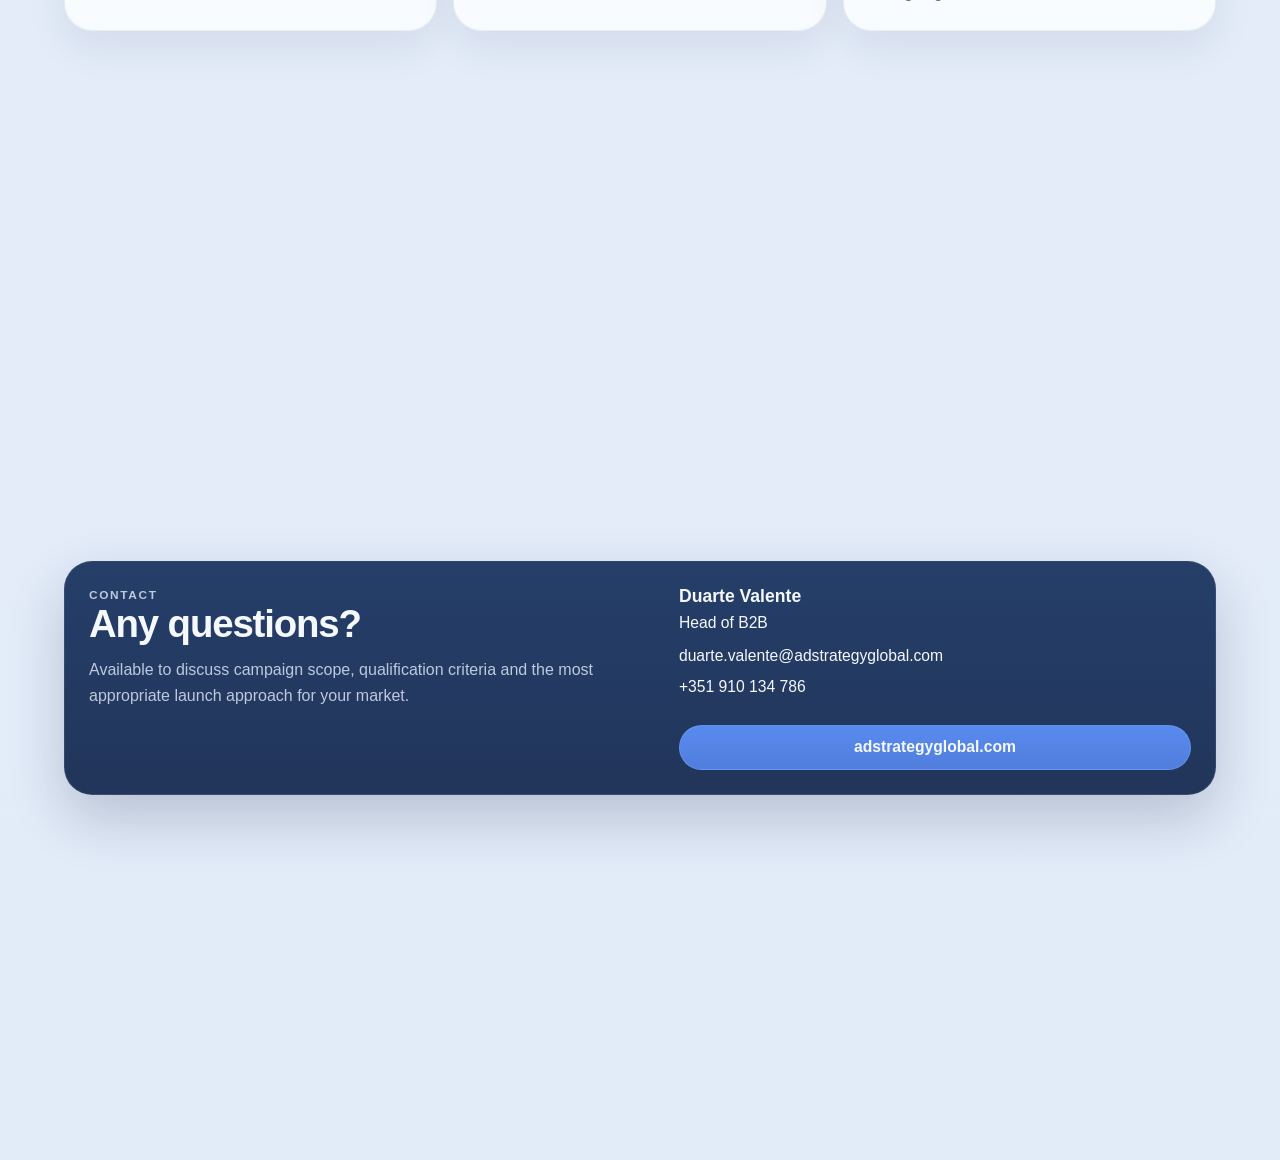
==== commit 2ac7c612: "Update index.html" ====
--- a/index.html
+++ b/index.html
@@ -1872,26 +1872,26 @@
           </div>
 
           <div class="partner-wall reveal">
-            <article class="partner-logo-card"><img class="partner-logo-image" src="/private/tmp/adstrategy-partners/partner-edenred.png" alt="Edenred logo" /></article>
-            <article class="partner-logo-card"><img class="partner-logo-image" src="/private/tmp/adstrategy-partners/partner-wex.png" alt="WEX logo" /></article>
-            <article class="partner-logo-card"><img class="partner-logo-image" src="/private/tmp/adstrategy-partners/partner-eurowag.png" alt="Eurowag logo" /></article>
-            <article class="partner-logo-card"><img class="partner-logo-image" src="/private/tmp/adstrategy-partners/partner-fleetcor.png" alt="Fleetcor logo" /></article>
-            <article class="partner-logo-card"><img class="partner-logo-image" src="/private/tmp/adstrategy-partners/partner-uta.png" alt="UTA logo" /></article>
-            <article class="partner-logo-card"><img class="partner-logo-image" src="/private/tmp/adstrategy-partners/partner-radius-fuel.png" alt="Radius Fuel Solutions logo" /></article>
-            <article class="partner-logo-card"><img class="partner-logo-image" src="/private/tmp/adstrategy-partners/partner-axpo.png" alt="Axpo logo" /></article>
-            <article class="partner-logo-card"><img class="partner-logo-image" src="/private/tmp/adstrategy-partners/partner-verizon.png" alt="Verizon logo" /></article>
-            <article class="partner-logo-card"><img class="partner-logo-image" src="/private/tmp/adstrategy-partners/partner-radius-telematics.png" alt="Radius Telematics logo" /></article>
-            <article class="partner-logo-card"><img class="partner-logo-image" src="/private/tmp/adstrategy-partners/partner-quartix.png" alt="Quartix logo" /></article>
-            <article class="partner-logo-card"><img class="partner-logo-image" src="/private/tmp/adstrategy-partners/partner-fleetup.png" alt="FleetUp logo" /></article>
-            <article class="partner-logo-card"><img class="partner-logo-image" src="/private/tmp/adstrategy-partners/partner-optimum-automotive.png" alt="Optimum Automotive logo" /></article>
-            <article class="partner-logo-card"><img class="partner-logo-image" src="/private/tmp/adstrategy-partners/partner-phc.png" alt="PHC logo" /></article>
-            <article class="partner-logo-card"><img class="partner-logo-image" src="/private/tmp/adstrategy-partners/partner-tip-for-biz.png" alt="TIP for Biz logo" /></article>
-            <article class="partner-logo-card"><img class="partner-logo-image" src="/private/tmp/adstrategy-partners/partner-repsol.png" alt="Repsol logo" /></article>
-            <article class="partner-logo-card"><img class="partner-logo-image" src="/private/tmp/adstrategy-partners/partner-coast.png" alt="Coast logo" /></article>
-            <article class="partner-logo-card"><img class="partner-logo-image" src="/private/tmp/adstrategy-partners/partner-dkv.png" alt="DKV logo" /></article>
-            <article class="partner-logo-card"><img class="partner-logo-image" src="/private/tmp/adstrategy-partners/partner-samsara.png" alt="Samsara logo" /></article>
-            <article class="partner-logo-card"><img class="partner-logo-image" src="/private/tmp/adstrategy-partners/partner-ayvens.png" alt="Ayvens logo" /></article>
-            <article class="partner-logo-card"><img class="partner-logo-image" src="/private/tmp/adstrategy-partners/partner-endesa.png" alt="Endesa logo" /></article>
+            <article class="partner-logo-card"><img class="partner-logo-image" src="assets/partner-edenred.png" alt="Edenred logo" /></article>
+            <article class="partner-logo-card"><img class="partner-logo-image" src="assets/partner-wex.png" alt="WEX logo" /></article>
+            <article class="partner-logo-card"><img class="partner-logo-image" src="assets/partner-eurowag.png" alt="Eurowag logo" /></article>
+            <article class="partner-logo-card"><img class="partner-logo-image" src="assets/partner-fleetcor.png" alt="Fleetcor logo" /></article>
+            <article class="partner-logo-card"><img class="partner-logo-image" src="assets/partner-uta.png" alt="UTA logo" /></article>
+            <article class="partner-logo-card"><img class="partner-logo-image" src="assets/partner-radius-fuel.png" alt="Radius Fuel Solutions logo" /></article>
+            <article class="partner-logo-card"><img class="partner-logo-image" src="assets/partner-axpo.png" alt="Axpo logo" /></article>
+            <article class="partner-logo-card"><img class="partner-logo-image" src="assets/partner-verizon.png" alt="Verizon logo" /></article>
+            <article class="partner-logo-card"><img class="partner-logo-image" src="assets/partner-radius-telematics.png" alt="Radius Telematics logo" /></article>
+            <article class="partner-logo-card"><img class="partner-logo-image" src="assets/partner-quartix.png" alt="Quartix logo" /></article>
+            <article class="partner-logo-card"><img class="partner-logo-image" src="assets/partner-fleetup.png" alt="FleetUp logo" /></article>
+            <article class="partner-logo-card"><img class="partner-logo-image" src="assets/partner-optimum-automotive.png" alt="Optimum Automotive logo" /></article>
+            <article class="partner-logo-card"><img class="partner-logo-image" src="assets/partner-phc.png" alt="PHC logo" /></article>
+            <article class="partner-logo-card"><img class="partner-logo-image" src="assets/partner-tip-for-biz.png" alt="TIP for Biz logo" /></article>
+            <article class="partner-logo-card"><img class="partner-logo-image" src="assets/partner-repsol.png" alt="Repsol logo" /></article>
+            <article class="partner-logo-card"><img class="partner-logo-image" src="assets/partner-coast.png" alt="Coast logo" /></article>
+            <article class="partner-logo-card"><img class="partner-logo-image" src="assets/partner-dkv.png" alt="DKV logo" /></article>
+            <article class="partner-logo-card"><img class="partner-logo-image" src="assets/partner-samsara.png" alt="Samsara logo" /></article>
+            <article class="partner-logo-card"><img class="partner-logo-image" src="assets/partner-ayvens.png" alt="Ayvens logo" /></article>
+            <article class="partner-logo-card"><img class="partner-logo-image" src="assets/partner-endesa.png" alt="Endesa logo" /></article>
           </div>
         </section>
 
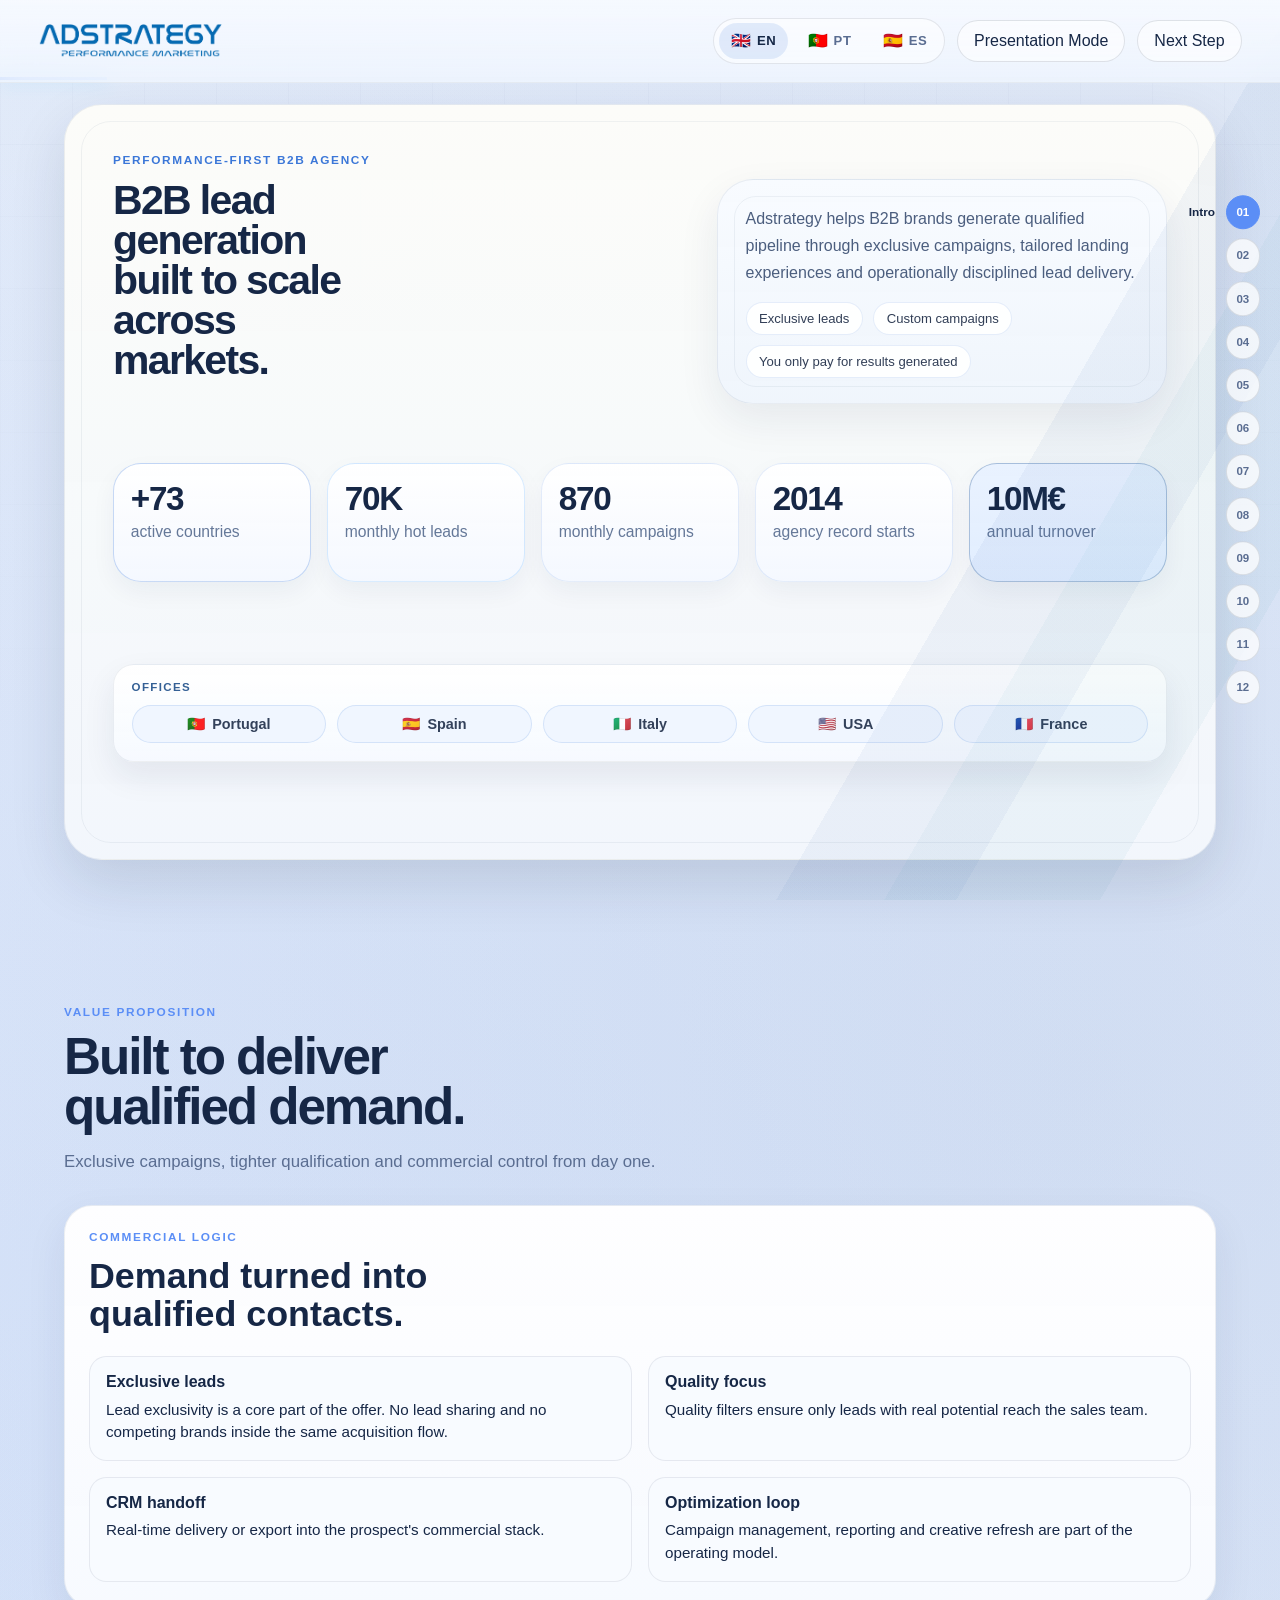
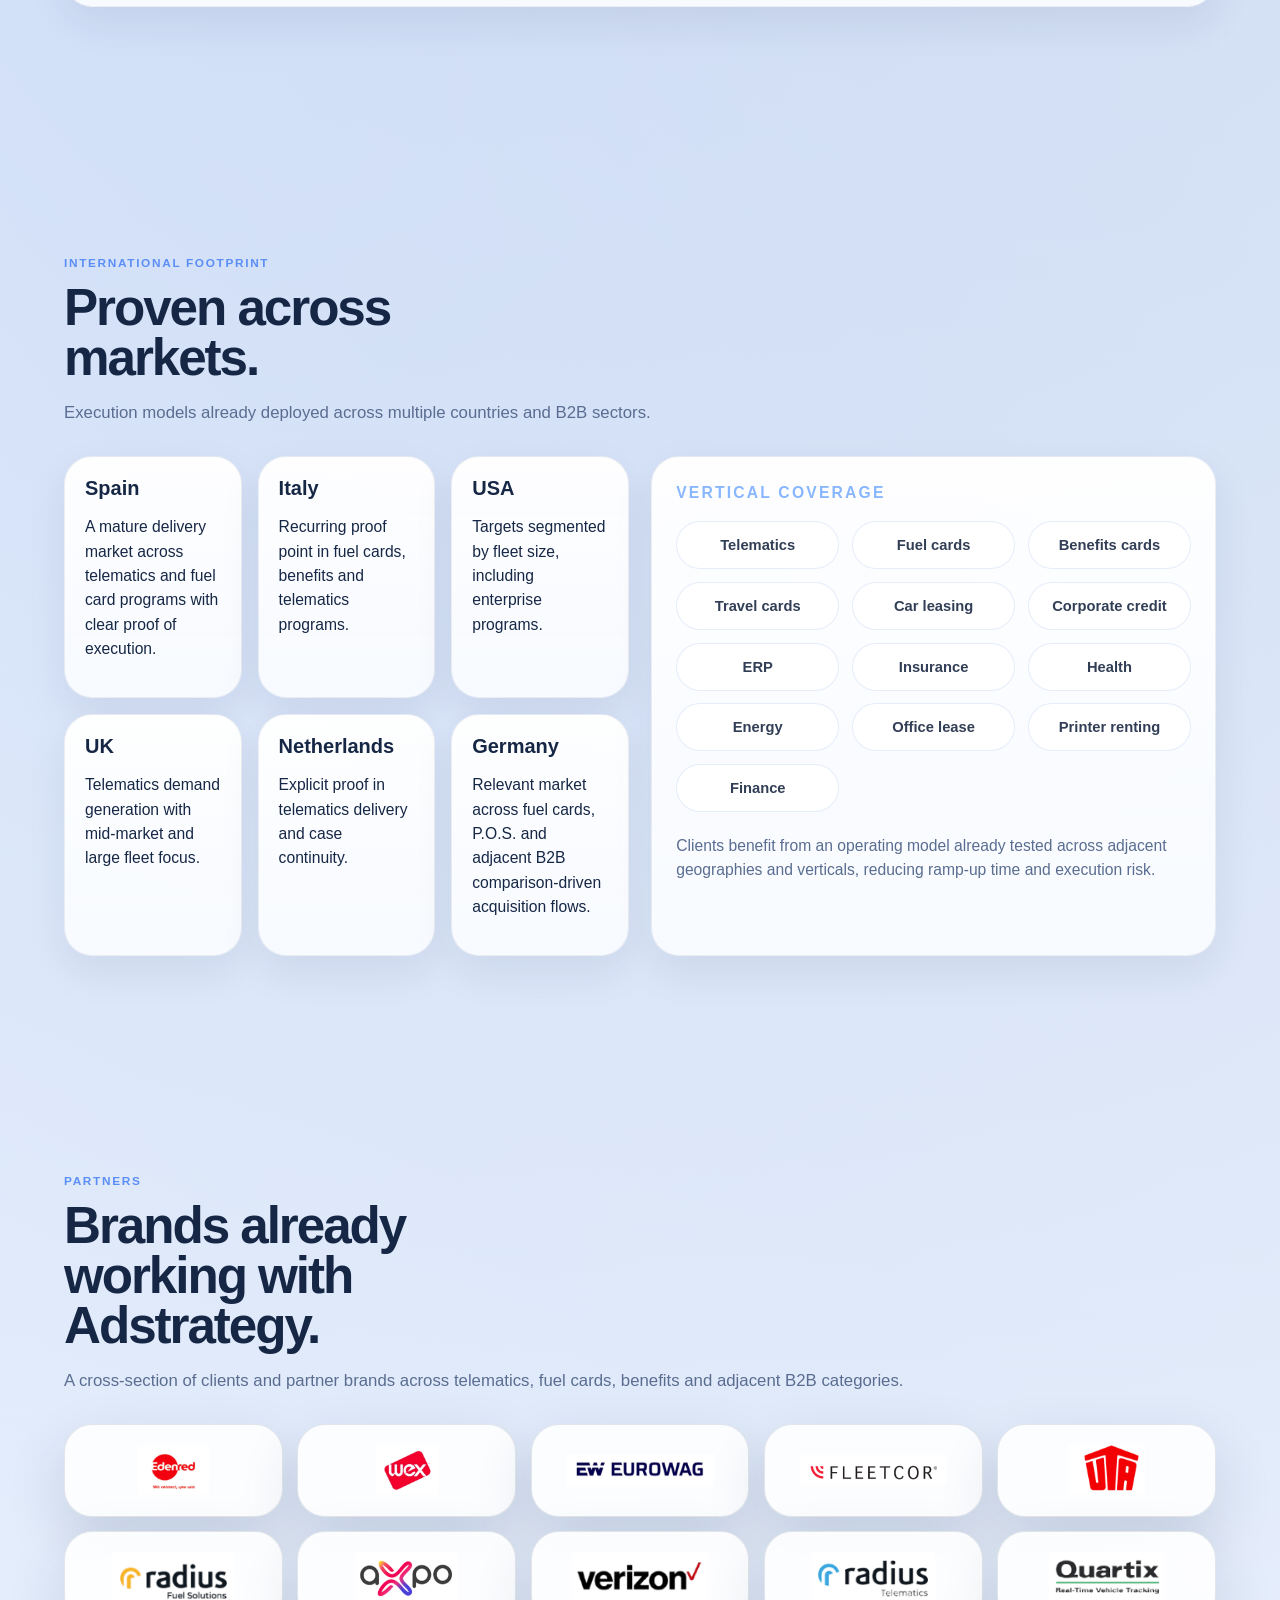
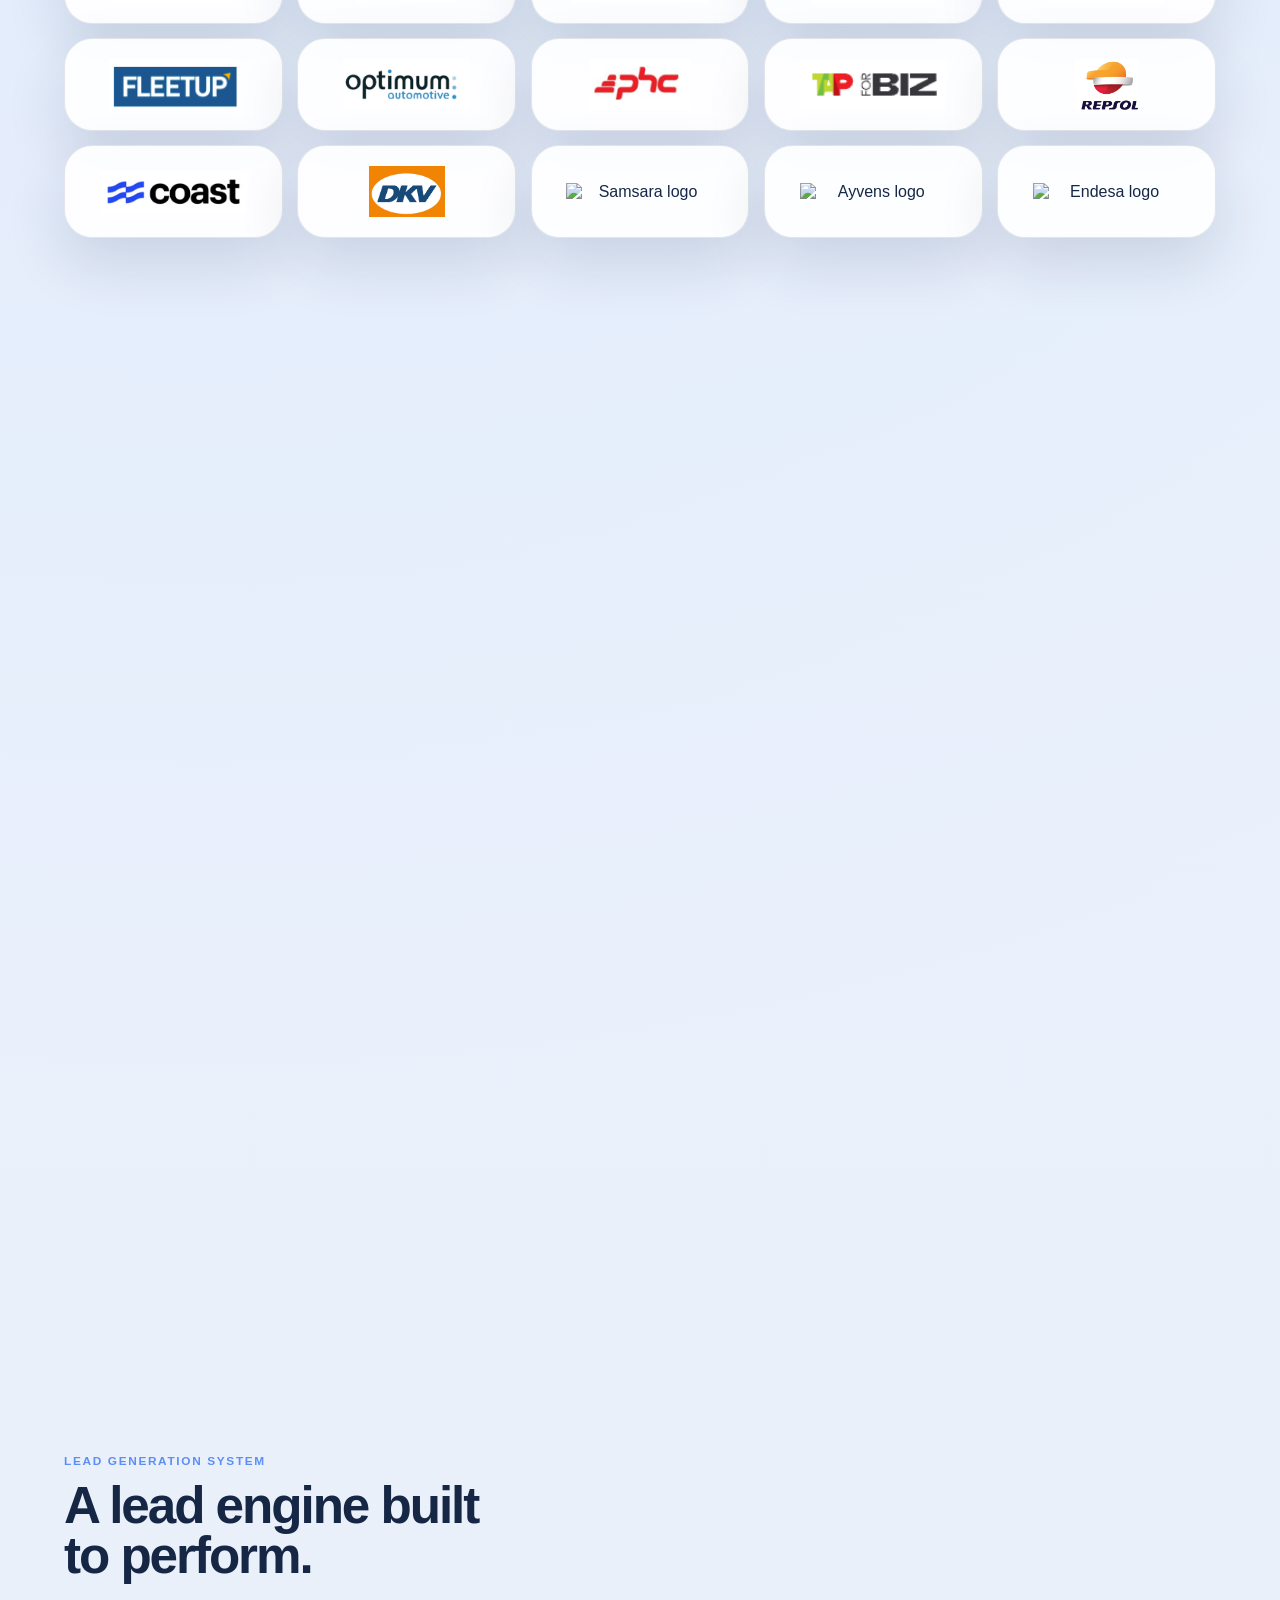
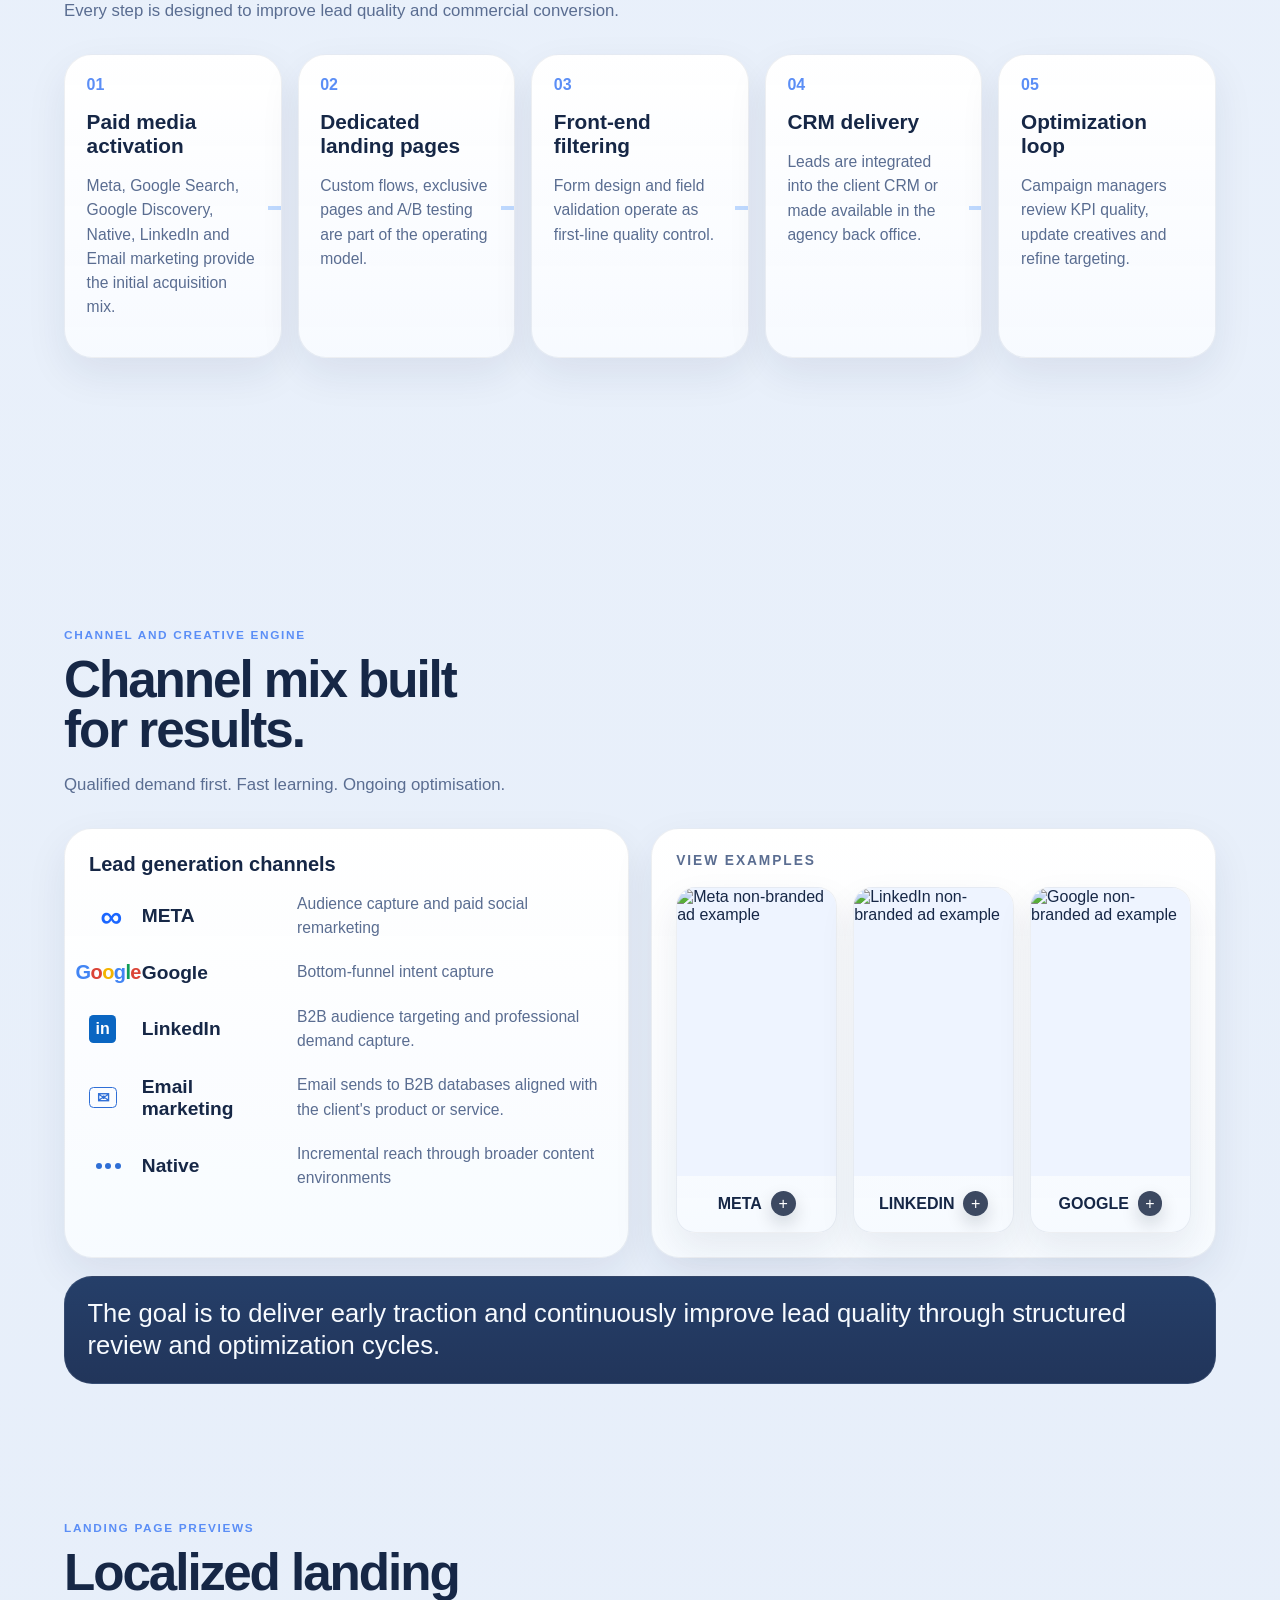
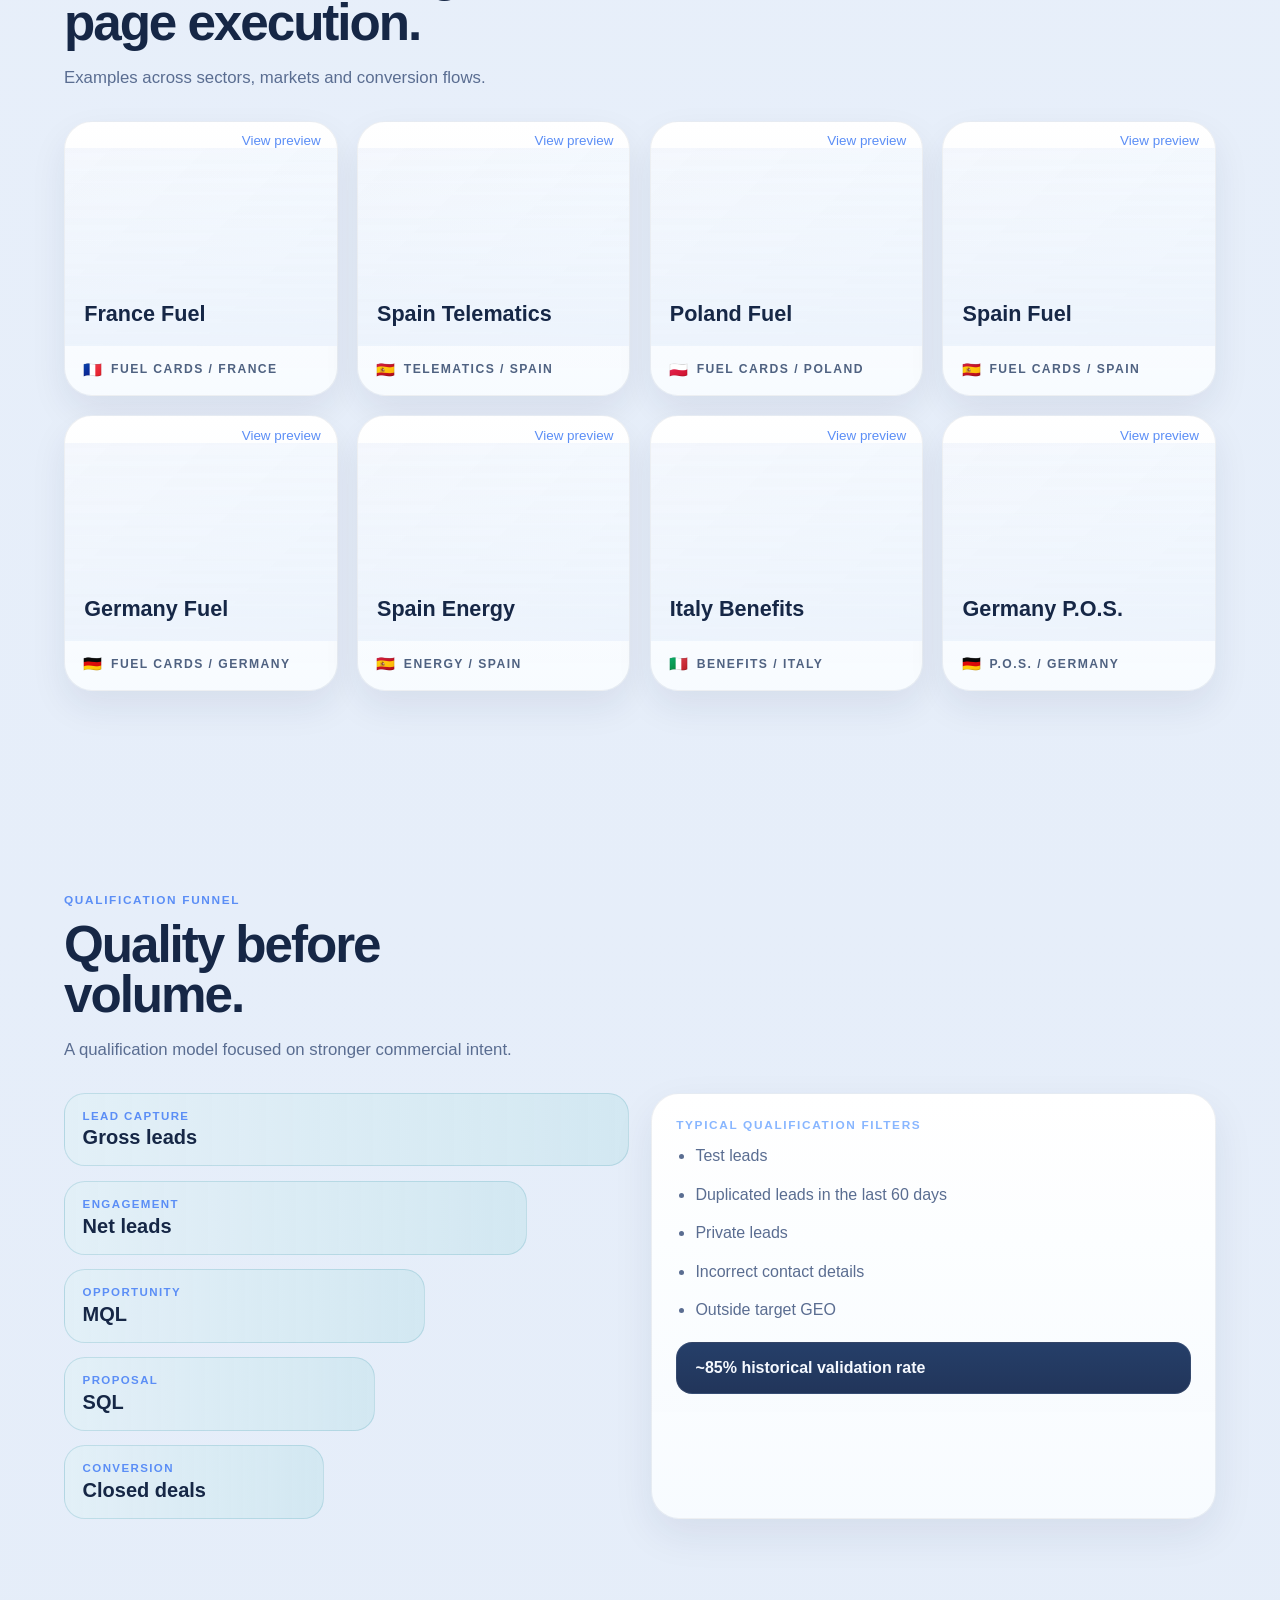
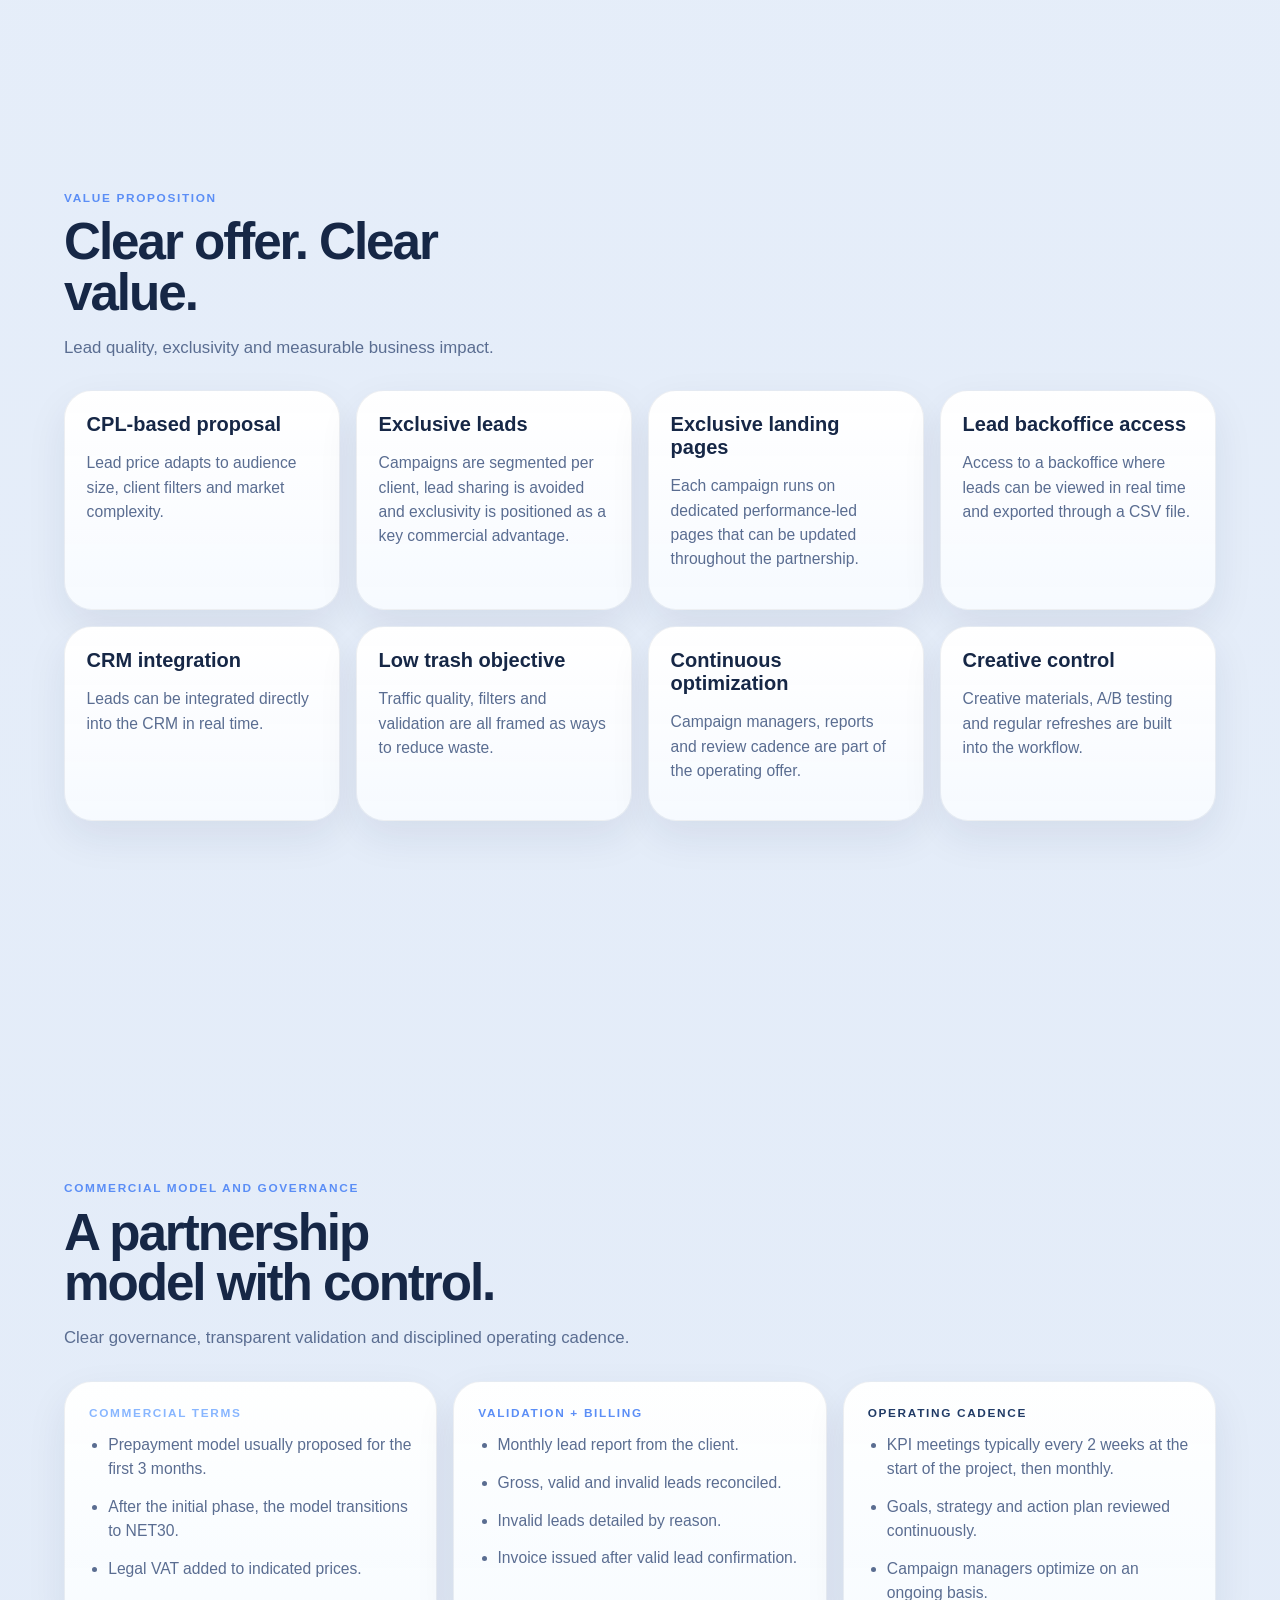
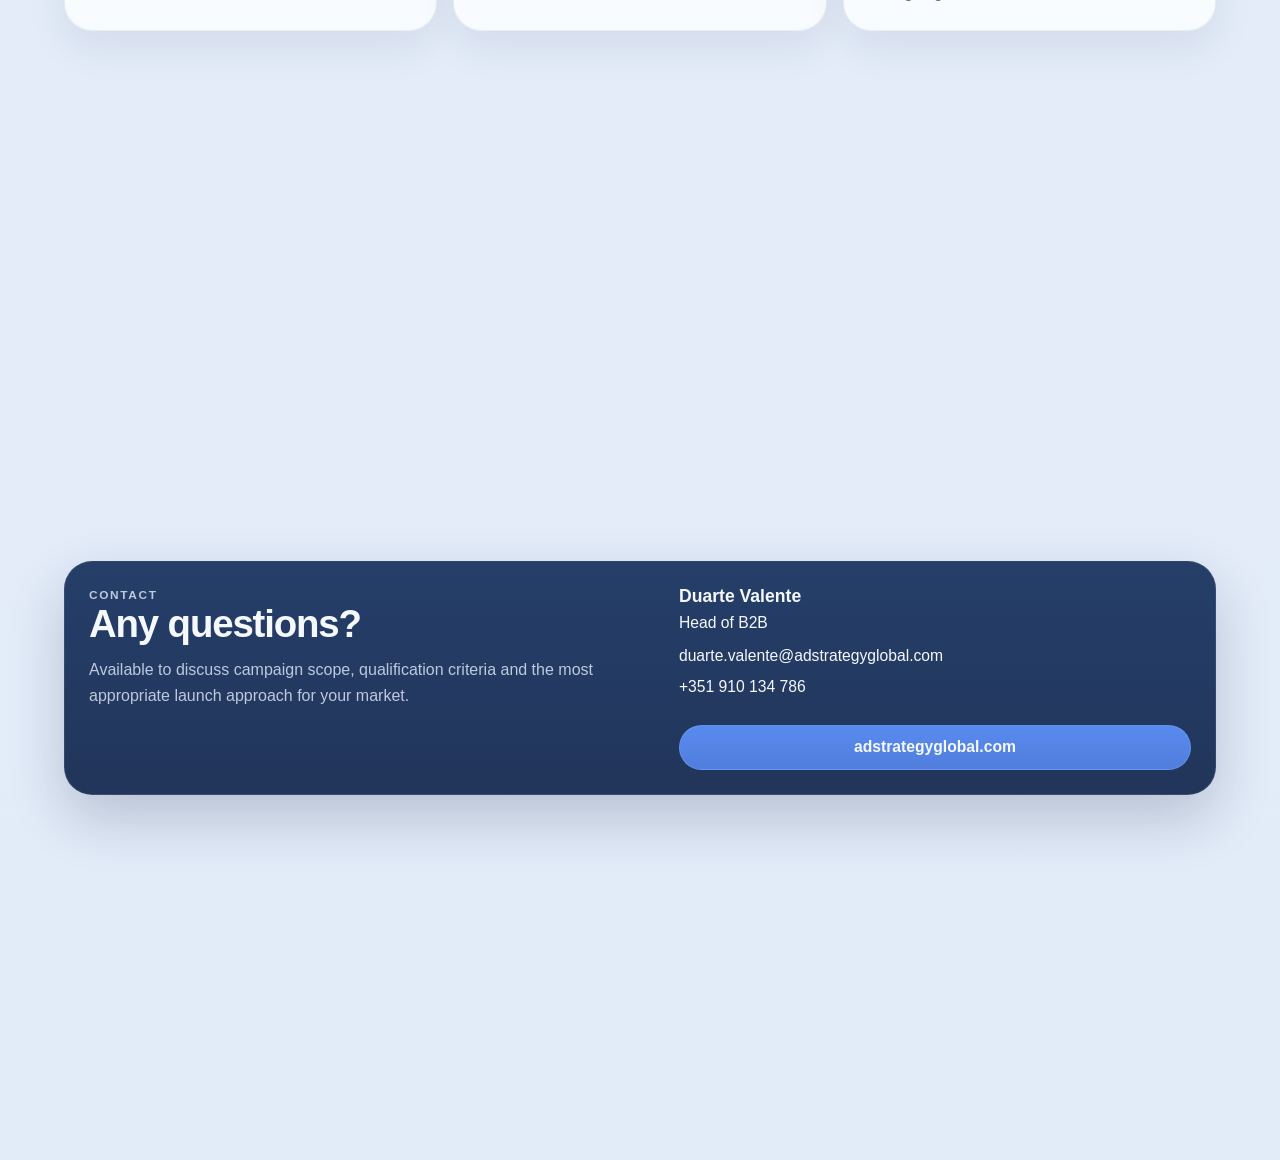
==== commit 95dbb412: "Update index.html" ====
--- a/index.html
+++ b/index.html
@@ -1916,21 +1916,21 @@
             <div class="case-stack">
               <article class="case-card accent-lime">
                 <div>
-                  <img class="case-client-logo" src="/private/tmp/adstrategy-partners/partner-verizon.png" alt="Verizon" />
+                  <img class="case-client-logo" src="assets/partner-verizon.png" alt="Verizon" />
                   <p data-i18n="verizonBody">Working relationship of more than 10 years in Spain, plus Portugal, Italy and Germany.</p>
                 </div>
-                <strong data-i18n="verizonKpi">800 leads/month</strong>
+                <strong data-i18n="verizonKpi">600 leads/month</strong>
               </article>
               <article class="case-card accent-cyan">
                 <div>
-                  <img class="case-client-logo" src="/private/tmp/adstrategy-partners/partner-wex.png" alt="WEX" />
+                  <img class="case-client-logo" src="assets/partner-wex.png" alt="WEX" />
                   <p data-i18n="wexBody">Total volume cited across Italy, Germany, France, UK, Belgium and the Netherlands.</p>
                 </div>
-                <strong data-i18n="wexKpi">1300 leads/month</strong>
+                <strong data-i18n="wexKpi">900 leads/month</strong>
               </article>
               <article class="case-card accent-blue">
                 <div>
-                  <img class="case-client-logo" src="/private/tmp/adstrategy-partners/partner-edenred.png" alt="Edenred" />
+                  <img class="case-client-logo" src="assets/partner-edenred.png" alt="Edenred" />
                   <p data-i18n="edenredBody">Working relationship of more than 7 years, with total volume cited across Portugal, Spain, France, Turkiye and Poland.</p>
                 </div>
                 <strong data-i18n="edenredKpi">2500 leads/month</strong>
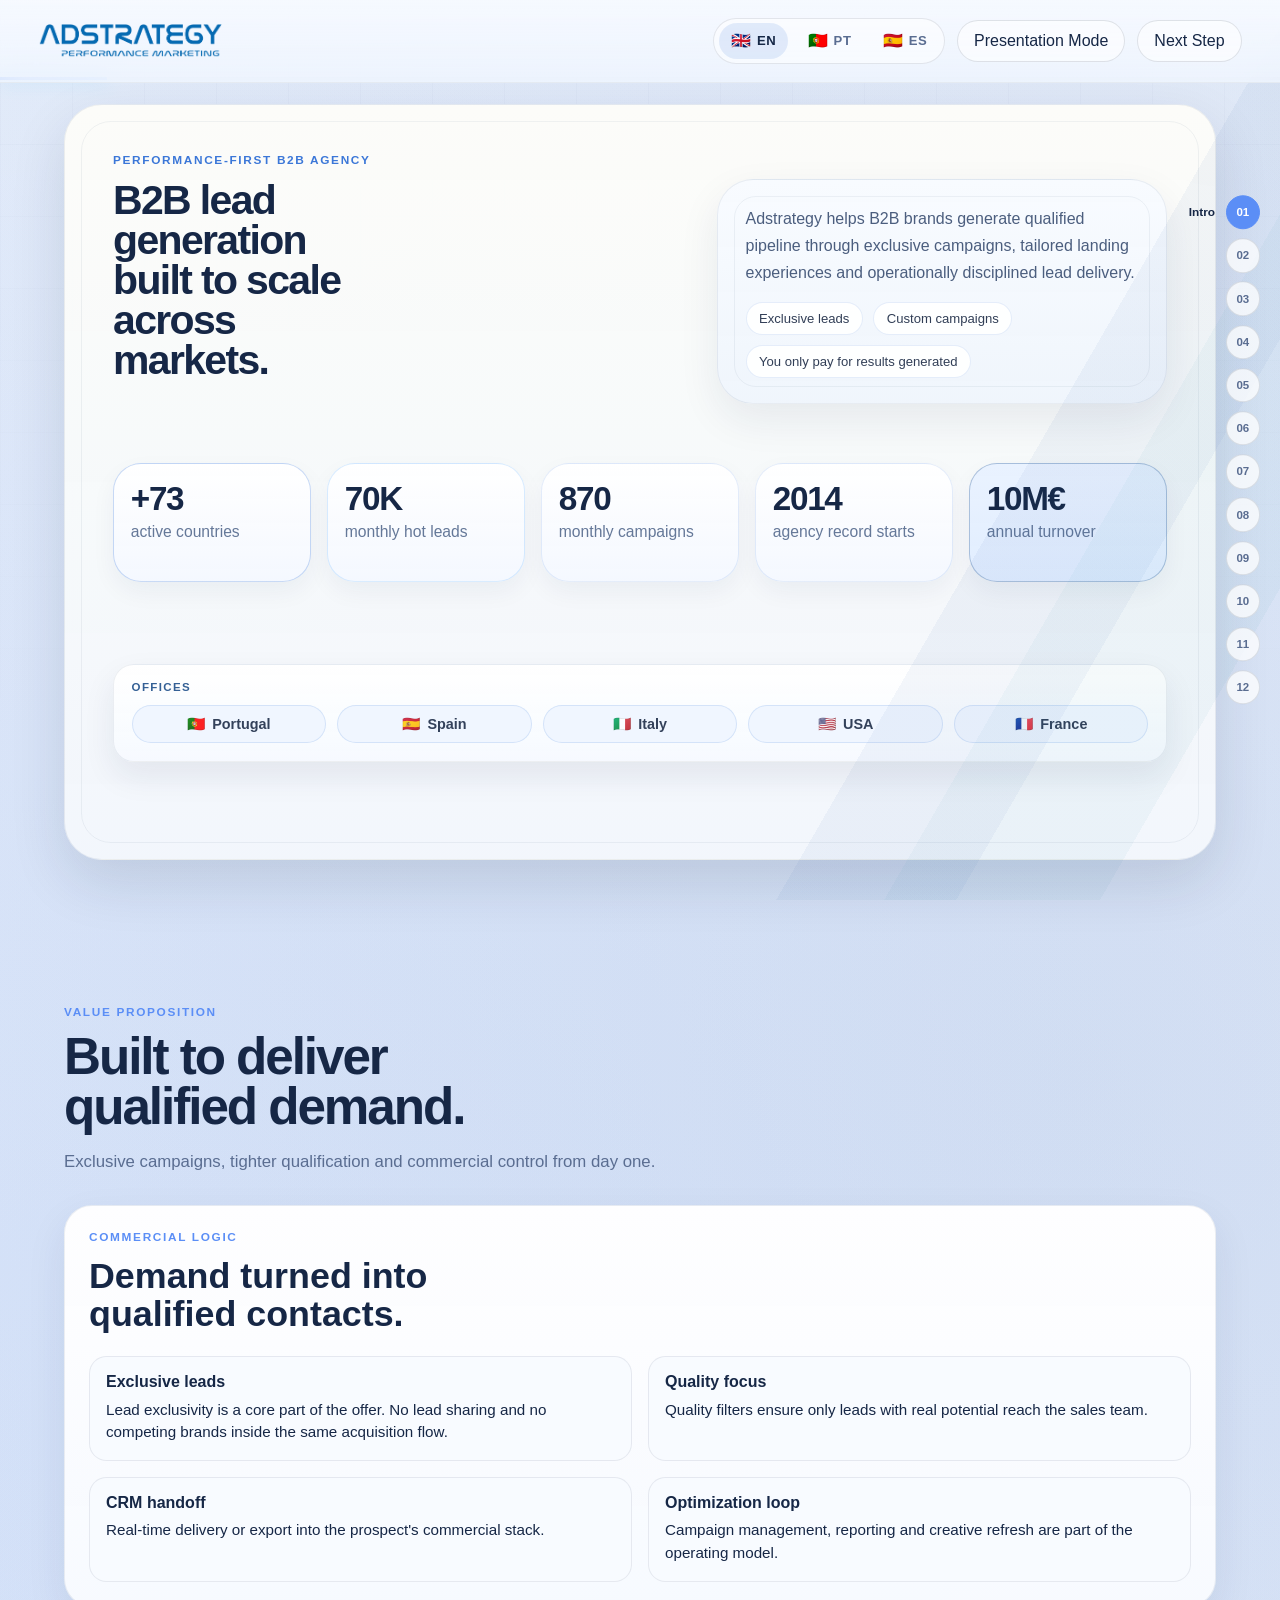
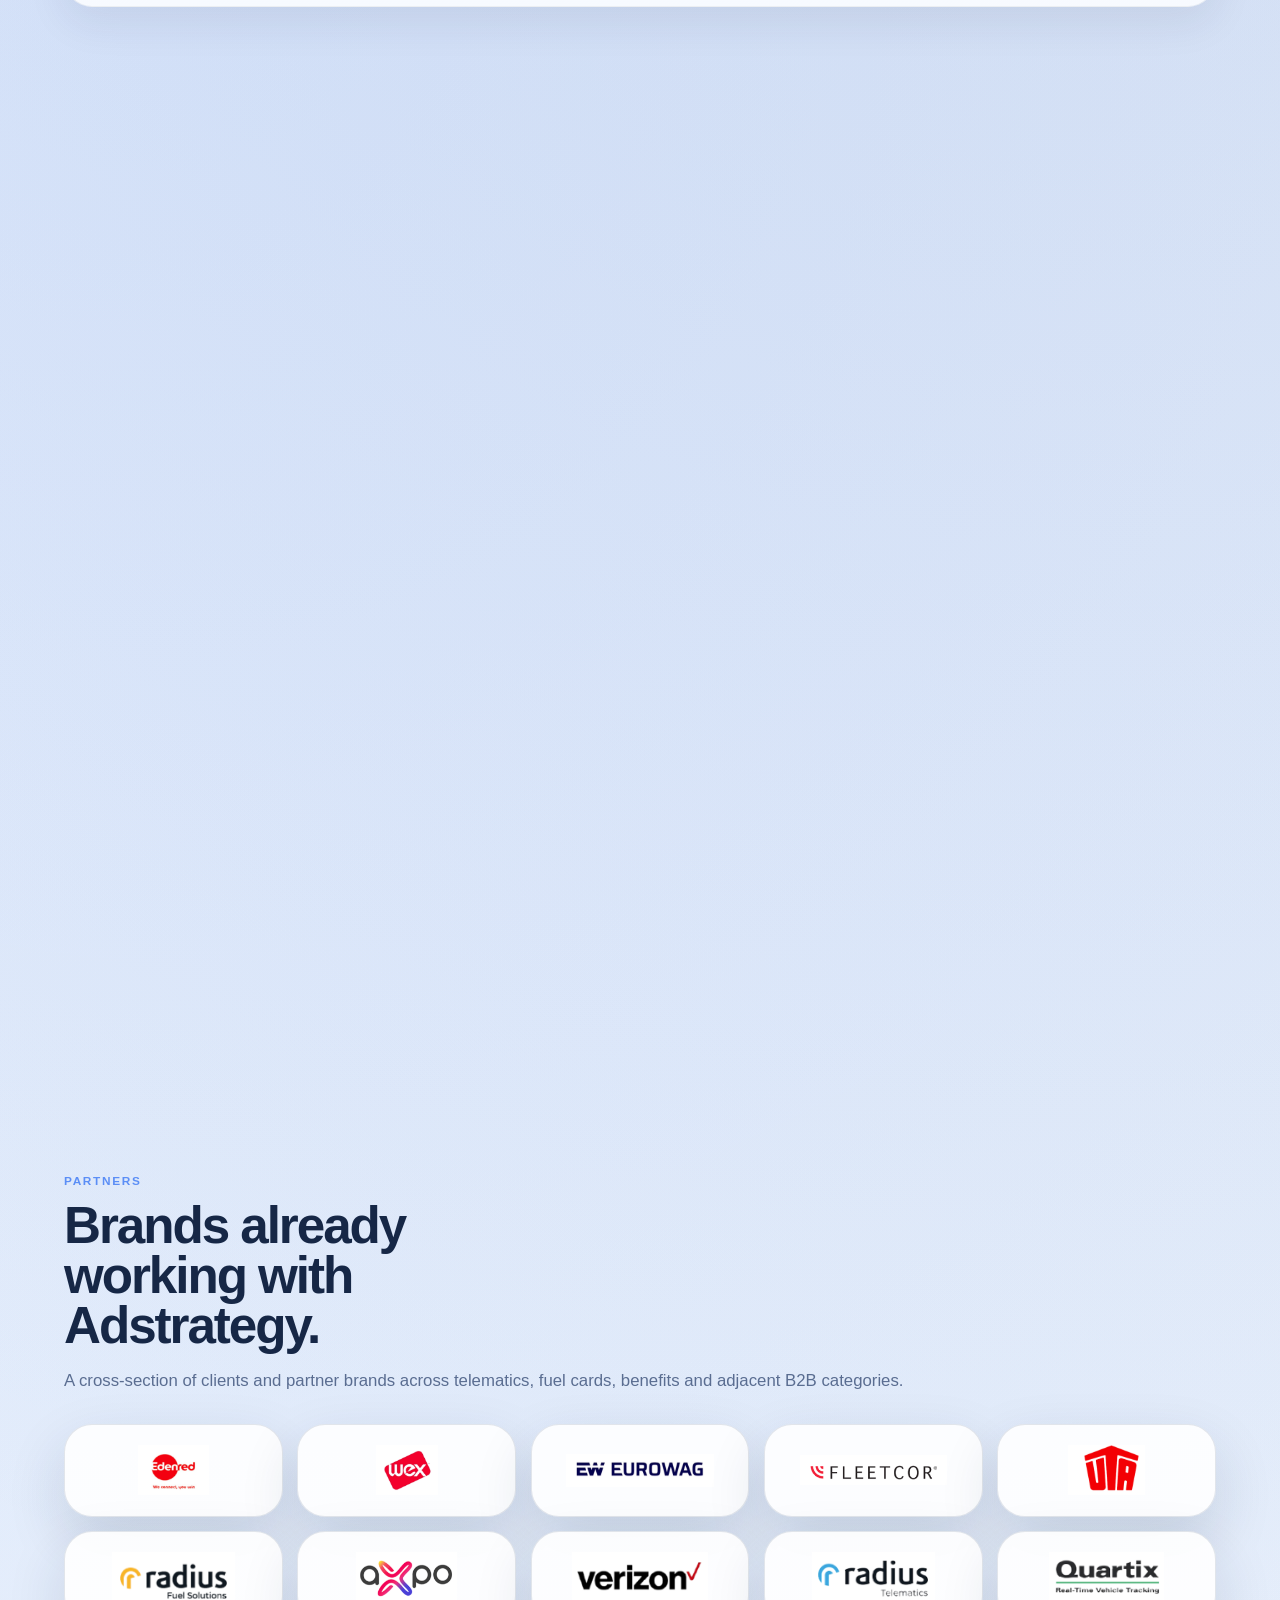
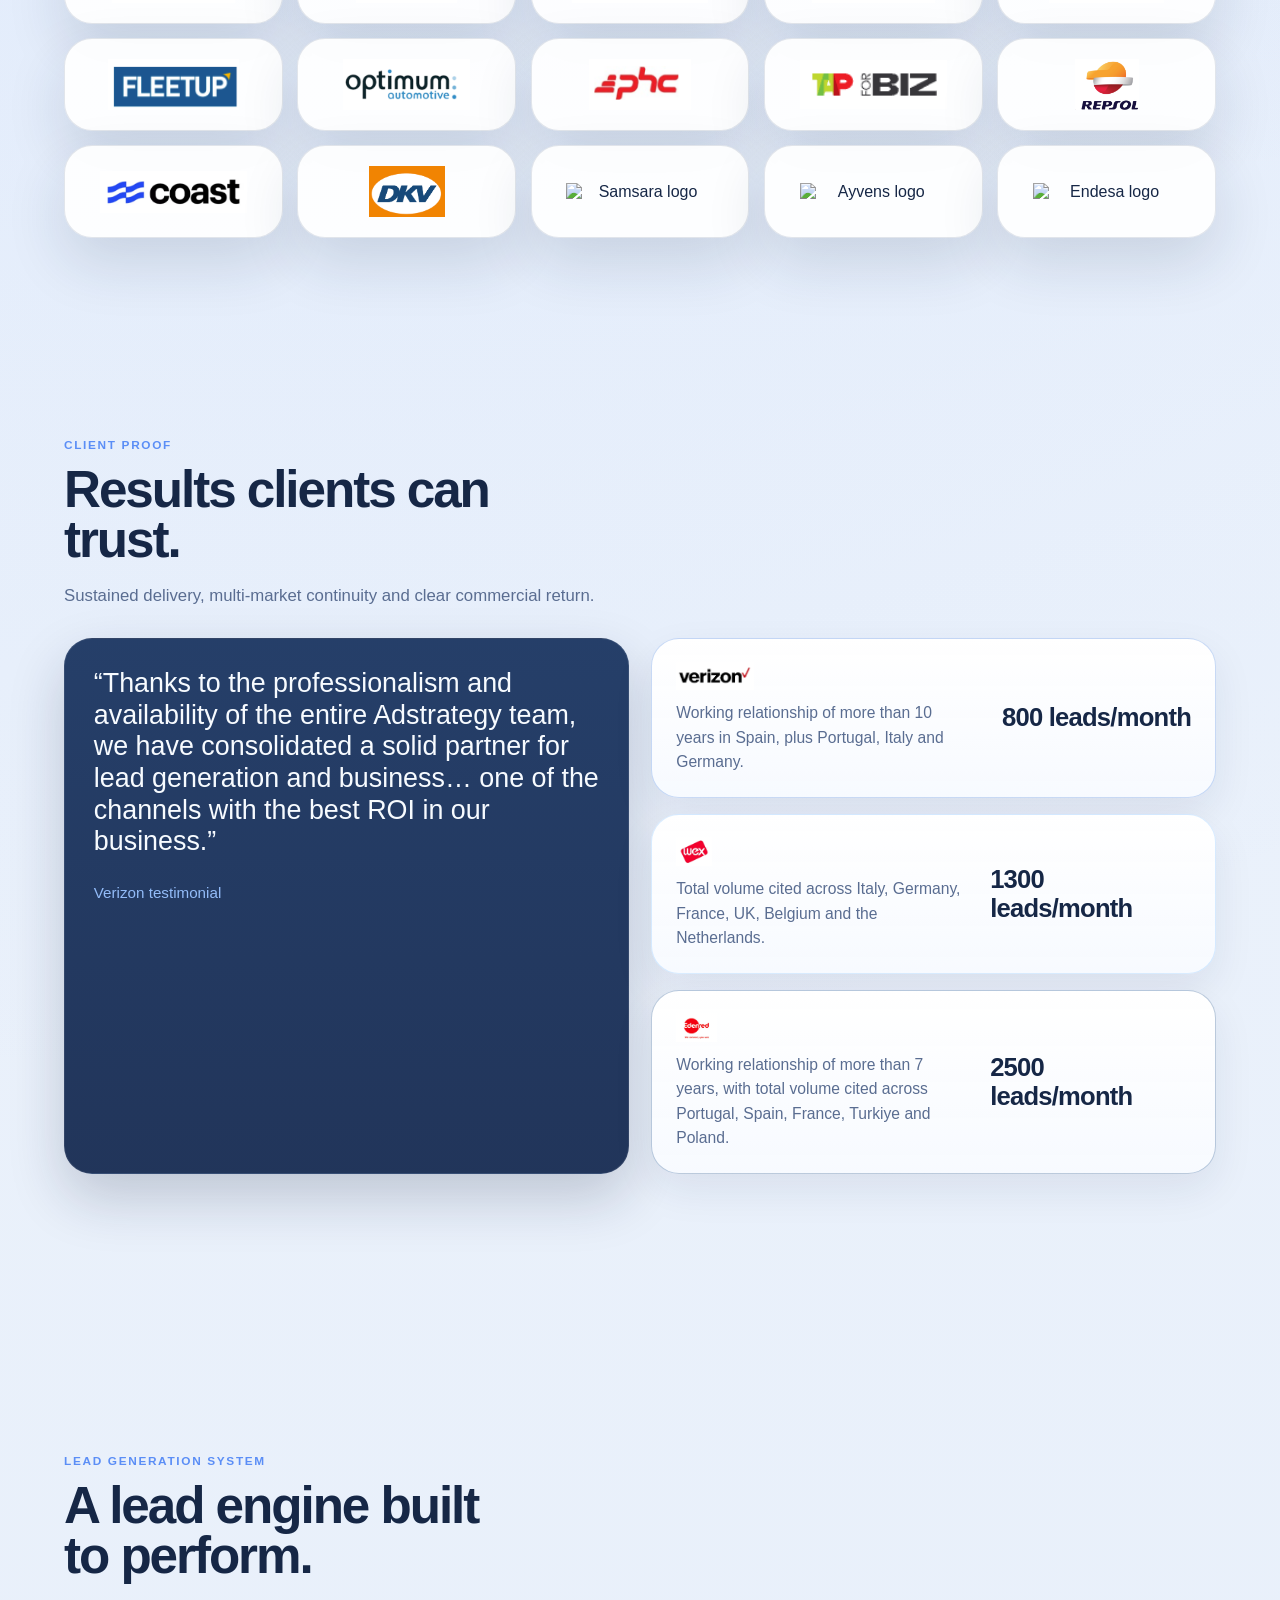
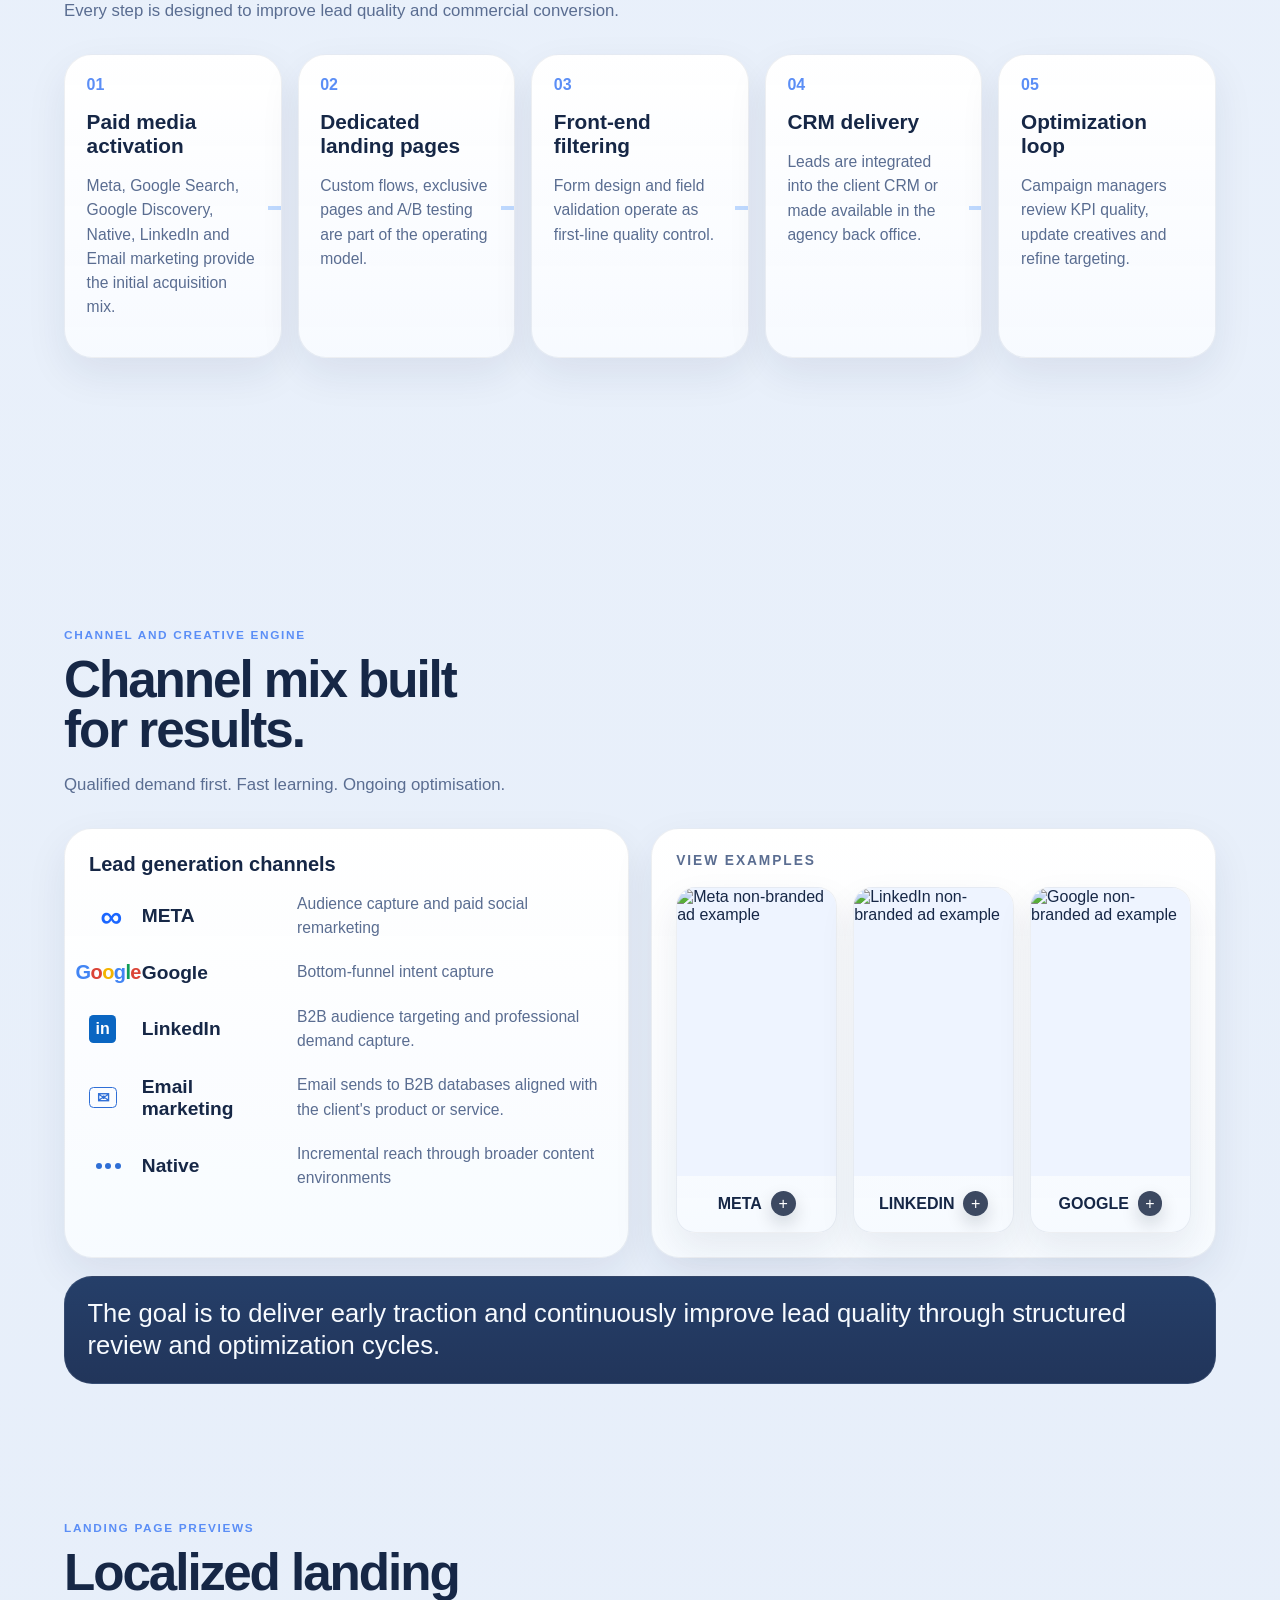
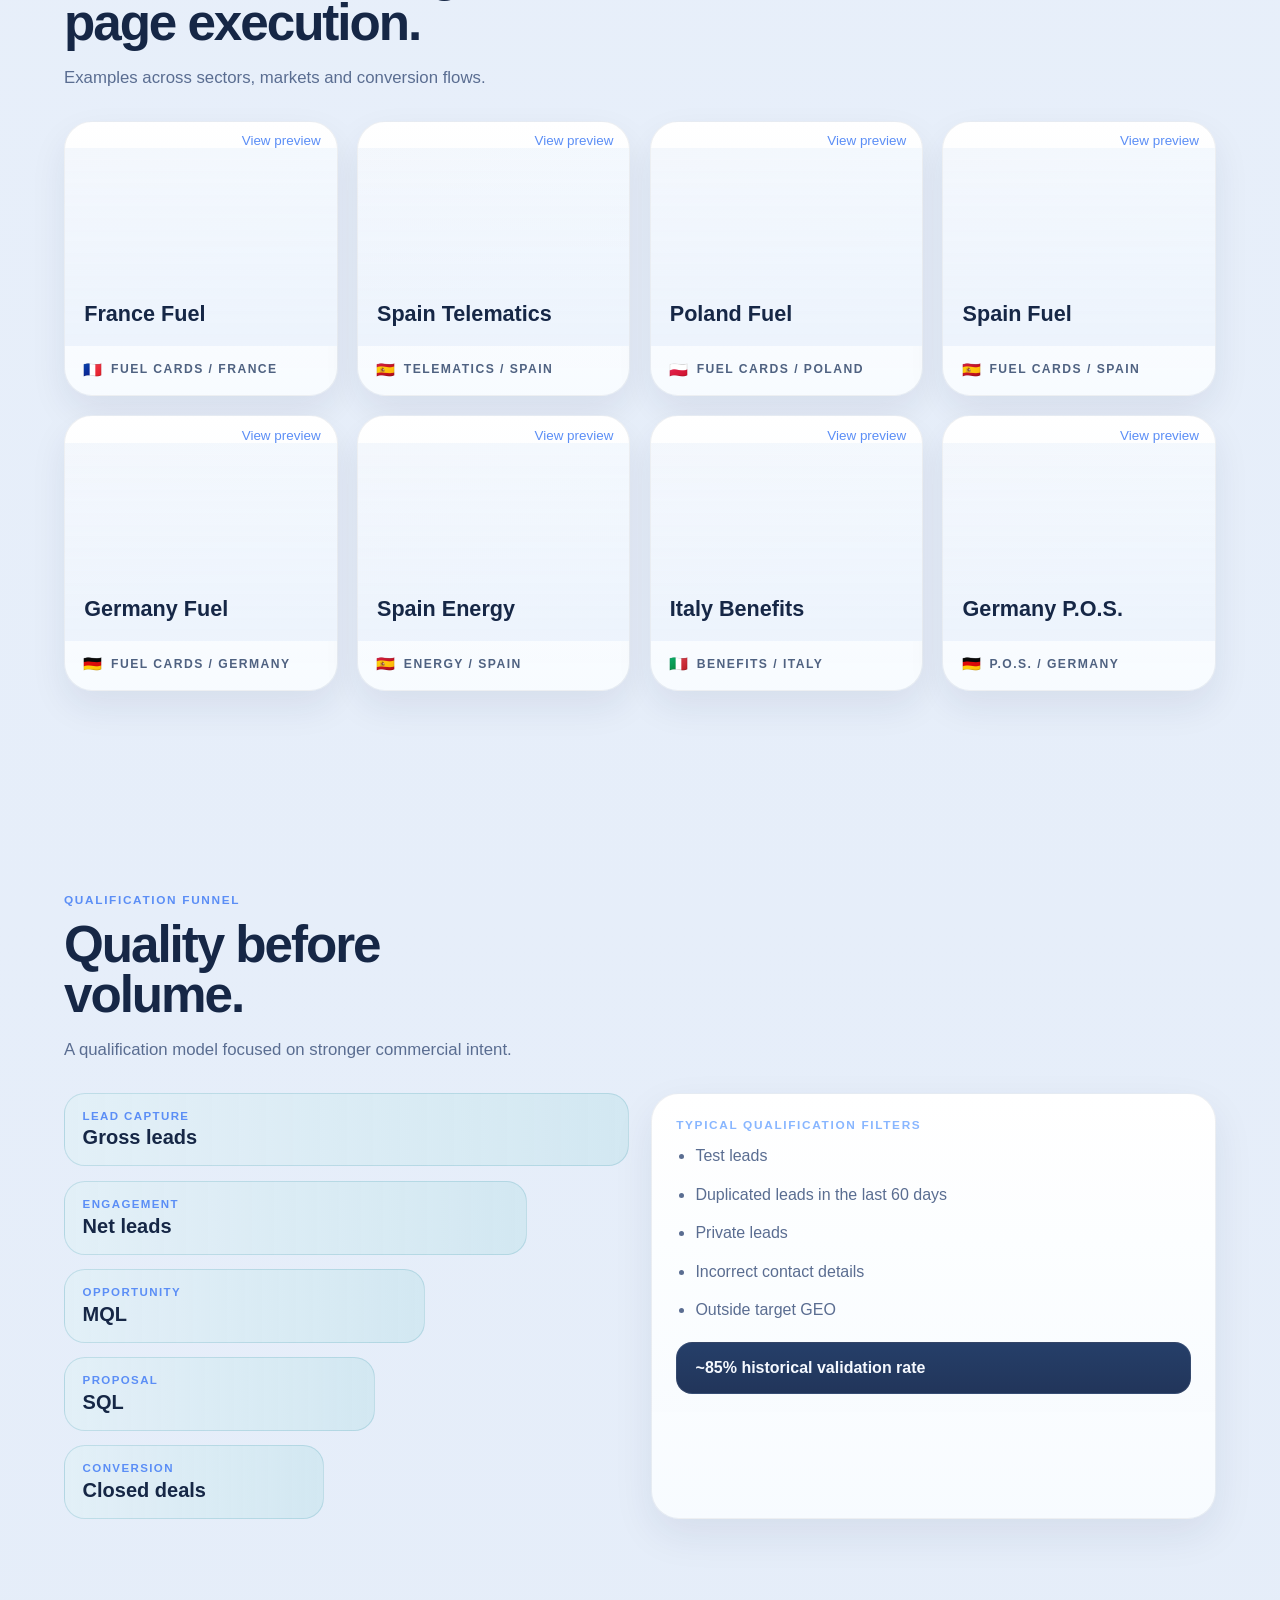
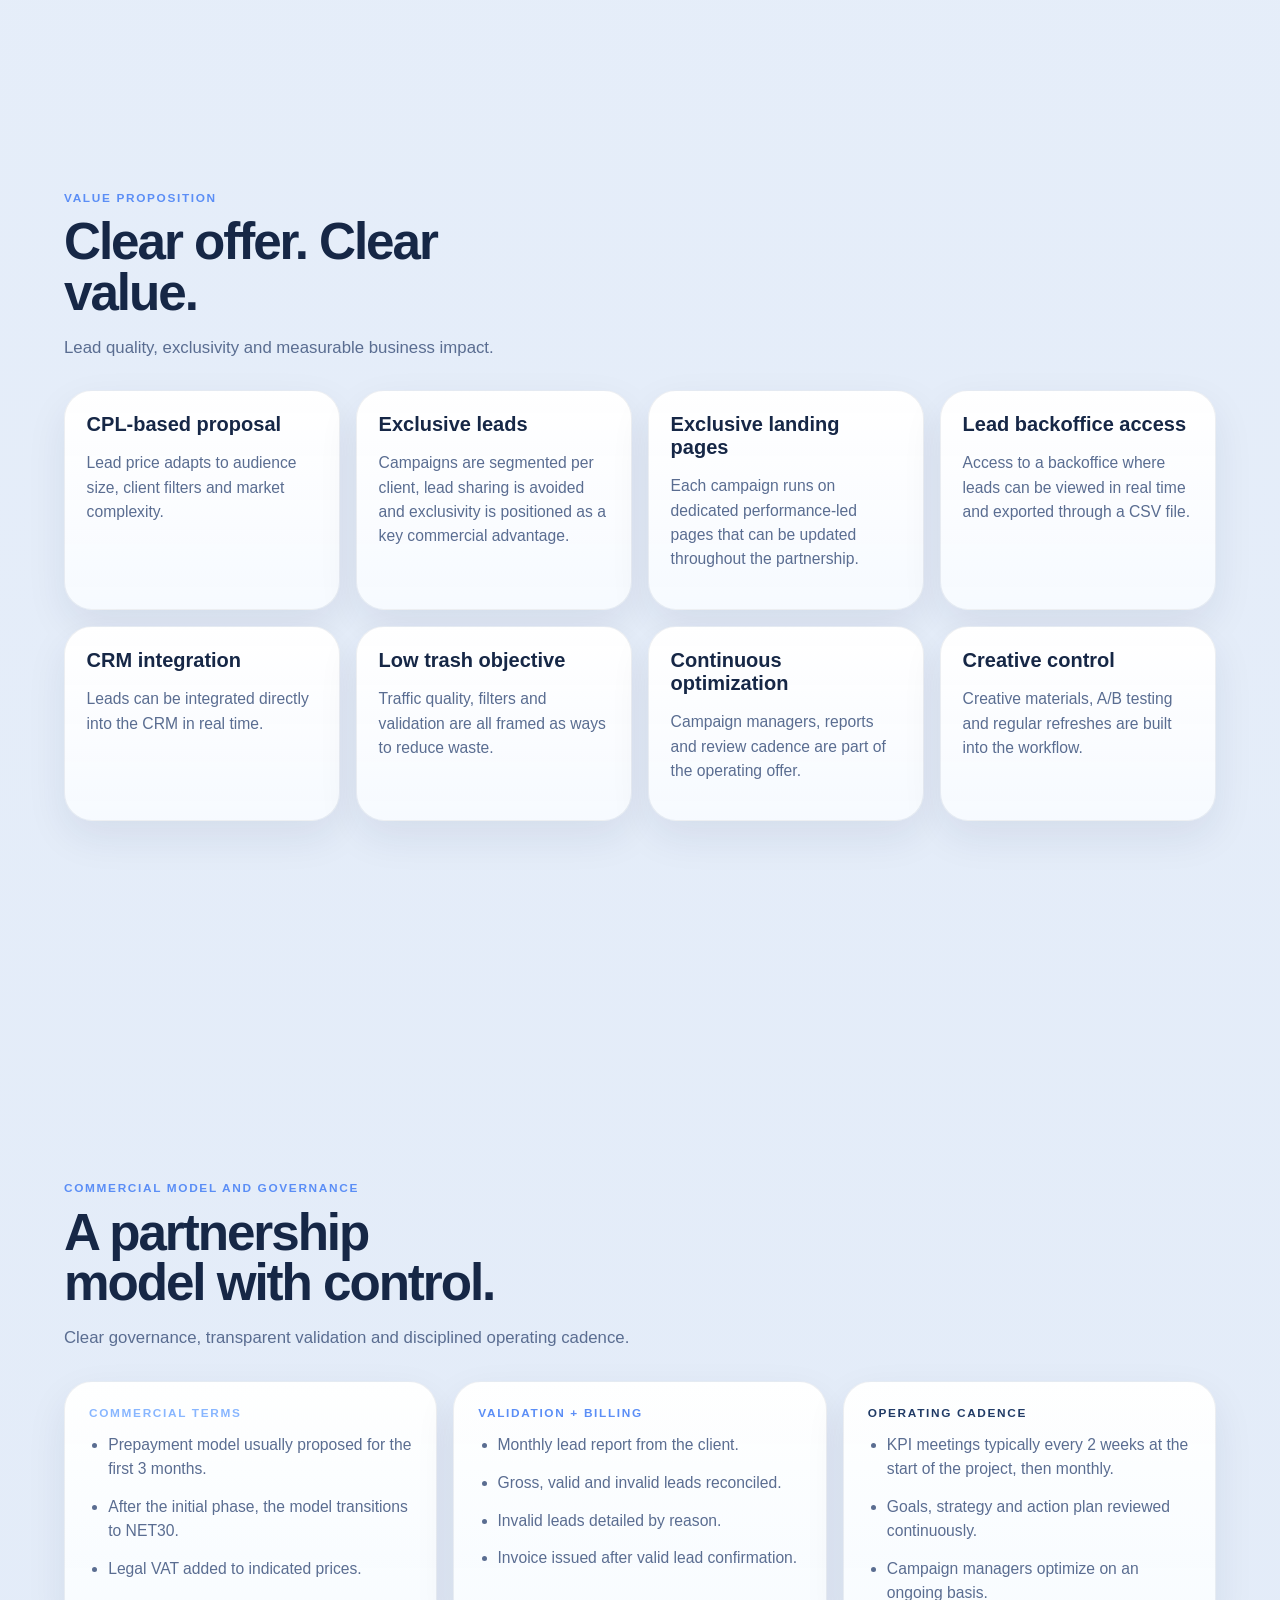
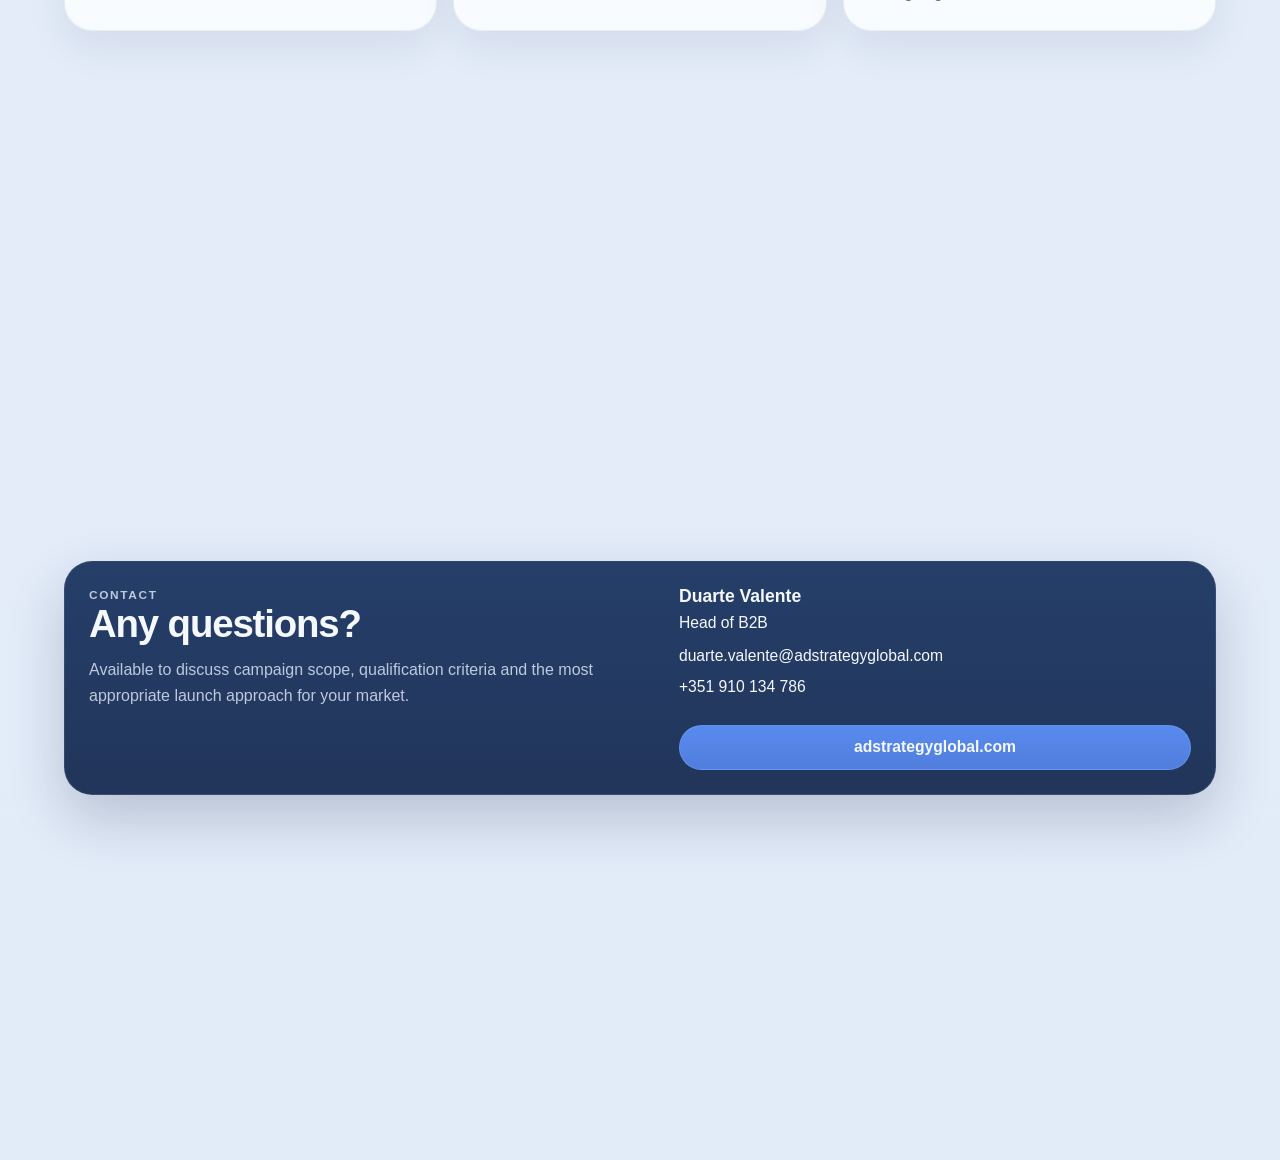
==== commit 33033627: "Update index.html" ====
--- a/index.html
+++ b/index.html
@@ -2010,7 +2010,7 @@
                 </footer>
               </article>
               <article class="creative-card">
-                <img src="/Users/duartevalente/Downloads/linkedin_mockup_b2b.png" alt="LinkedIn non-branded ad example" />
+                <img src="assets/linkedin_mockup_b2b.png" alt="LinkedIn non-branded ad example" />
                 <footer>
                   <strong>LinkedIn</strong>
                   <span class="creative-plus" aria-hidden="true">+</span>
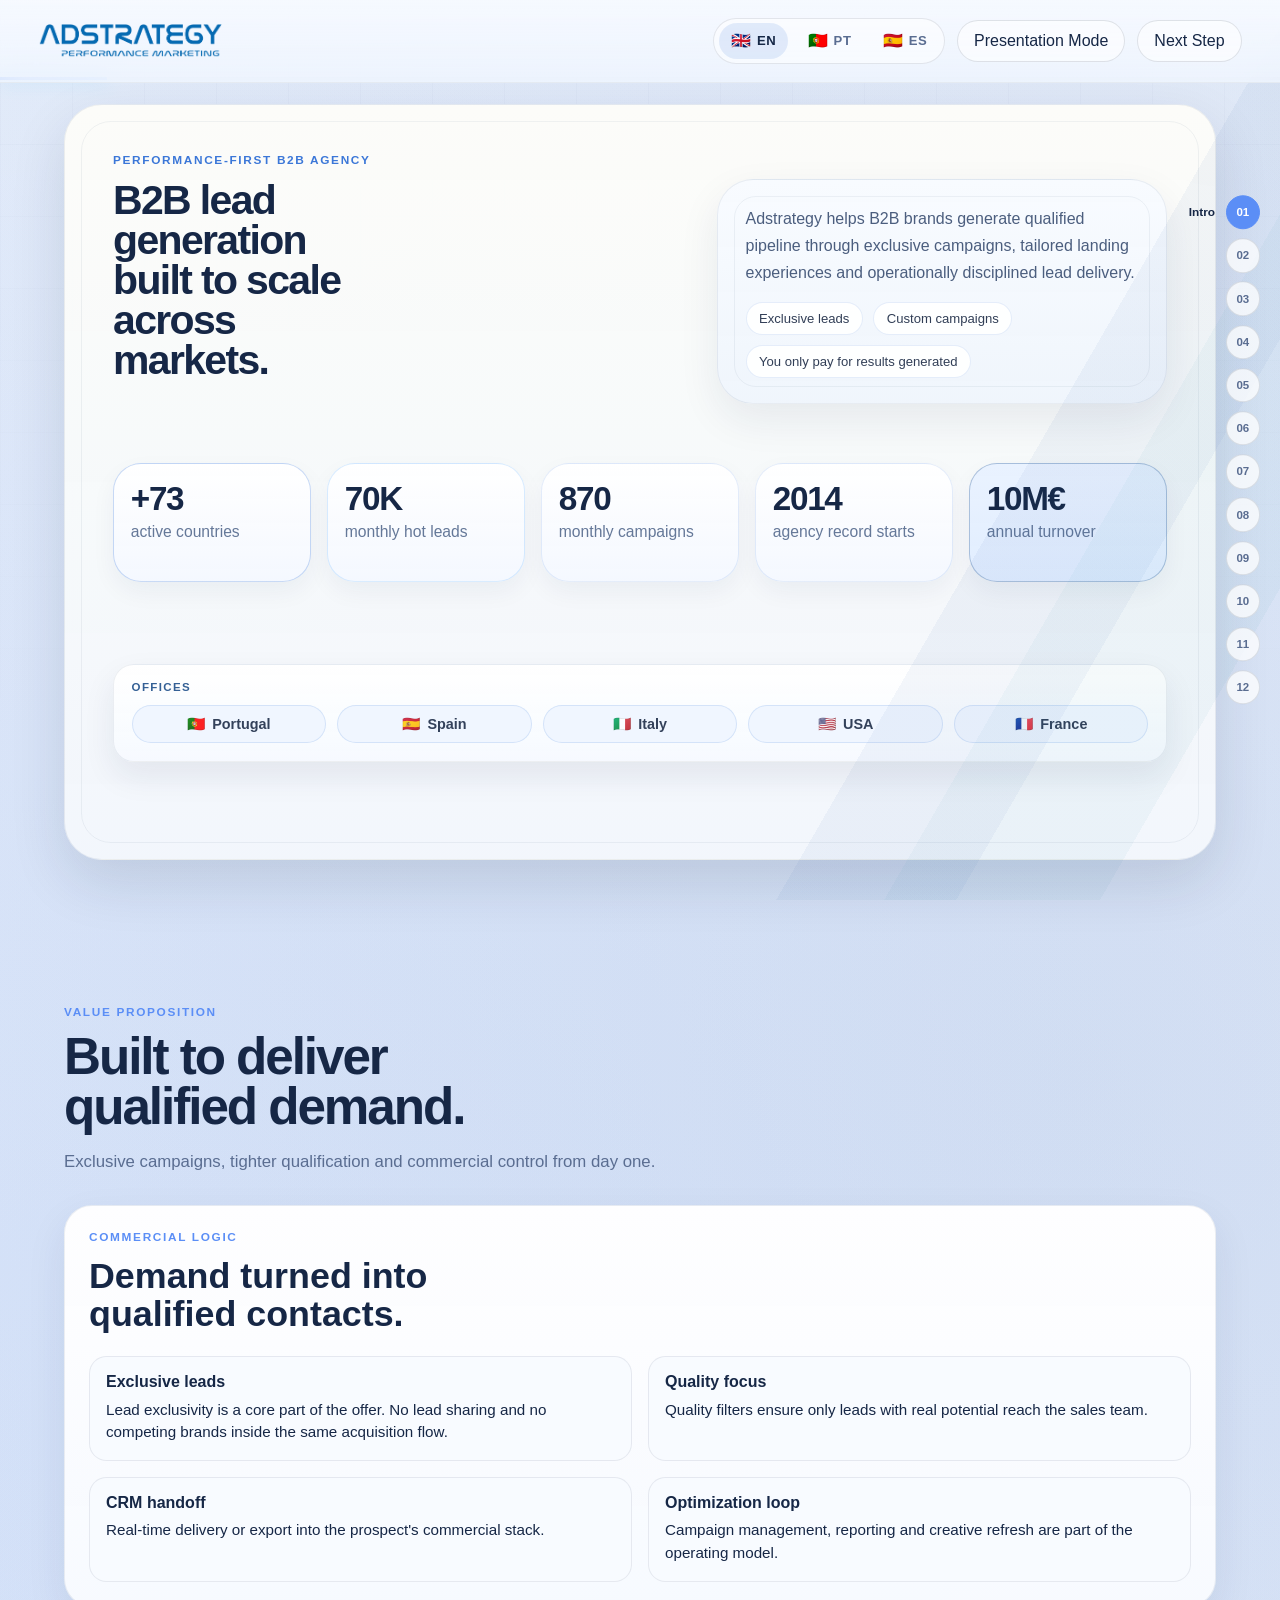
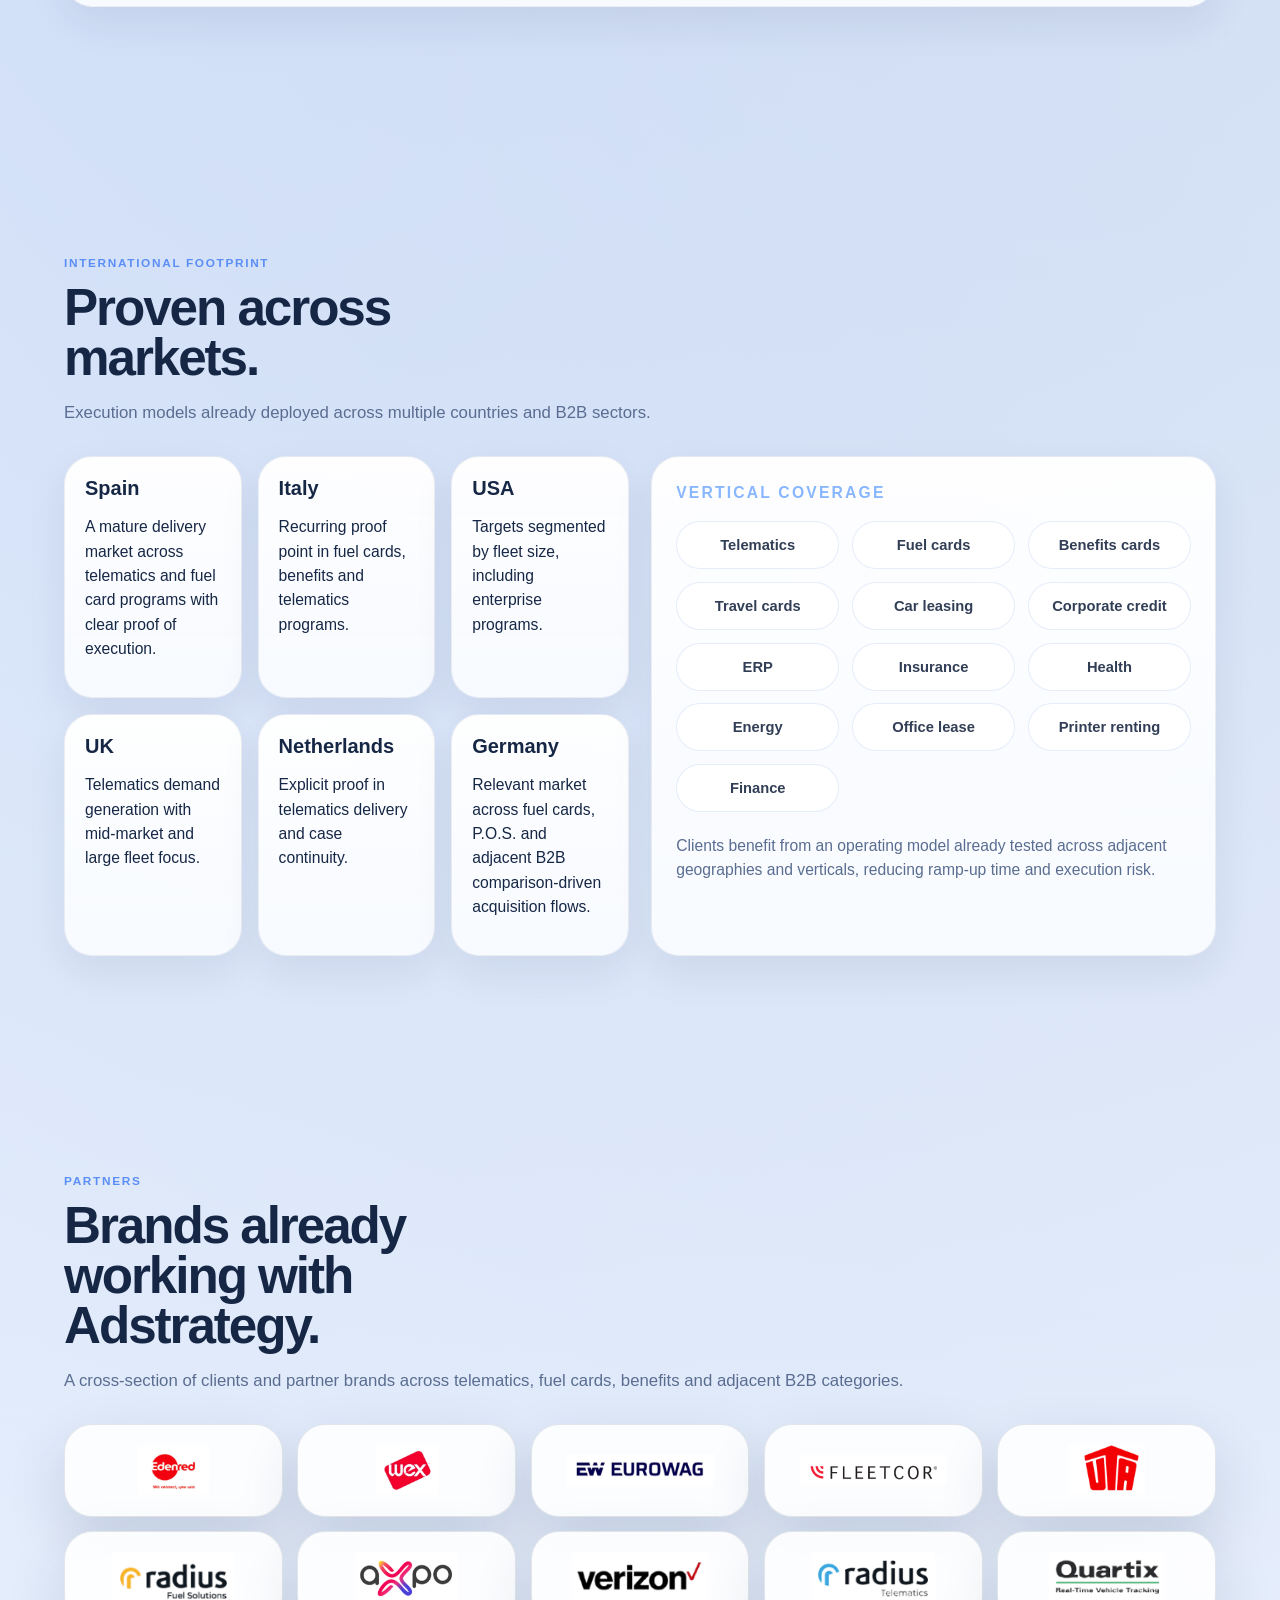
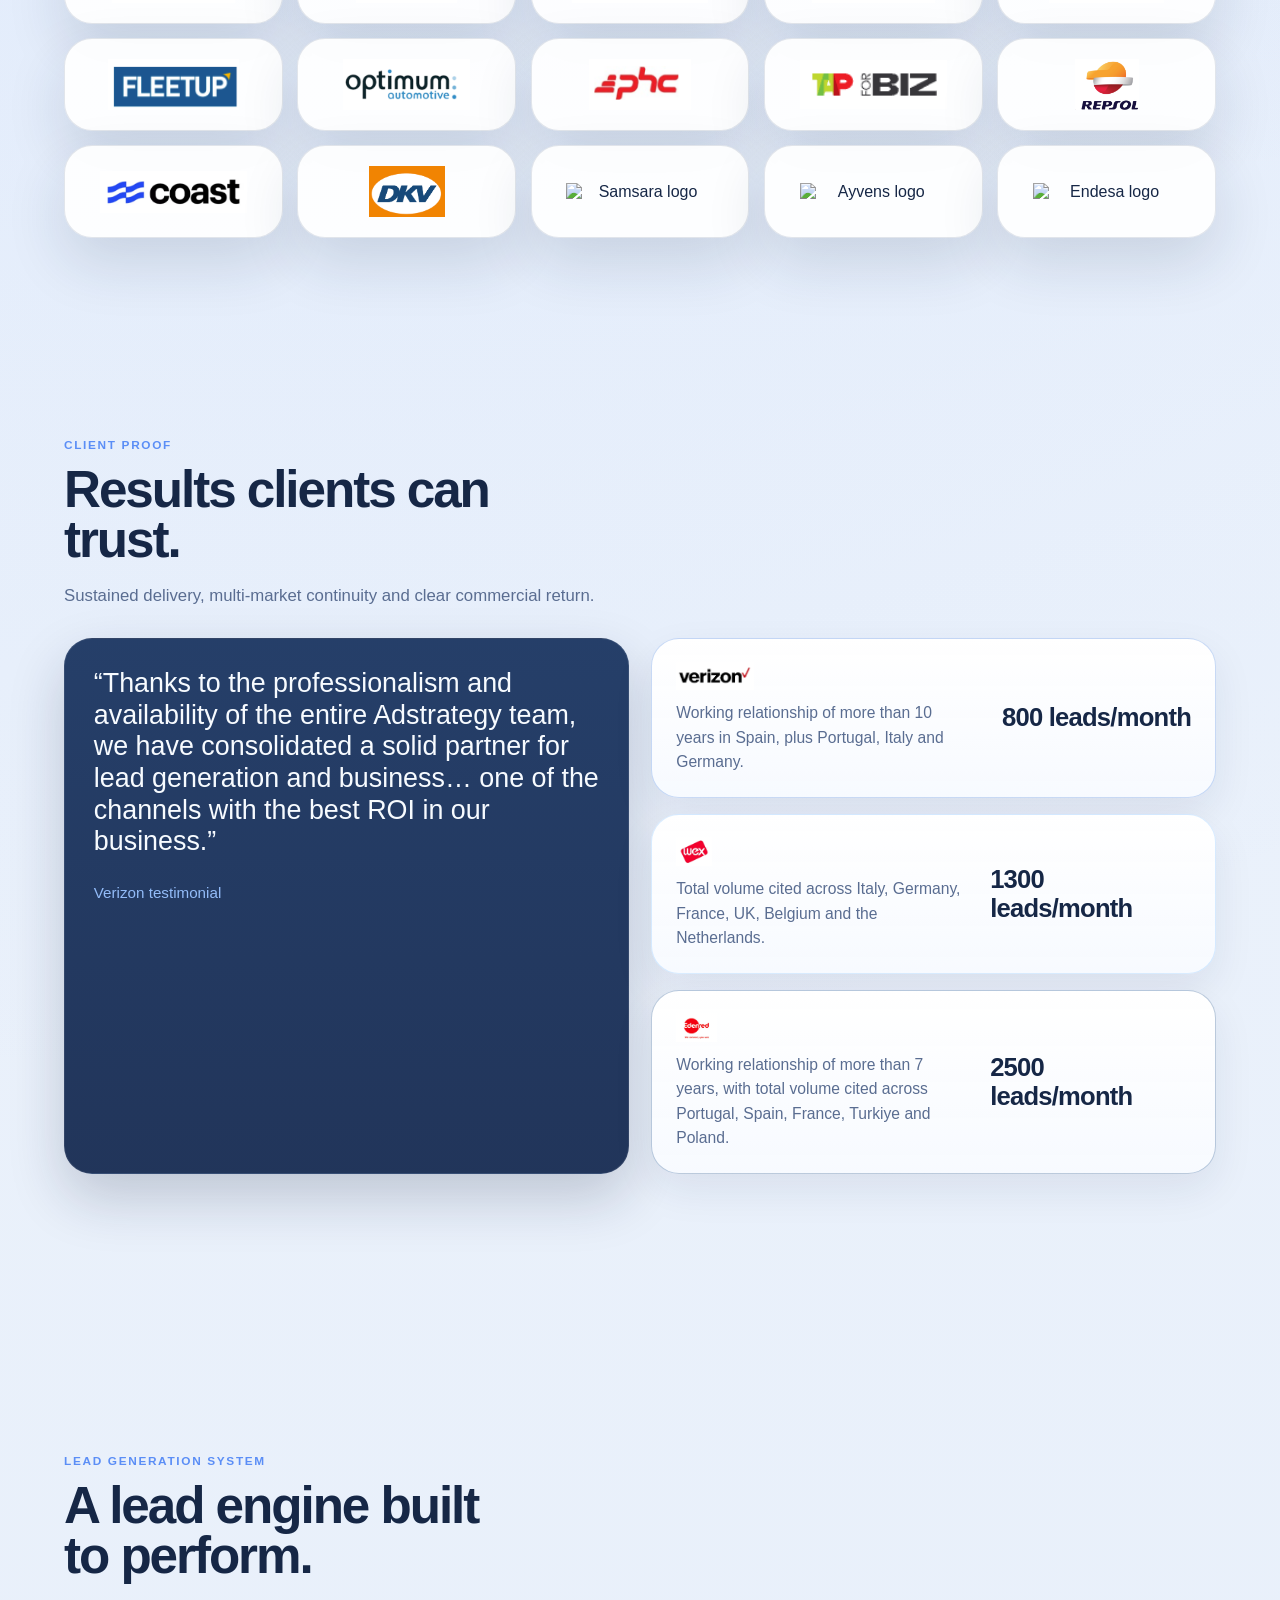
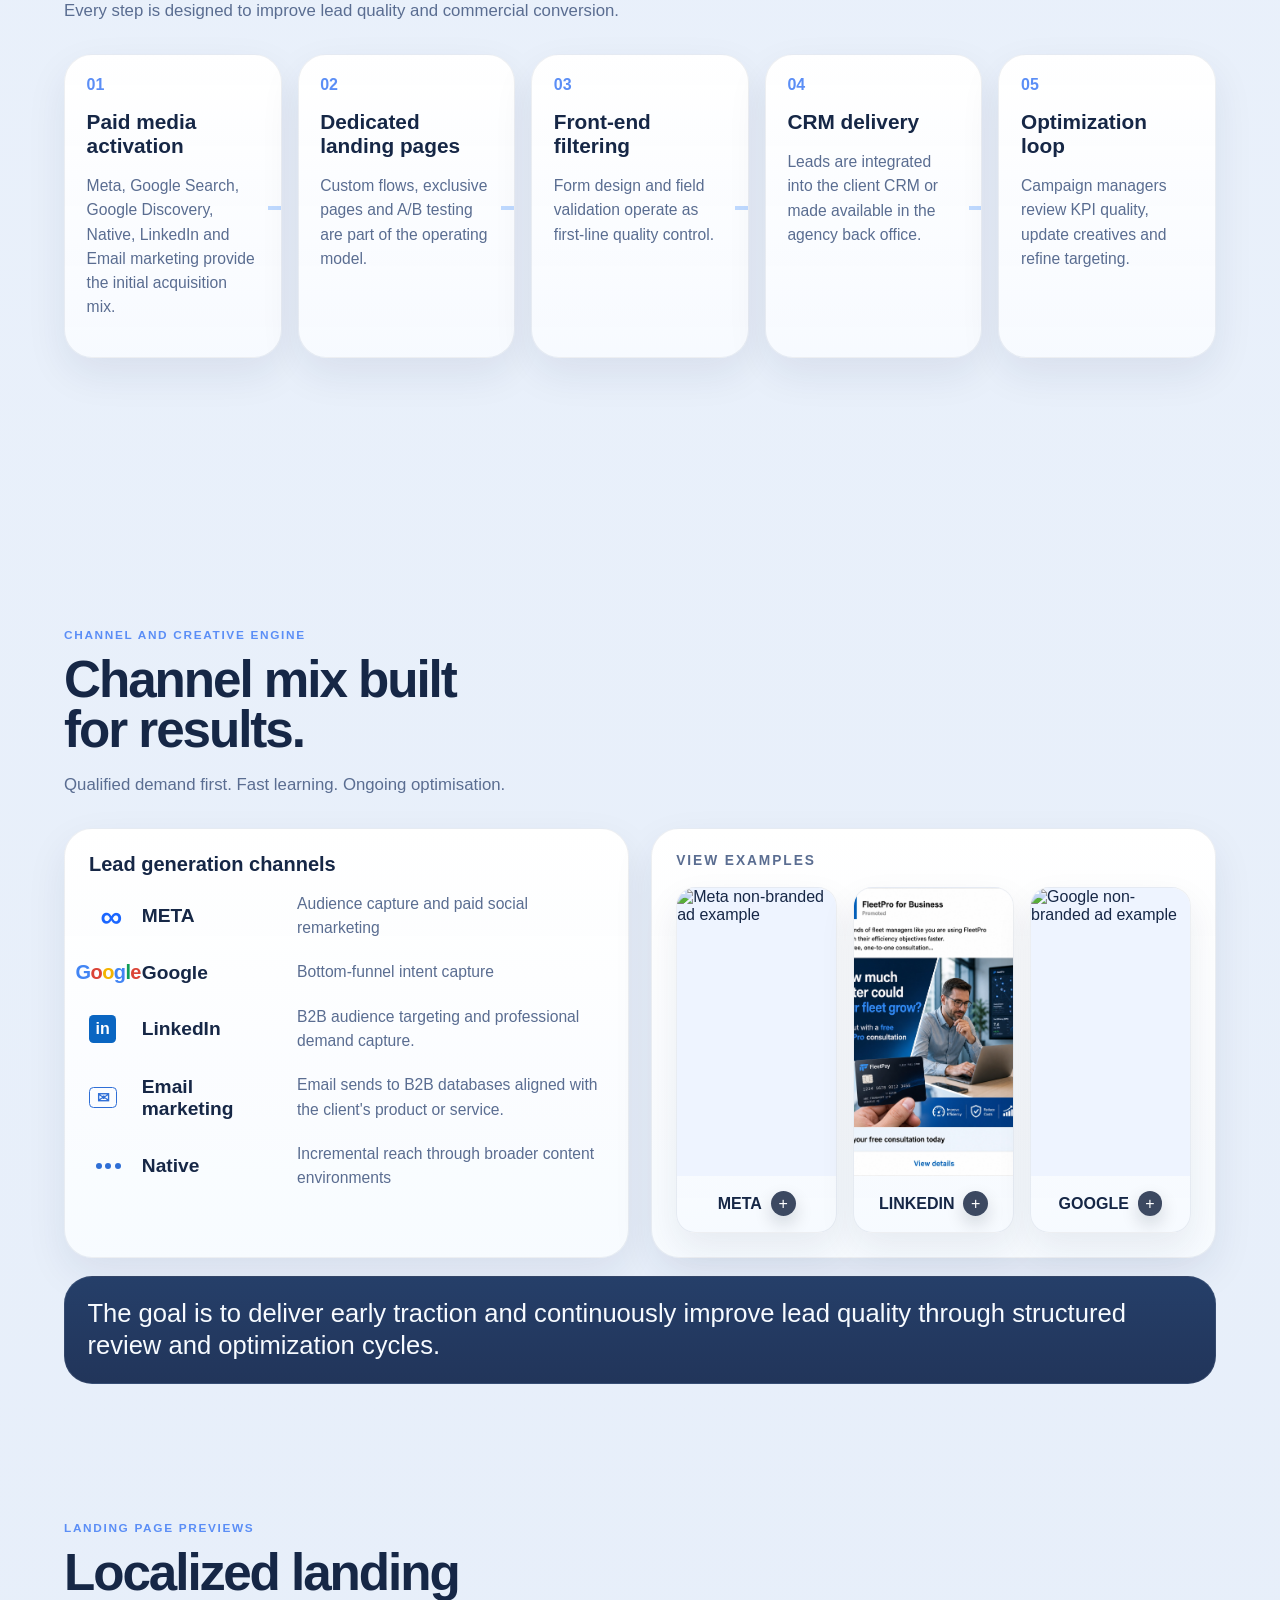
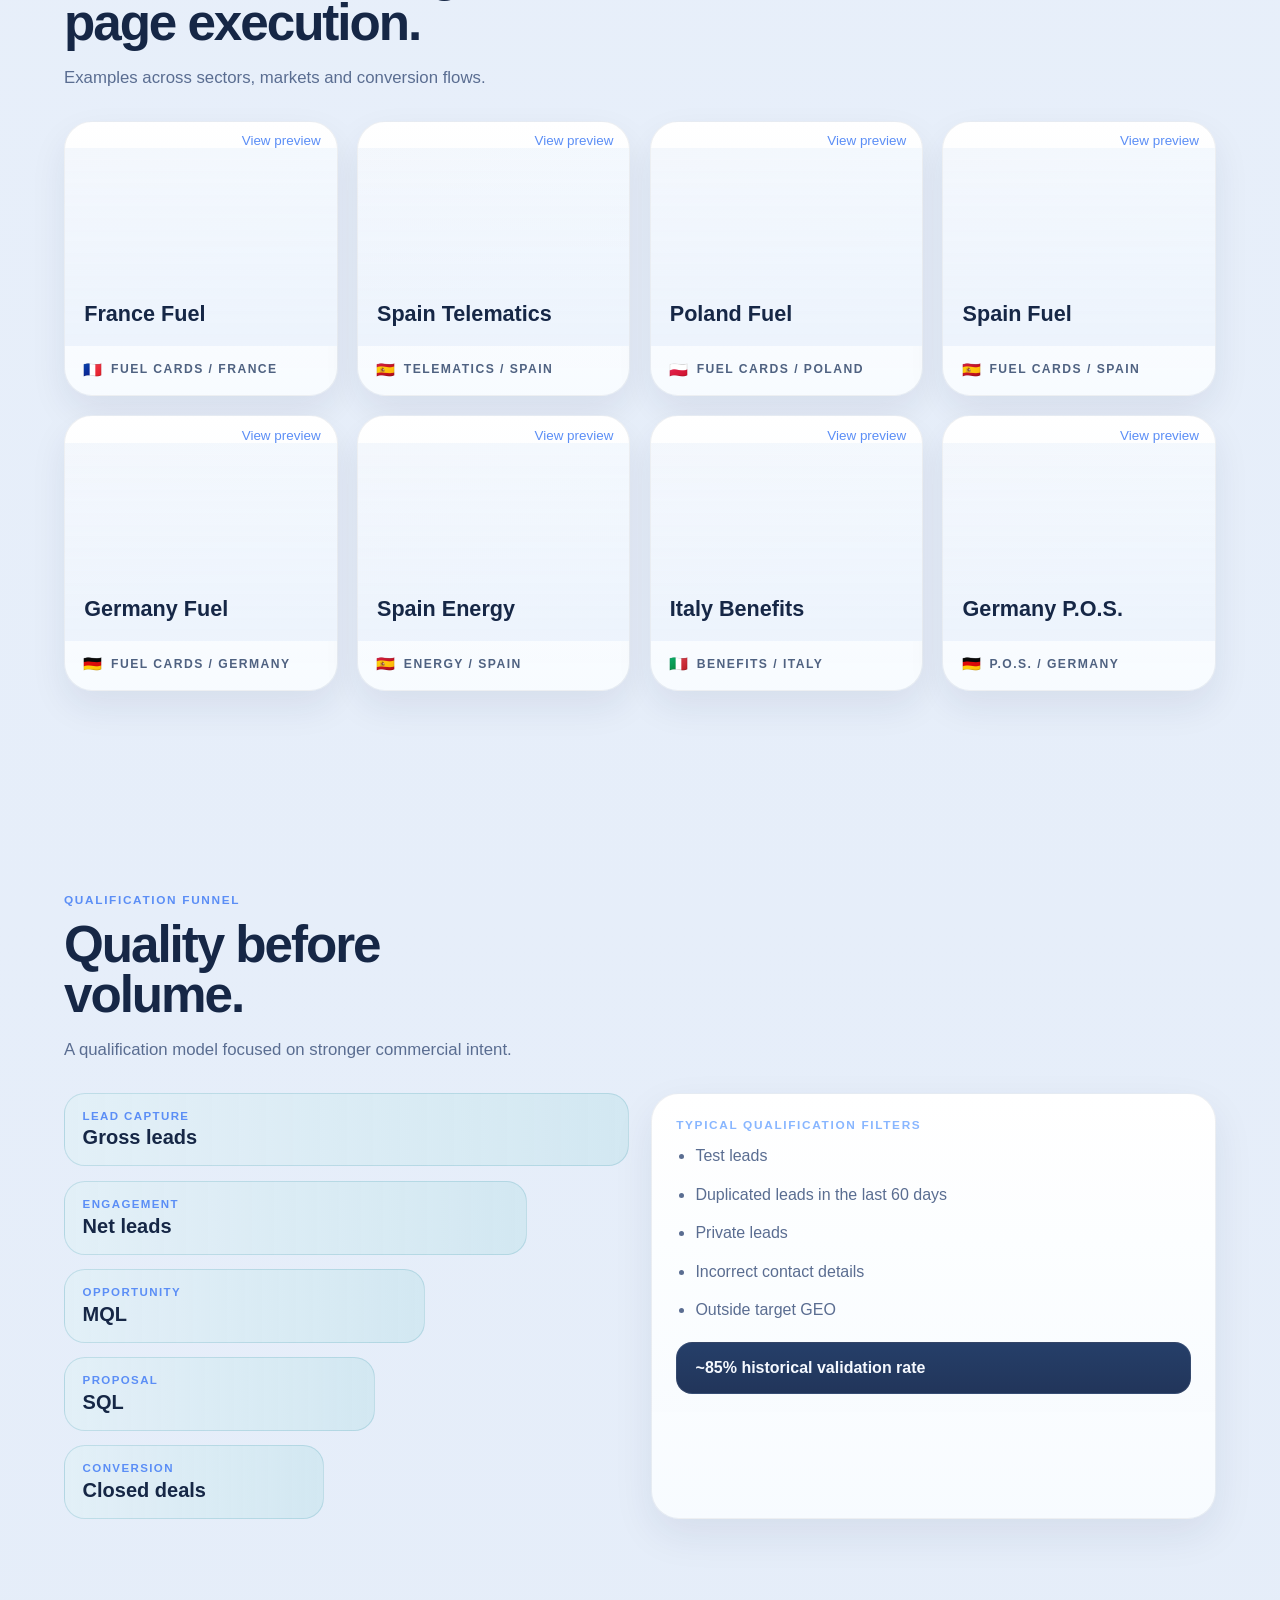
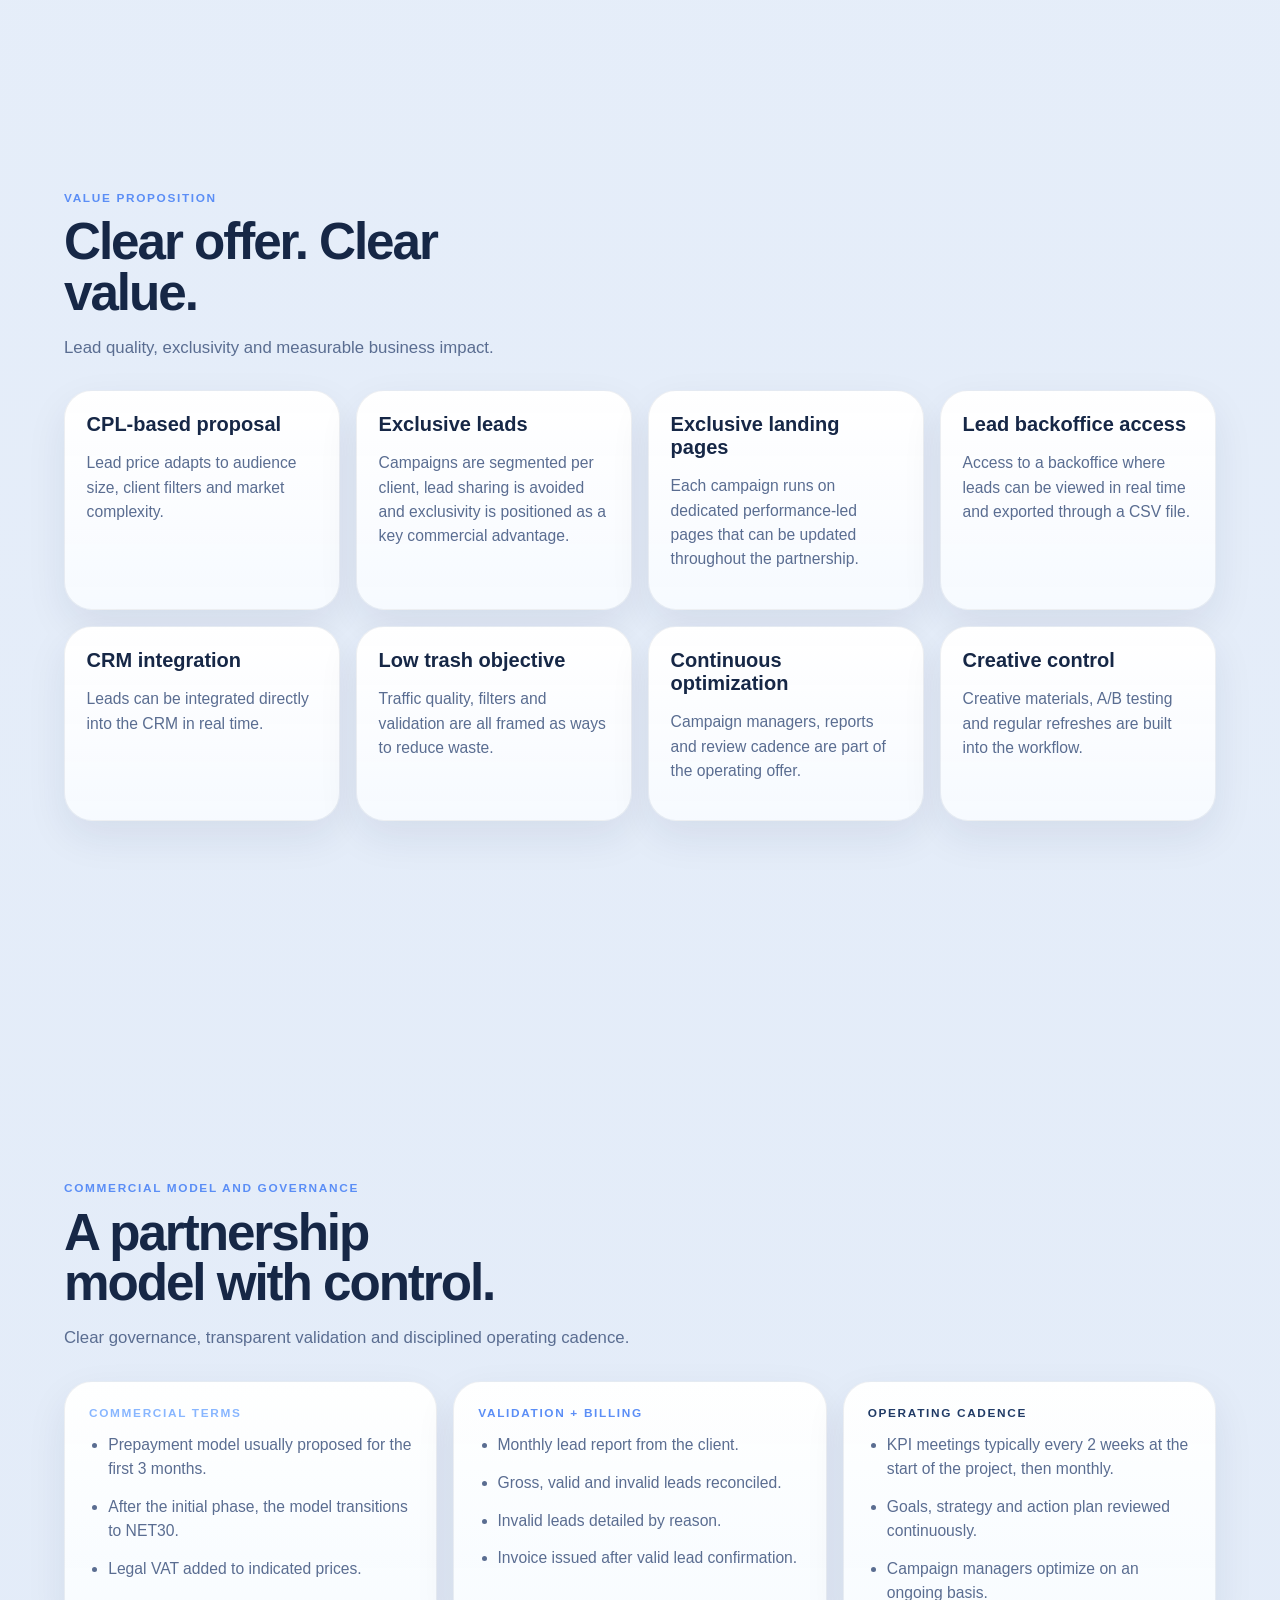
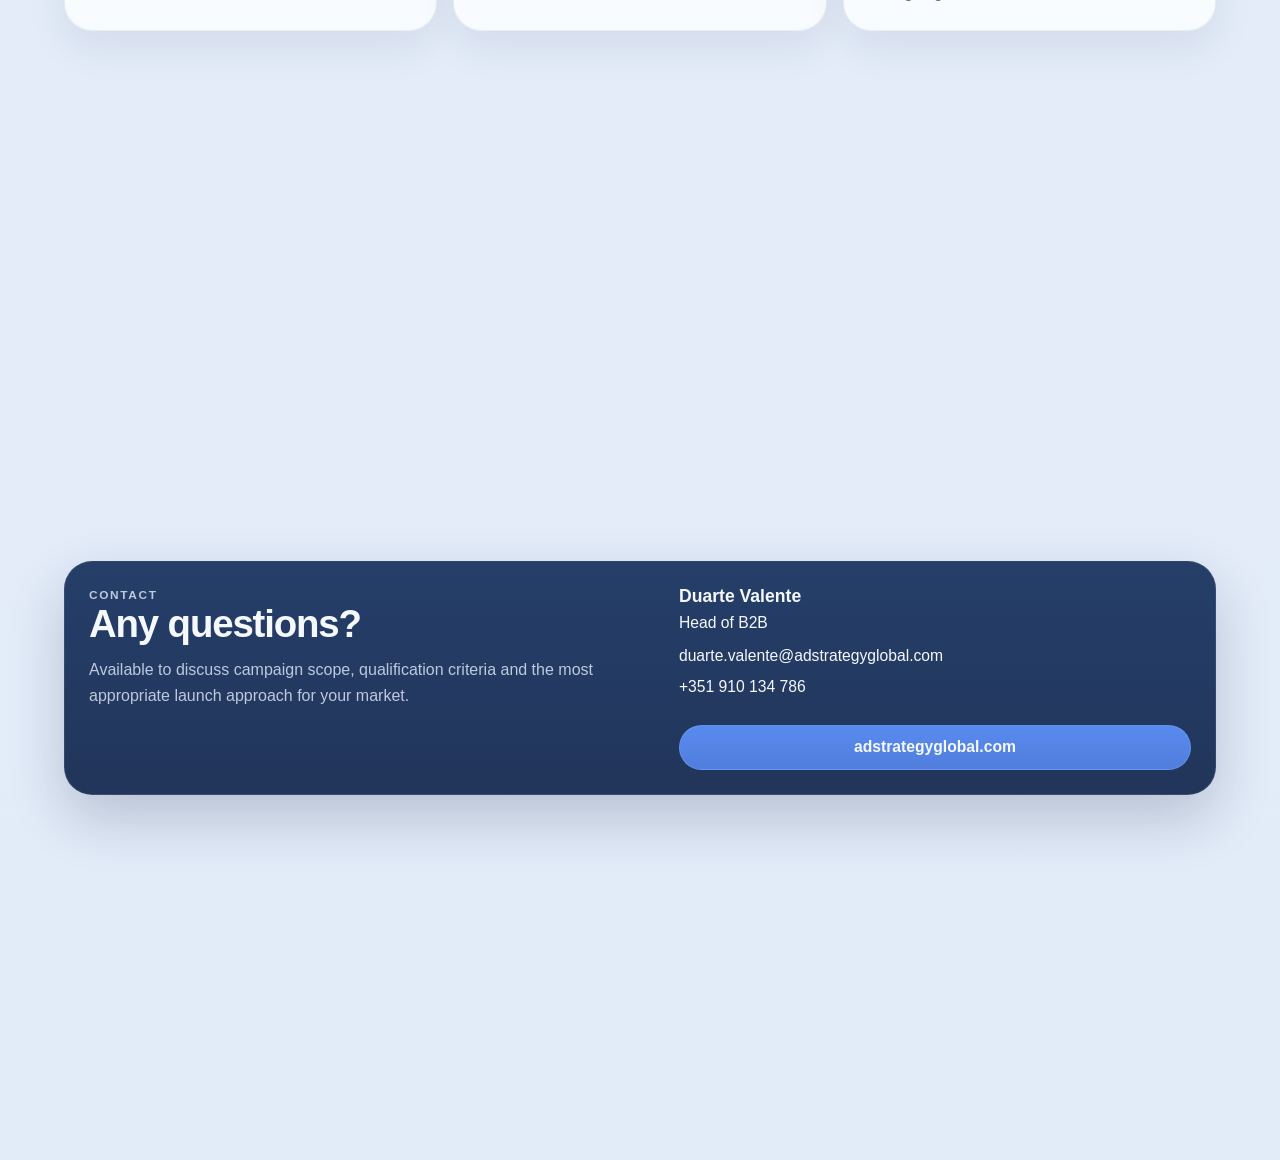
==== commit 417f3fc0: "Update index.html" ====
--- a/index.html
+++ b/index.html
@@ -2010,7 +2010,7 @@
                 </footer>
               </article>
               <article class="creative-card">
-                <img src="assets/linkedin_mockup_b2b.png" alt="LinkedIn non-branded ad example" />
+                <img src="assets/nonbranded-linkedin.png" alt="LinkedIn non-branded ad example" />
                 <footer>
                   <strong>LinkedIn</strong>
                   <span class="creative-plus" aria-hidden="true">+</span>
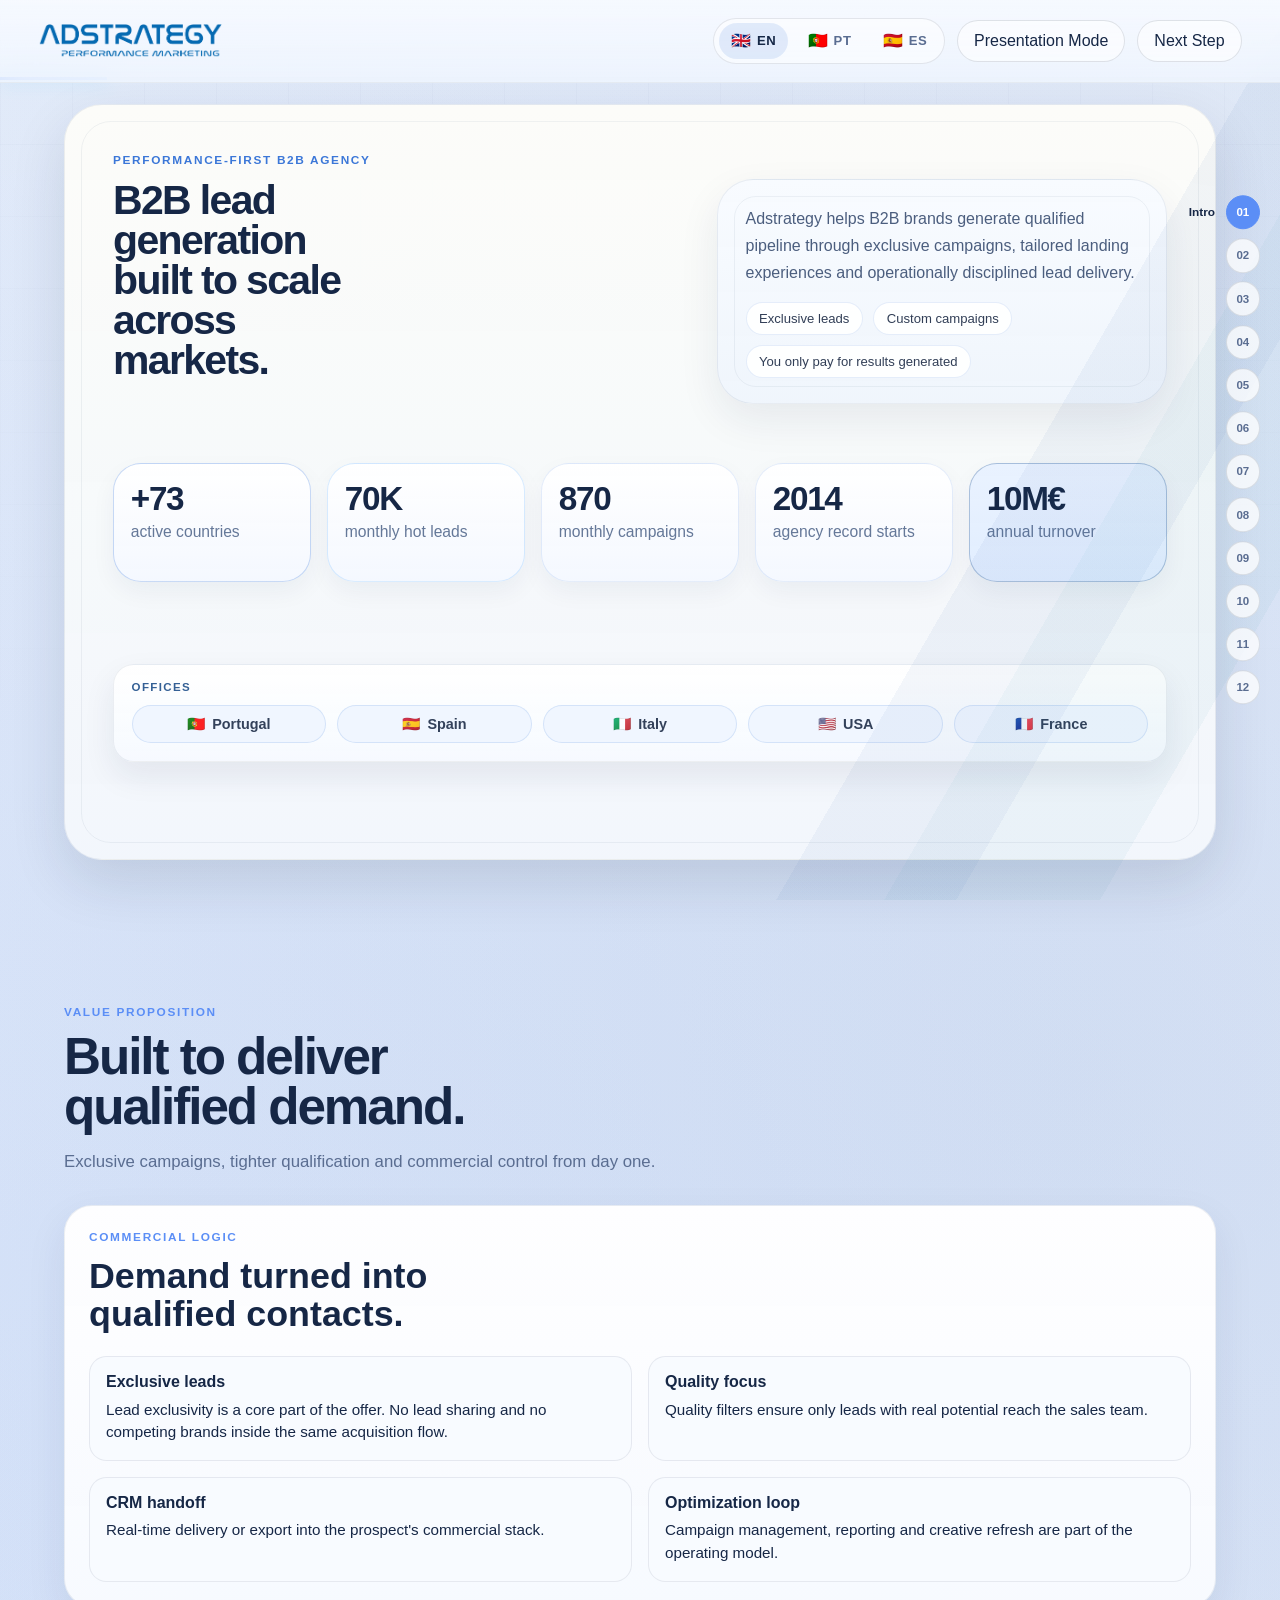
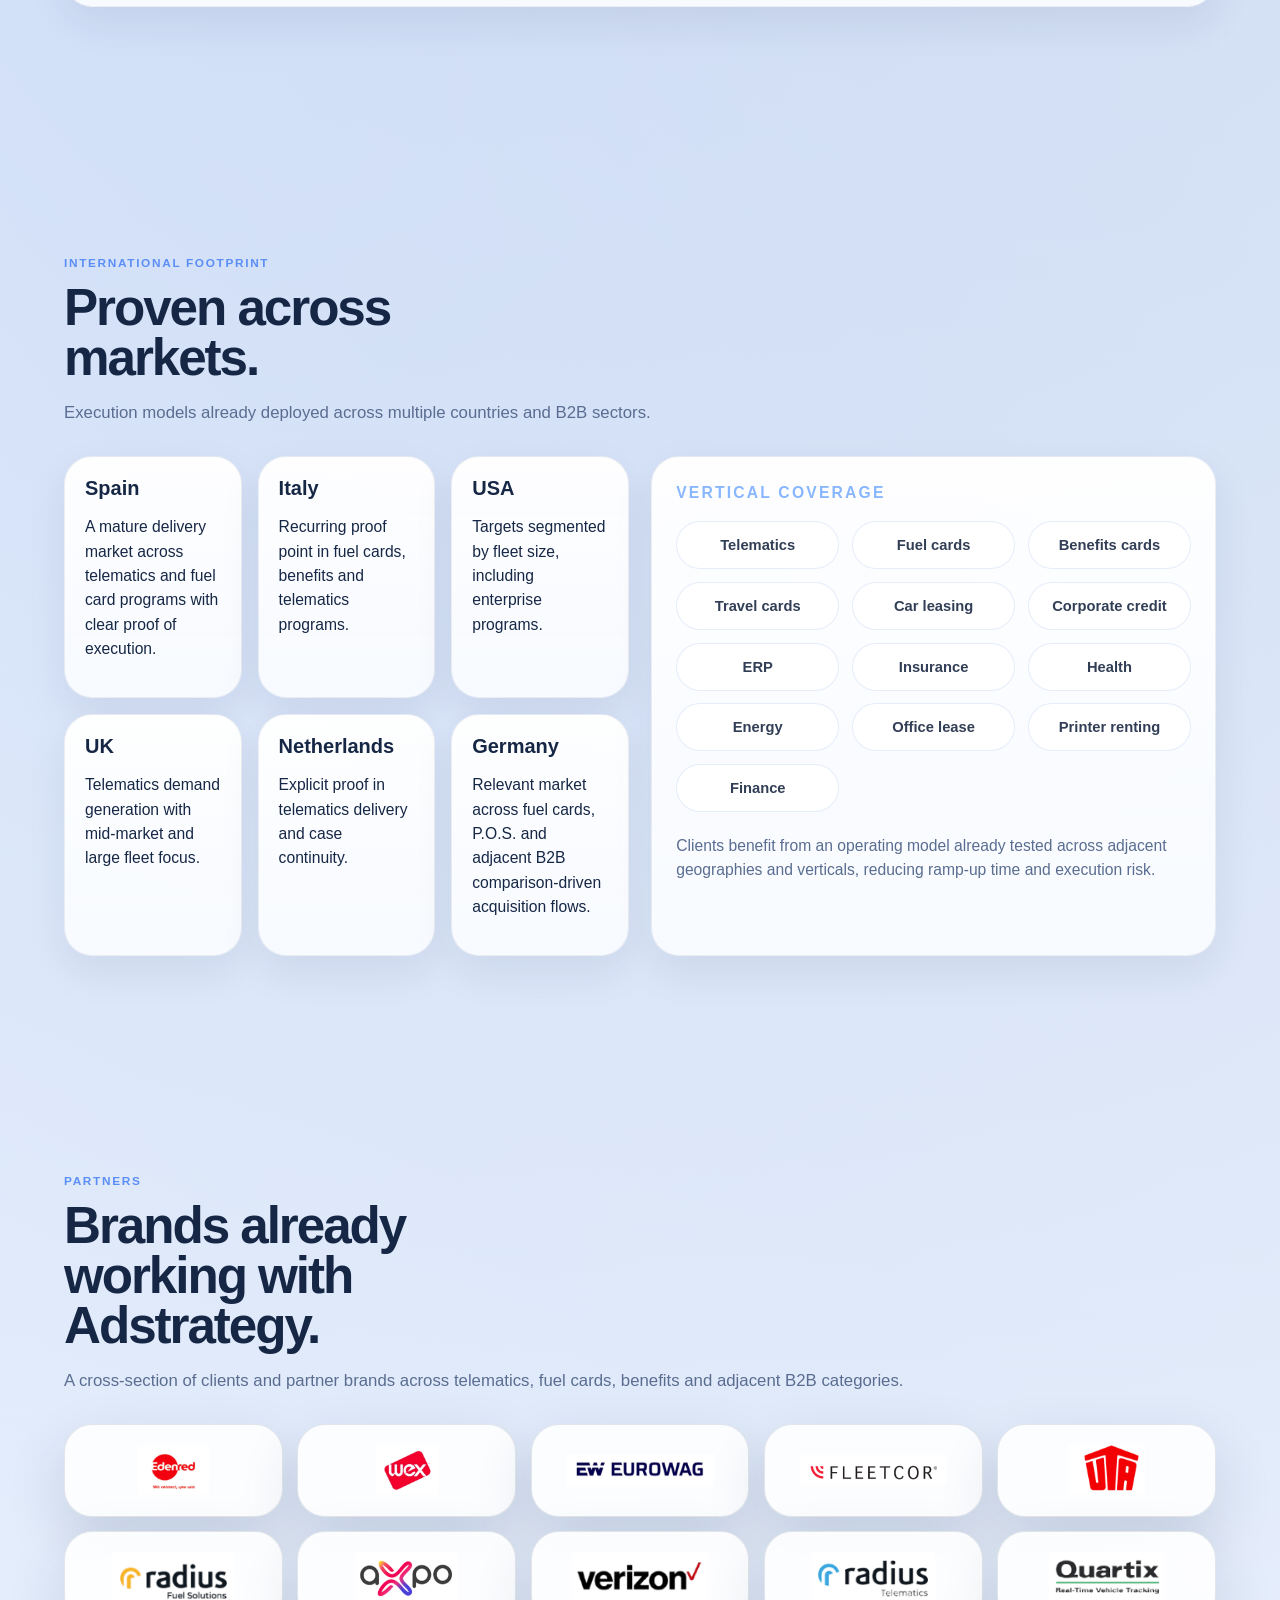
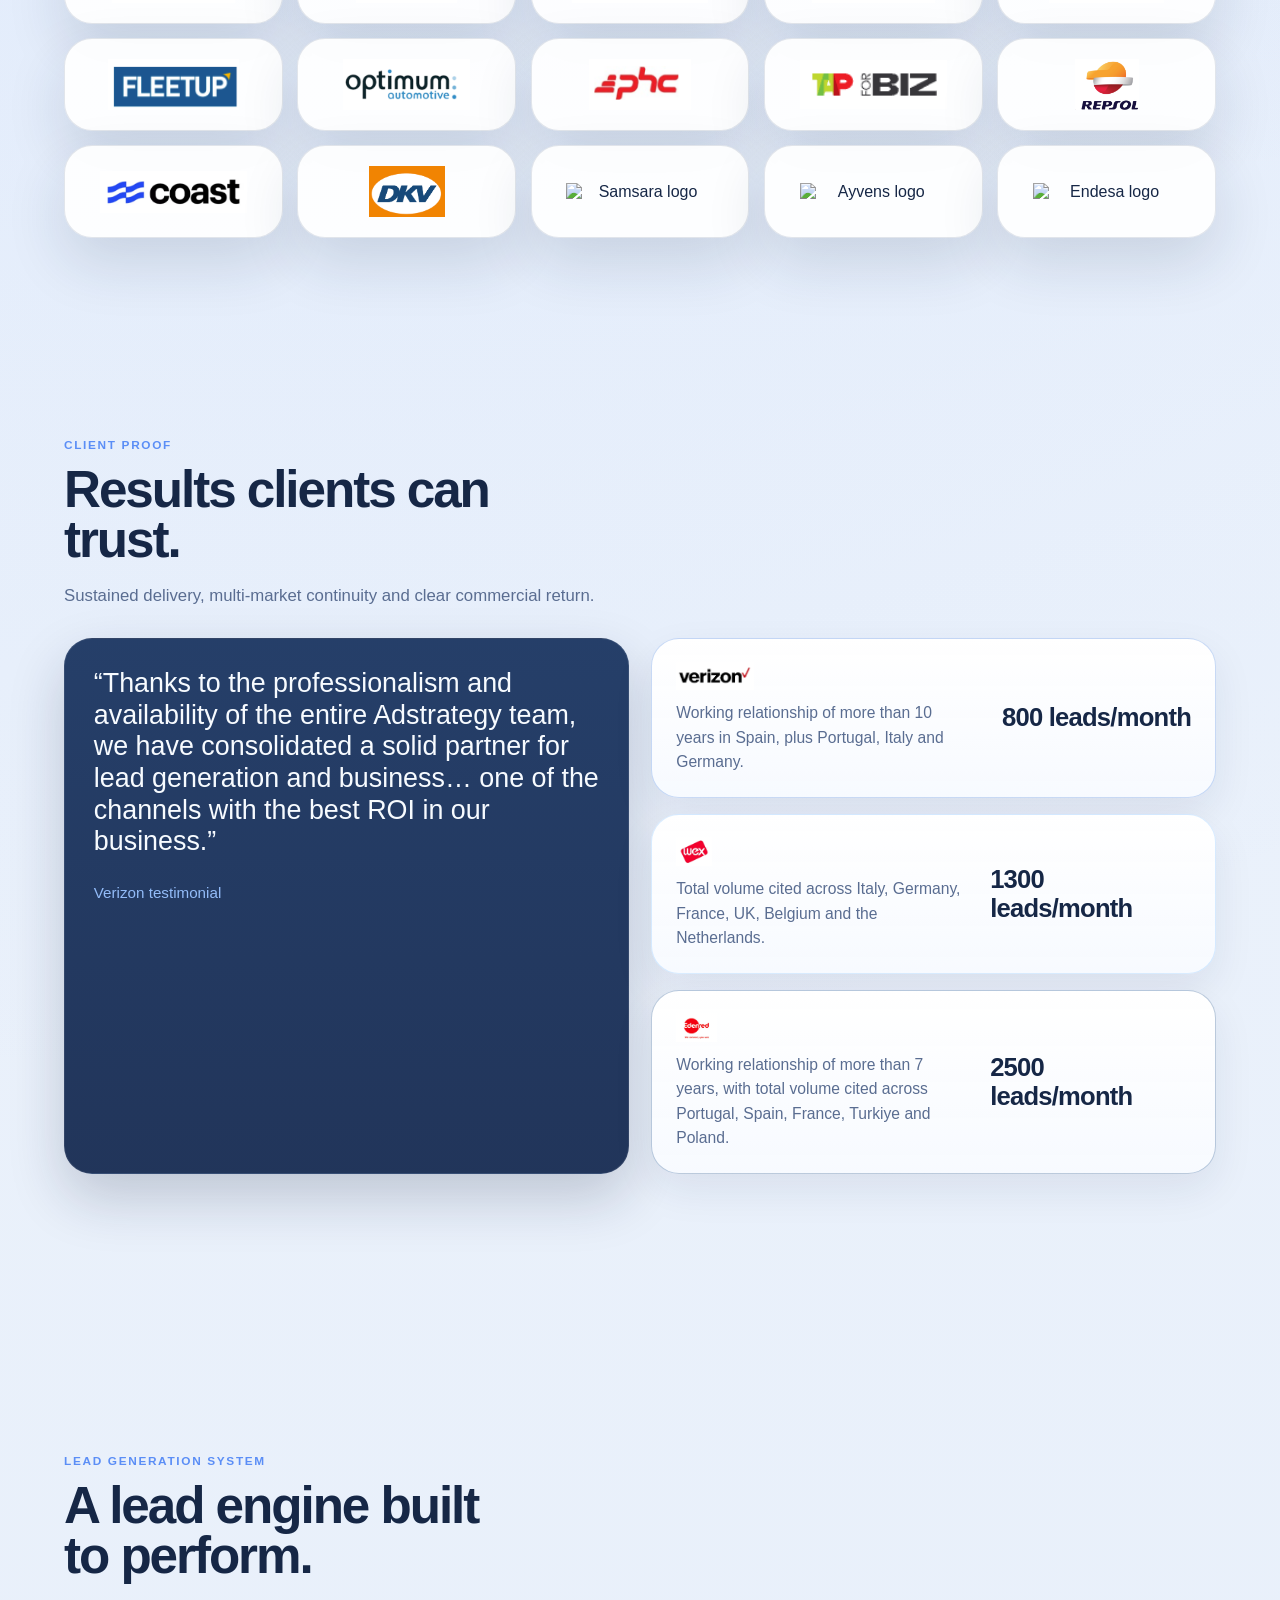
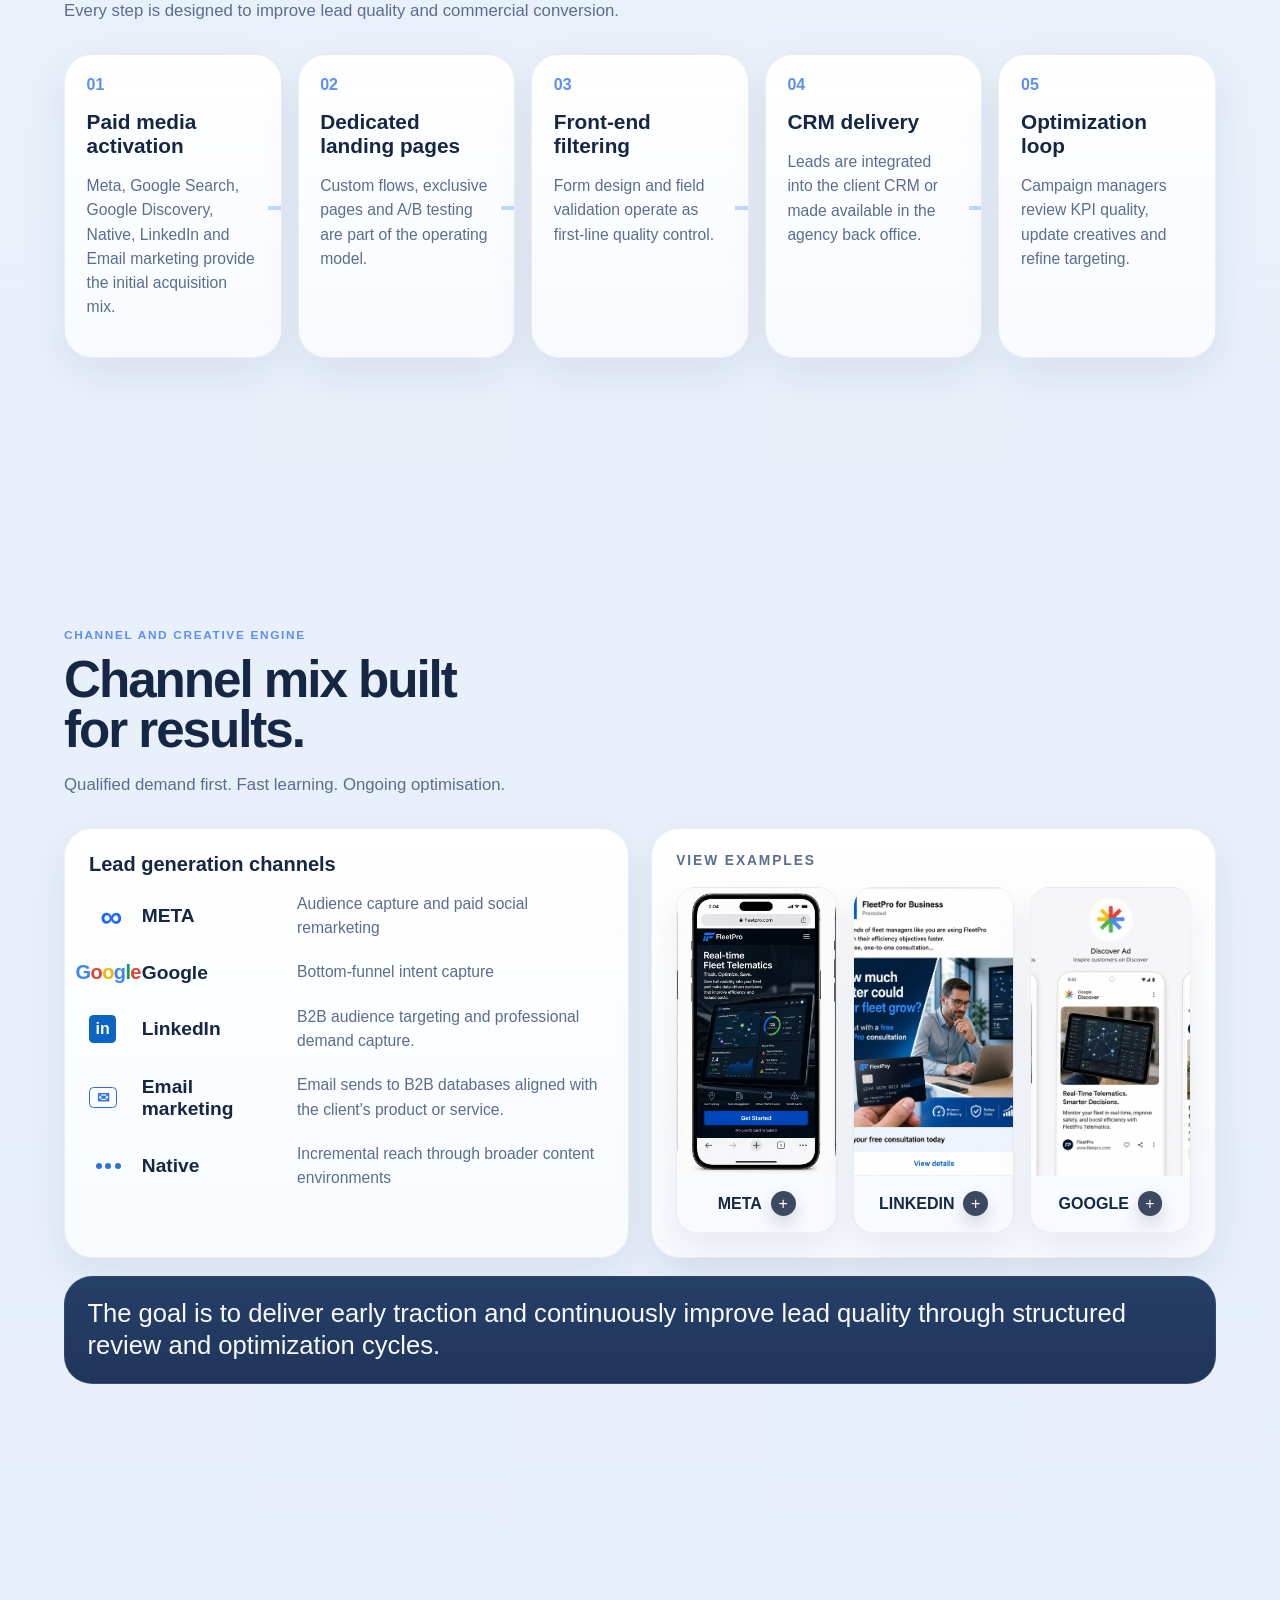
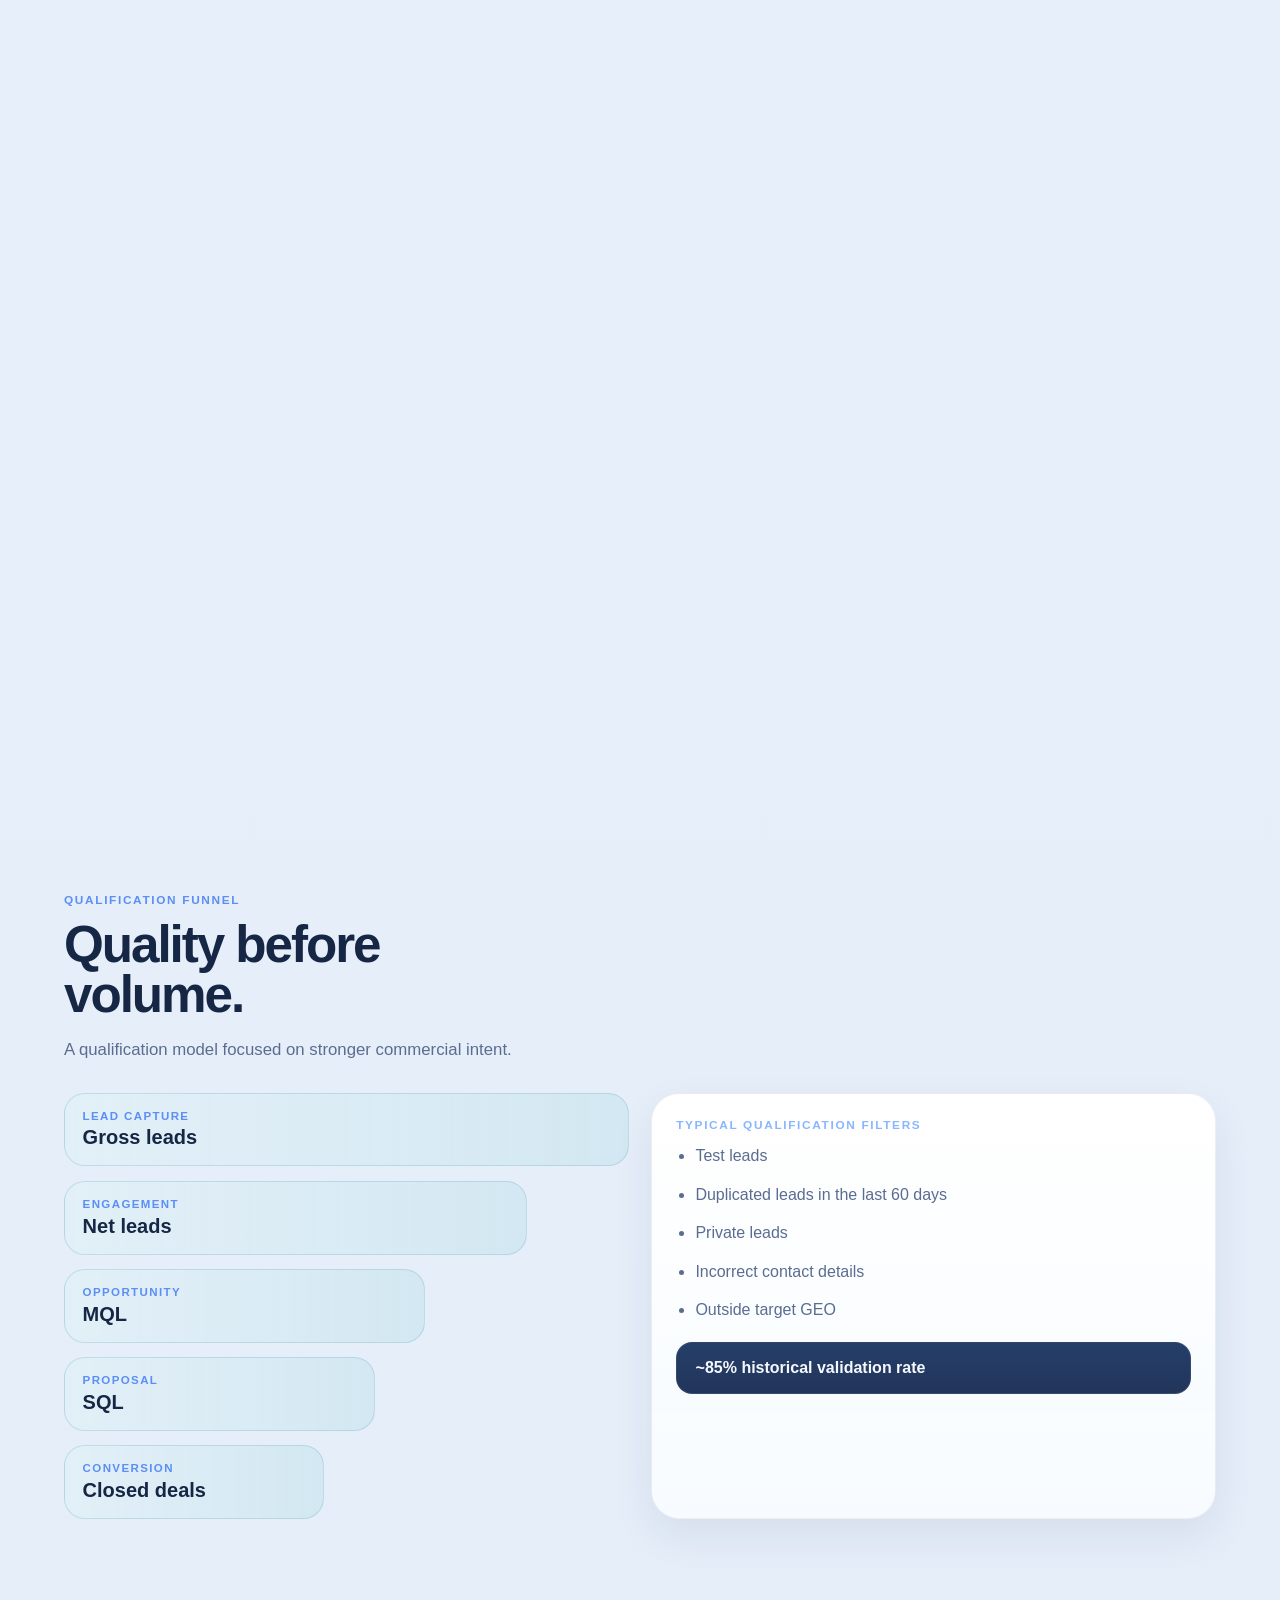
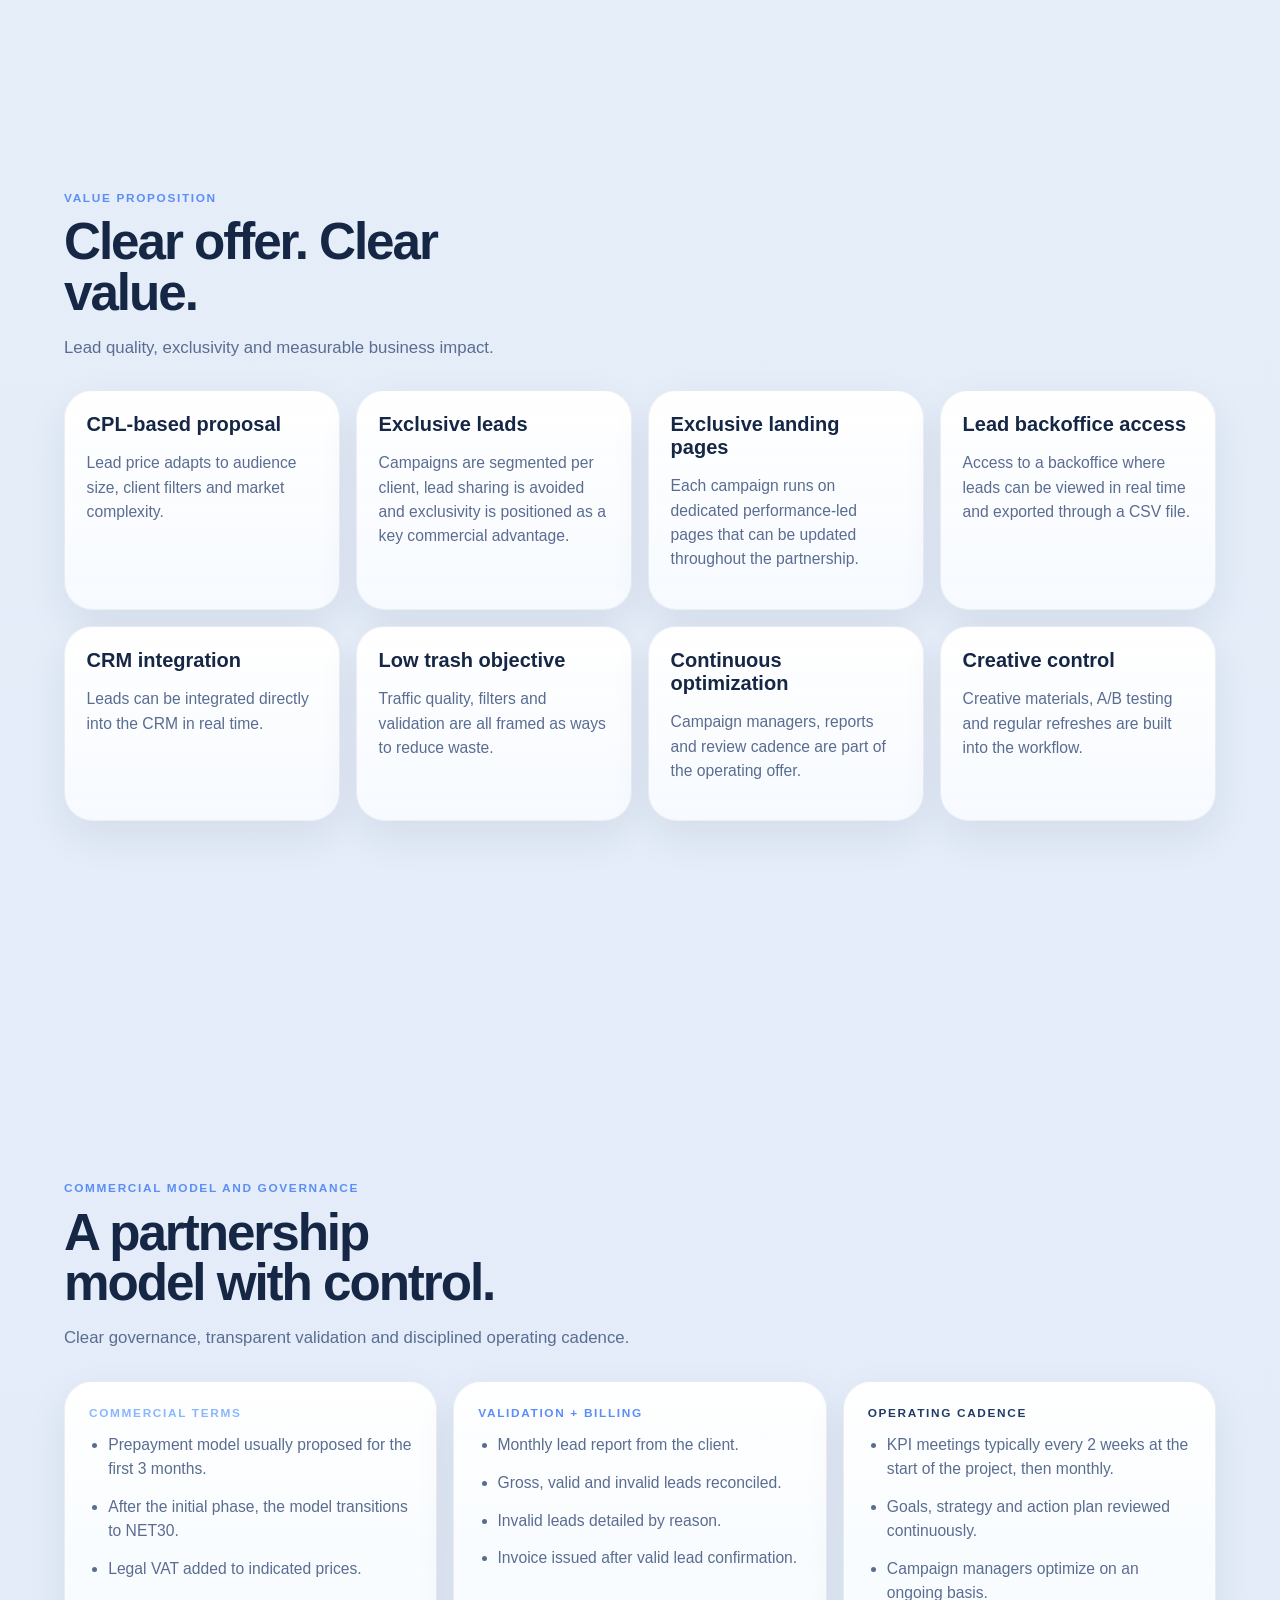
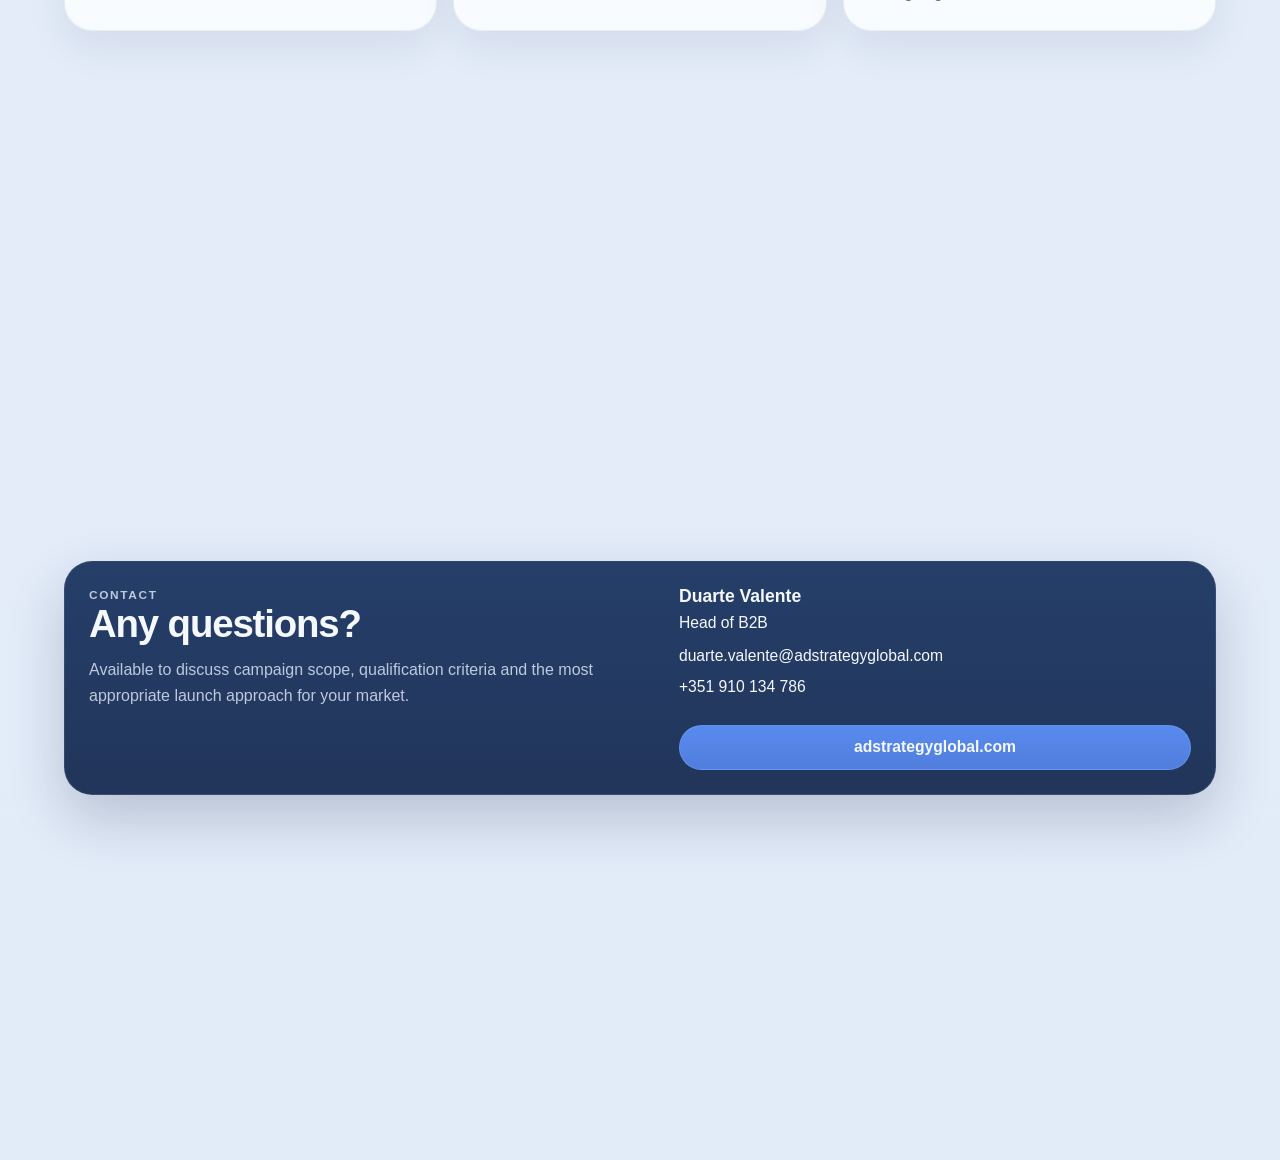
==== commit 08124dec: "Update index.html" ====
--- a/index.html
+++ b/index.html
@@ -2003,7 +2003,7 @@
             <div class="loop-board">
               <p class="loop-board-title" data-i18n="creativeExamplesTitle">View examples</p>
               <article class="creative-card">
-                <img src="/Users/duartevalente/Downloads/meta_mockup_b2b_v2.png" alt="Meta non-branded ad example" />
+                <img src="assets/nonbranded-meta.png" alt="Meta non-branded ad example" />
                 <footer>
                   <strong>META</strong>
                   <span class="creative-plus" aria-hidden="true">+</span>
@@ -2017,7 +2017,7 @@
                 </footer>
               </article>
               <article class="creative-card">
-                <img src="/Users/duartevalente/Downloads/pmax_mockup_b2b.png" alt="Google non-branded ad example" />
+                <img src="assets/nonbranded-pmax.png" alt="Google non-branded ad example" />
                 <footer>
                   <strong>Google</strong>
                   <span class="creative-plus" aria-hidden="true">+</span>
